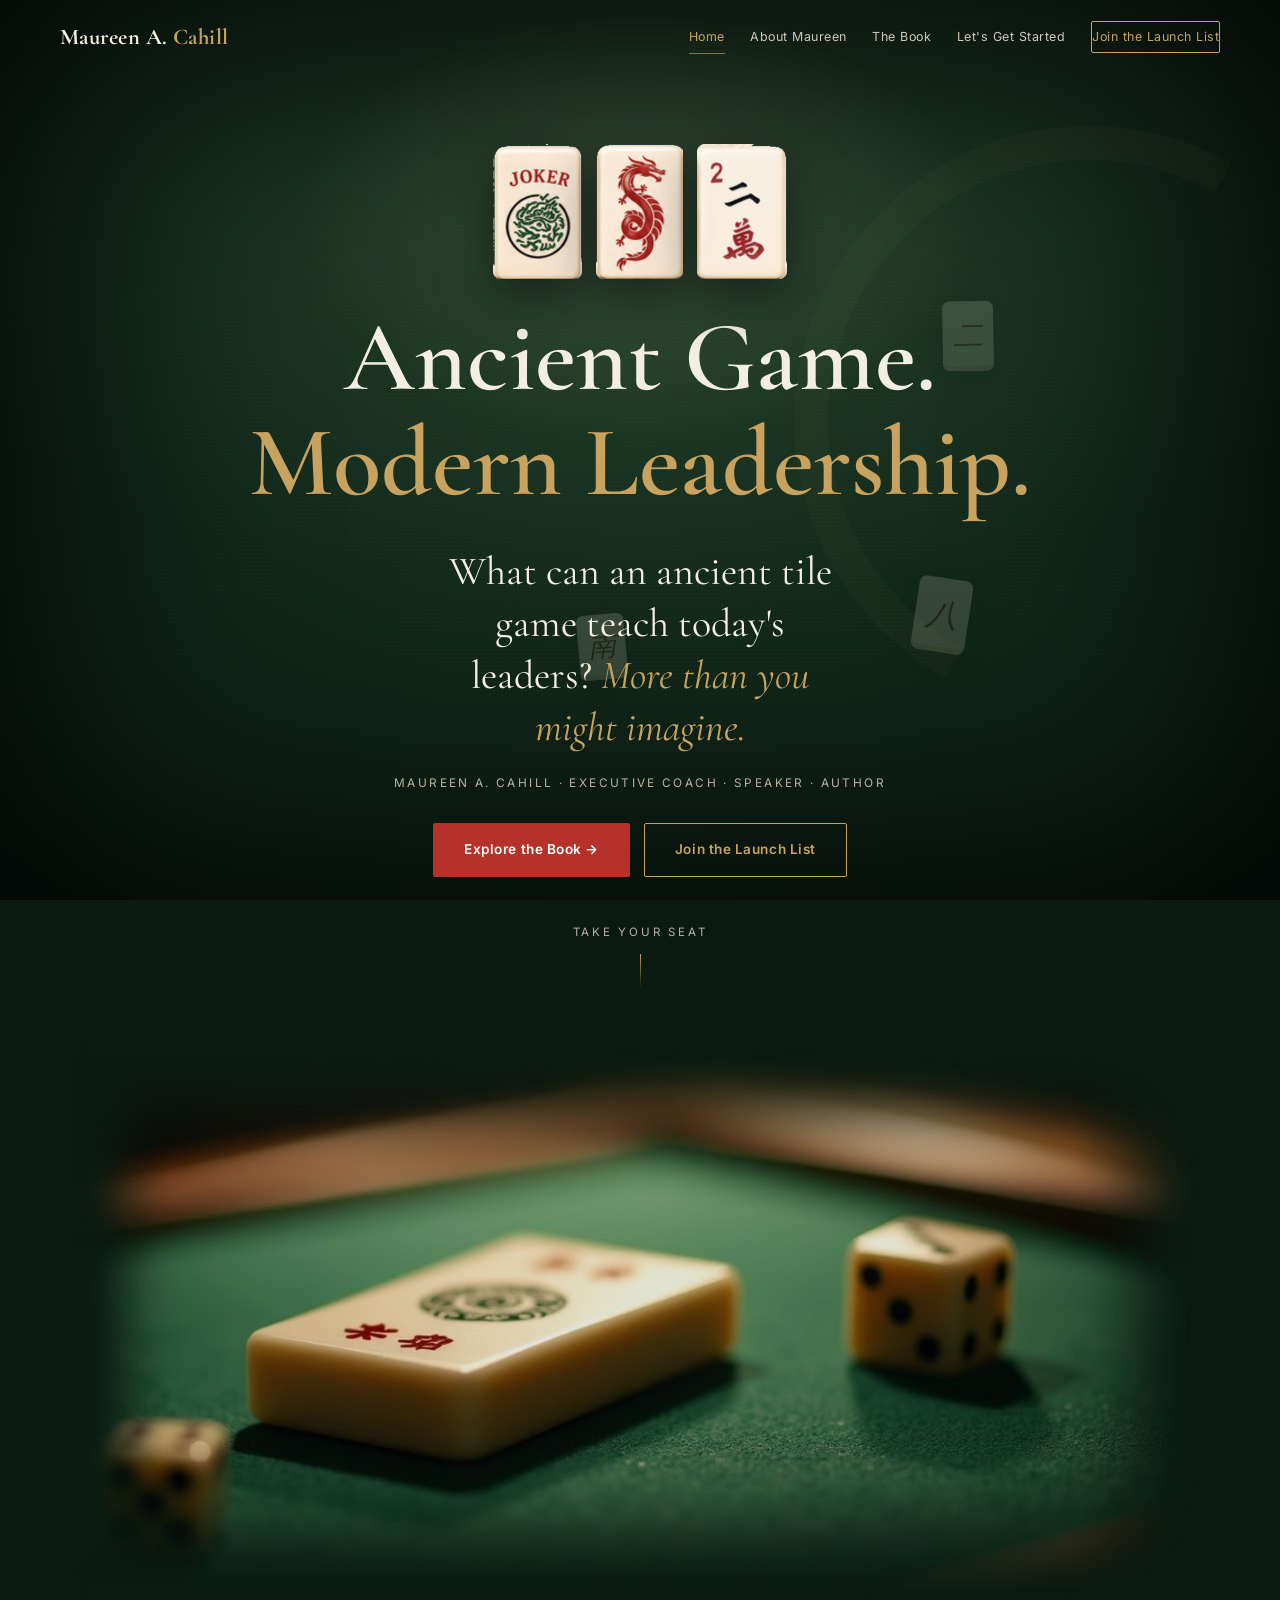
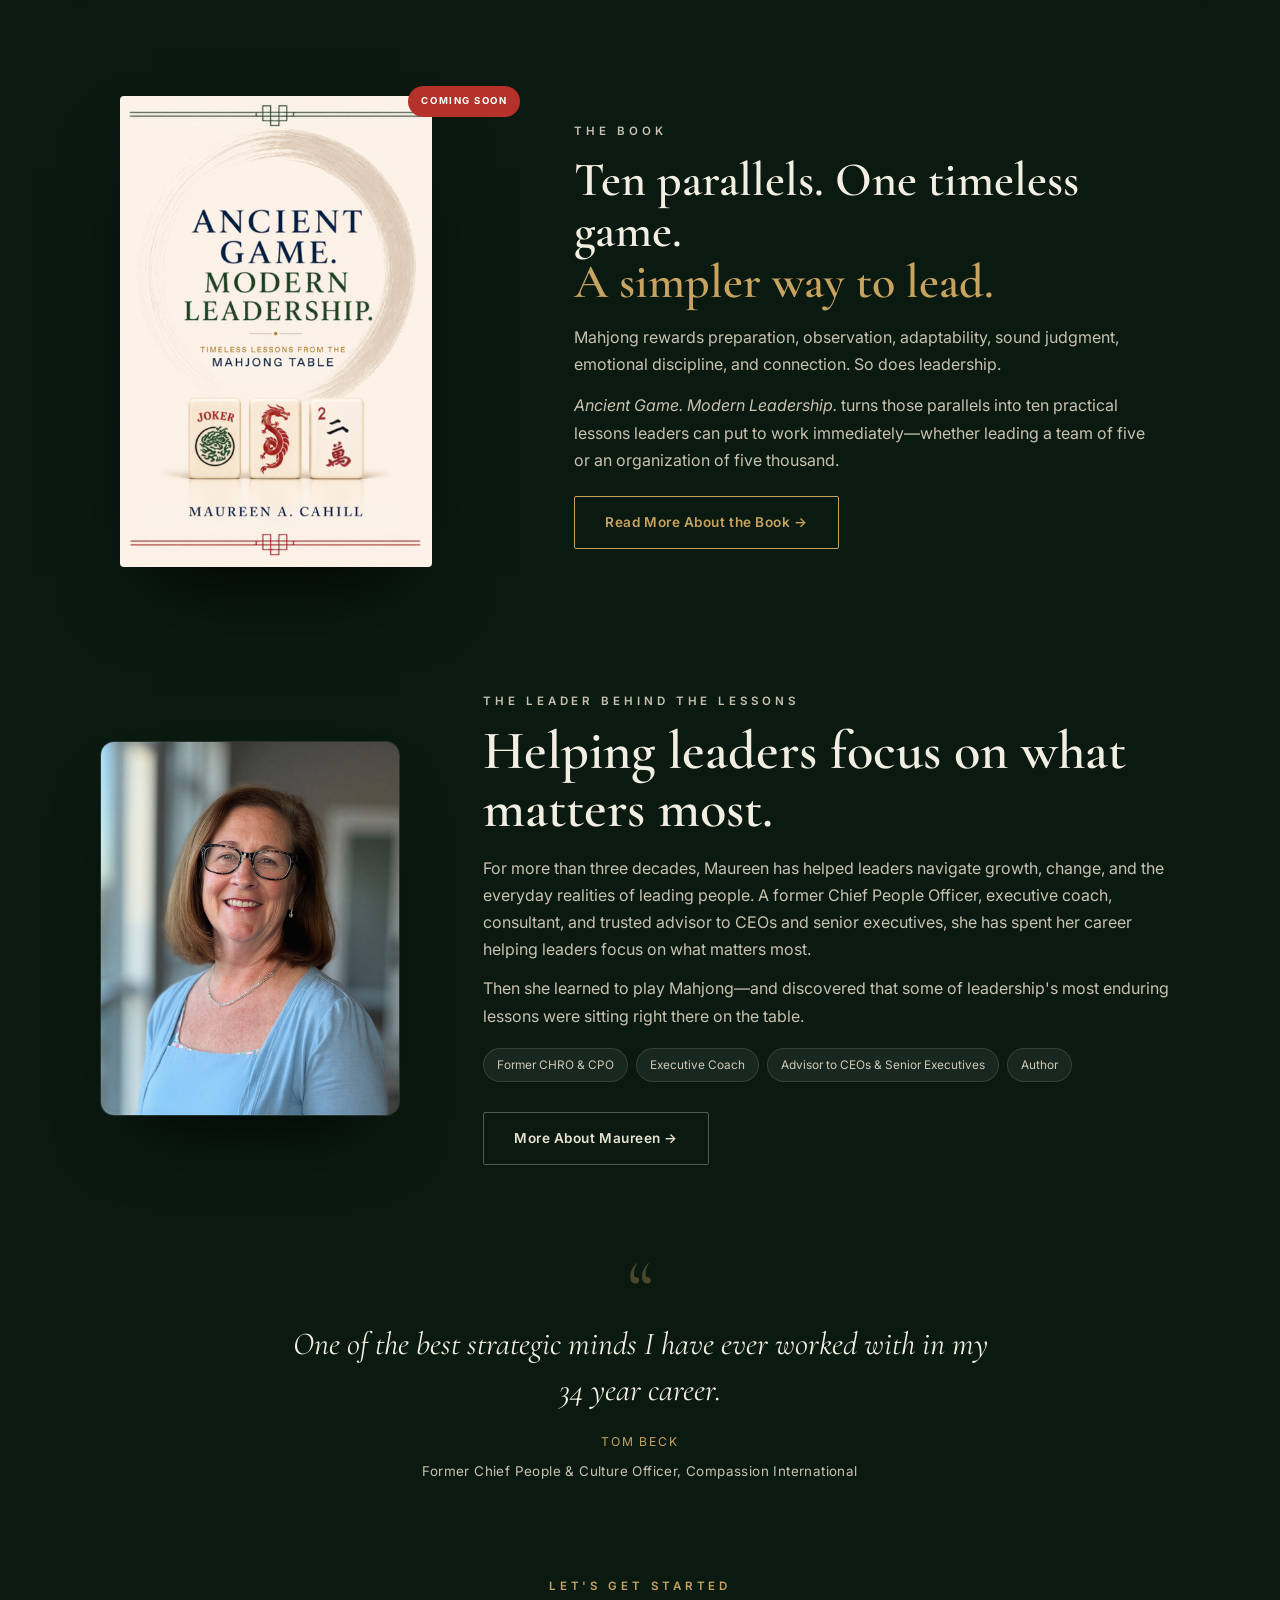
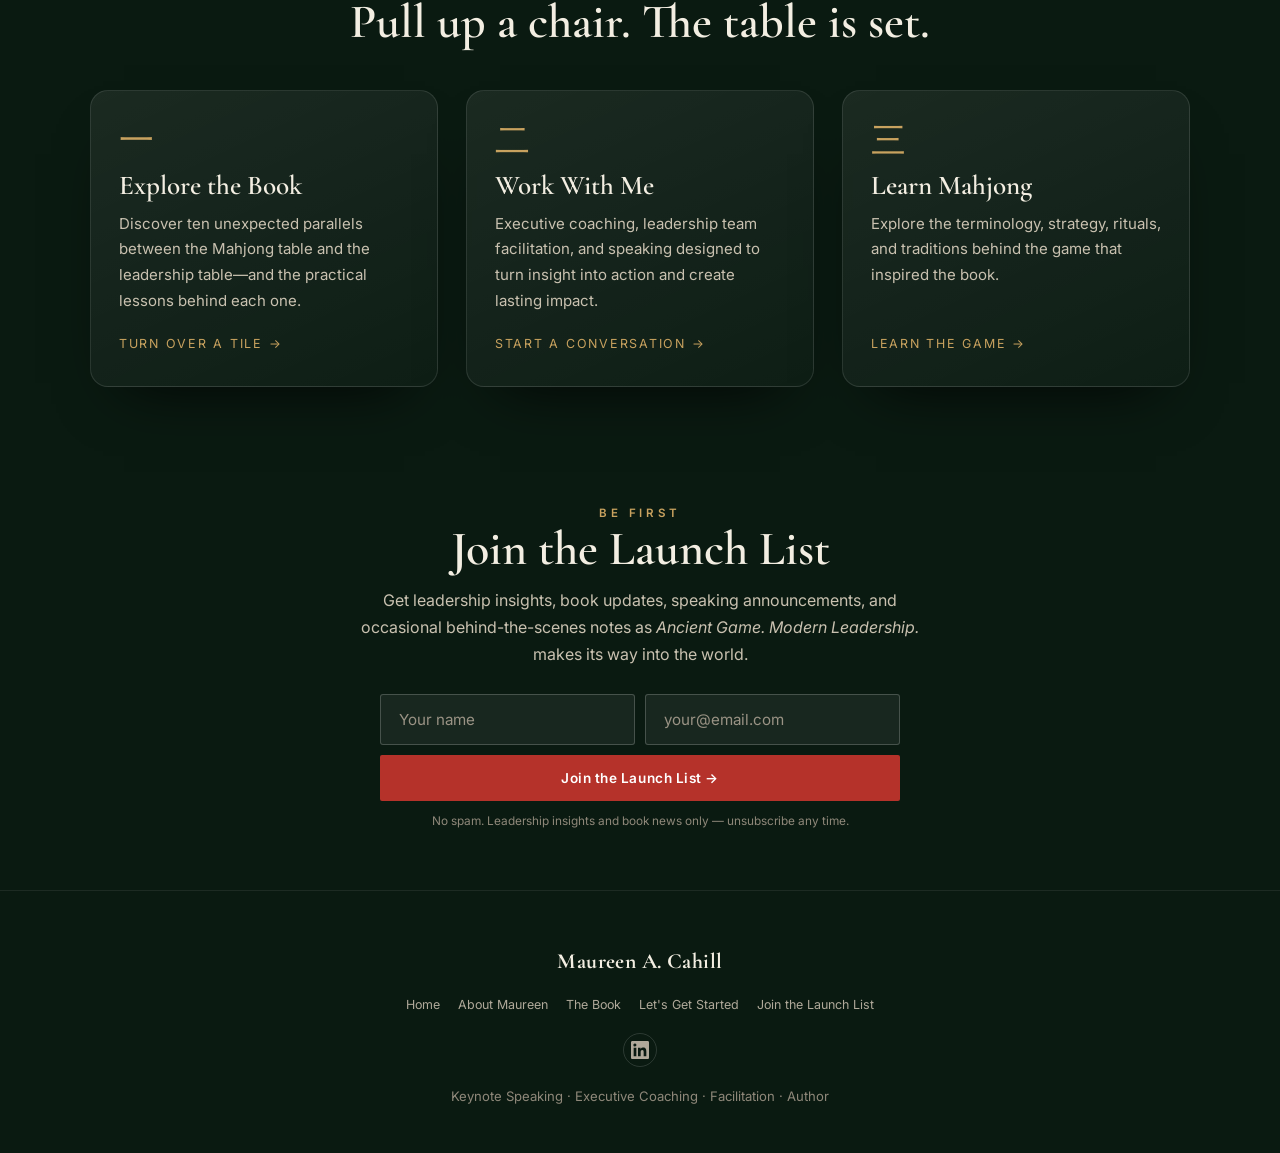
==== index.html @ f927c13c "Trim the tile BELOW each tile out of the hero images Maureen flagged the side slivers on 5 Oct and I" ====
<!doctype html>
<html lang="en">
<head>
<meta charset="utf-8">
<meta name="viewport" content="width=device-width, initial-scale=1">
<title>Maureen A. Cahill — Ancient Game. Modern Leadership.</title>
<meta name="description" content="What can an ancient tile game teach today's leaders? Author, executive coach and speaker Maureen A. Cahill draws ten leadership parallels from the Mahjong table.">
<meta name="robots" content="index, follow">
<meta name="author" content="Maureen A. Cahill">
<link rel="canonical" href="https://maureenacahill.com/">
<meta property="og:type" content="website">
<meta property="og:site_name" content="Maureen A. Cahill">
<meta property="og:title" content="Maureen A. Cahill — Ancient Game. Modern Leadership.">
<meta property="og:description" content="What can an ancient tile game teach today's leaders? More than you might imagine.">
<meta property="og:url" content="https://maureenacahill.com/">
<meta property="og:image" content="https://maureenacahill.com/assets/book-cover.png">
<meta name="twitter:card" content="summary_large_image">
<meta name="twitter:title" content="Maureen A. Cahill — Ancient Game. Modern Leadership.">
<meta name="twitter:description" content="Ten leadership parallels drawn from one of the world's oldest games.">
<meta name="twitter:image" content="https://maureenacahill.com/assets/book-cover.png">
<script type="application/ld+json">{"@context": "https://schema.org", "@graph": [{"@type": "WebSite", "@id": "https://maureenacahill.com/#website", "name": "Maureen A. Cahill", "url": "https://maureenacahill.com/", "description": "Ten leadership parallels drawn from the ancient game of Mahjong.", "publisher": {"@id": "https://maureenacahill.com/#practice"}}, {"@type": "ProfessionalService", "@id": "https://maureenacahill.com/#practice", "name": "Maureen A. Cahill — Executive Coaching & Keynote Speaking", "url": "https://maureenacahill.com/", "image": "https://maureenacahill.com/assets/maureen-2.jpg", "description": "Executive coaching, leadership team facilitation and keynote speaking for new managers and senior executives.", "address": {"@type": "PostalAddress", "addressLocality": "Bentonville", "addressRegion": "AR", "postalCode": "72712", "addressCountry": "US"}, "geo": {"@type": "GeoCoordinates", "latitude": 36.3729, "longitude": -94.2088}, "areaServed": {"@type": "Country", "name": "United States"}, "founder": {"@id": "https://maureenacahill.com/#maureen"}, "sameAs": ["https://www.linkedin.com/in/maureencahill"], "knowsAbout": ["Leadership", "Executive coaching", "Leadership development", "Team facilitation", "Keynote speaking", "Mahjong"], "hasOfferCatalog": {"@type": "OfferCatalog", "name": "Services", "itemListElement": [{"@type": "Offer", "itemOffered": {"@type": "Service", "name": "Keynote Speaking", "provider": {"@id": "https://maureenacahill.com/#practice"}}}, {"@type": "Offer", "itemOffered": {"@type": "Service", "name": "Executive Coaching", "provider": {"@id": "https://maureenacahill.com/#practice"}}}, {"@type": "Offer", "itemOffered": {"@type": "Service", "name": "Leadership Team Facilitation", "provider": {"@id": "https://maureenacahill.com/#practice"}}}]}}, {"@type": "Person", "@id": "https://maureenacahill.com/#maureen", "name": "Maureen A. Cahill", "jobTitle": "Executive Coach, Speaker & Author", "url": "https://maureenacahill.com/about.html", "sameAs": ["https://www.linkedin.com/in/maureencahill"], "worksFor": {"@id": "https://maureenacahill.com/#practice"}}]}</script>
<link rel="preconnect" href="https://fonts.googleapis.com">
<link rel="preconnect" href="https://fonts.gstatic.com" crossorigin>
<link href="https://fonts.googleapis.com/css2?family=Cormorant+Garamond:ital,wght@0,400;0,500;0,600;0,700;1,400;1,600&family=Inter:wght@300;400;500;600&display=swap" rel="stylesheet">
<link rel="icon" href="assets/favicon.svg" type="image/svg+xml">
<link rel="icon" href="assets/favicon.ico" sizes="32x32">
<link rel="apple-touch-icon" href="assets/apple-touch-icon.png">
<meta name="theme-color" content="#0a1a11">
<link rel="stylesheet" href="assets/site.css">
</head>
<body>

<div class="table-env"></div>
<div class="light-pool"></div>
<div class="enso-bg" data-par="0.18"></div>
<div class="floaters" id="floaters"></div>

<nav id="nav">
  <a class="brand" href="index.html">Maureen A. <span>Cahill</span></a>
  <button class="menu-btn" id="menuBtn" aria-expanded="false" aria-controls="navlinks" onclick="toggleMenu()">☰</button>
  <div class="navlinks" id="navlinks">
    <a href="index.html" class="current">Home</a>
    <a href="about.html">About Maureen</a>
    <a href="book.html">The Book</a>
    <a href="start.html">Let's Get Started</a>
    <a href="launch.html" class="nav-cta">Join the Launch List</a>
  </div>
</nav>

<!-- ============ HERO ============ -->
<header class="act hero page-top">
  <div class="hero-tiles reveal" role="img"
       aria-label="The three Mahjong tiles from the cover of Ancient Game. Modern Leadership. — the Joker, the red dragon, and the two of characters">
    <img class="t-cover" src="assets/tile-joker.png" alt="" width="165" height="249" fetchpriority="high">
    <img class="t-cover" src="assets/tile-dragon.png" alt="" width="159" height="247" fetchpriority="high">
    <img class="t-cover" src="assets/tile-two-wan.png" alt="" width="167" height="250" fetchpriority="high">
  </div>
  <h1 class="reveal d1">Ancient Game.<br><span class="g">Modern Leadership.</span></h1>
  <p class="hook reveal d2">What can an ancient tile game teach today's leaders? <em>More than you might imagine.</em></p>
  <p class="who reveal d3">Maureen A. Cahill · Executive Coach · Speaker · Author</p>
  <div class="btn-row reveal d3">
    <a class="btn btn-red" data-buy hidden>Buy the Book →</a>
    <a href="book.html" class="btn btn-red">Explore the Book →</a>
    <a href="launch.html" class="btn btn-gold" data-prelaunch-cta>Join the Launch List</a>
  </div>
  <div class="scrollcue">Take your seat</div>
</header>

<!-- ============ PHOTO BAND ============ -->
<section class="act tight" style="padding-top:0">
  <figure class="photo-band reveal">
    <img src="assets/photos/ai-tile-dice-2.jpg" alt="A Mahjong tile and two dice on green felt" loading="lazy">
  </figure>
</section>

<!-- ============ THE BOOK (teaser) ============ -->
<section class="act">
  <div class="book">
    <div class="cov reveal"><span class="soon">Coming Soon</span><img src="assets/book-cover.png" alt="Cover of Ancient Game. Modern Leadership. by Maureen A. Cahill"></div>
    <div>
      <p class="eyebrow reveal">The Book</p>
      <h2 class="reveal d1">Ten parallels. One timeless game.<br><span style="color:var(--gold)">A simpler way to lead.</span></h2>
      <p class="reveal d1">Mahjong rewards preparation, observation, adaptability, sound judgment, emotional discipline, and connection. So does leadership.</p>
      <p class="reveal d2"><em>Ancient Game. Modern Leadership.</em> turns those parallels into ten practical lessons leaders can put to work immediately—whether leading a team of five or an organization of five thousand.</p>
      <div class="btn-row reveal d2" style="justify-content:flex-start;margin-top:22px">
        <a href="book.html" class="btn btn-gold">Read More About the Book →</a>
      </div>
    </div>
  </div>
</section>

<!-- ============ MEET MAUREEN (teaser) ============ -->
<section class="act">
  <div class="meet">
    <div class="pf reveal"><img src="assets/maureen-2.jpg" alt="Maureen A. Cahill"></div>
    <div>
      <p class="eyebrow reveal">The Leader Behind the Lessons</p>
      <h2 class="reveal d1">Helping leaders focus on what matters most.</h2>
      <p class="reveal d1">For more than three decades, Maureen has helped leaders navigate growth, change, and the everyday realities of leading people. A former Chief People Officer, executive coach, consultant, and trusted advisor to CEOs and senior executives, she has spent her career helping leaders focus on what matters most.</p>
      <p class="reveal d2">Then she learned to play Mahjong—and discovered that some of leadership's most enduring lessons were sitting right there on the table.</p>
      <div class="creds reveal d3">
        <span>Former CHRO &amp; CPO</span><span>Executive Coach</span>
        <span>Advisor to CEOs &amp; Senior Executives</span><span>Author</span>
      </div>
      <div class="btn-row reveal d3" style="justify-content:flex-start">
        <a href="about.html" class="btn btn-ghost">More About Maureen →</a>
      </div>
    </div>
  </div>
</section>

<!-- ============ TESTIMONIAL (3.4) ============ -->
<section class="act tight">
  <blockquote class="pullquote reveal">
    <p class="pq">One of the best strategic minds I have ever worked with in my 34 year career.</p>
    <cite>Tom Beck<span>Former Chief People &amp; Culture Officer, Compassion International</span></cite>
  </blockquote>
</section>

<!-- ============ WHERE TO BEGIN ============ -->
<section class="act">
  <p class="eyebrow reveal">Let's Get Started</p>
  <h2 class="reveal d1" style="font-size:clamp(2rem,5vw,3rem);color:var(--ivory);margin-bottom:34px">Pull up a chair. The table is set.</h2>
  <div class="paths">
    <a class="path link reveal d1" href="start.html#explore">
      <div class="mark">一</div>
      <h3>Explore the Book</h3>
      <p>Discover ten unexpected parallels between the Mahjong table and the leadership table—and the practical lessons behind each one.</p>
      <div class="go">Turn over a tile →</div>
    </a>
    <a class="path link reveal d2" href="start.html#work">
      <div class="mark">二</div>
      <h3>Work With Me</h3>
      <p>Executive coaching, leadership team facilitation, and speaking designed to turn insight into action and create lasting impact.</p>
      <div class="go">Start a conversation →</div>
    </a>
    <a class="path link reveal d3" href="start.html#mahjong">
      <div class="mark">三</div>
      <h3>Learn Mahjong</h3>
      <p>Explore the terminology, strategy, rituals, and traditions behind the game that inspired the book.</p>
      <div class="go">Learn the game →</div>
    </a>
  </div>
</section>

<!-- ============ LAUNCH LIST ============ -->
<section class="act">
  <p class="eyebrow reveal">Be First</p>
  <h2 class="reveal d1" style="font-size:clamp(2rem,5vw,3rem);color:var(--ivory)">Join the Launch List</h2>
  <p class="lead reveal d2" style="margin-top:12px">Get leadership insights, book updates, speaking announcements, and occasional behind-the-scenes notes as <em>Ancient Game. Modern Leadership.</em> makes its way into the world.</p>
  <div class="capture reveal d2">
    <form data-capture data-source="Launch List (Home)">
      <div class="fields">
        <input type="text" name="Name" placeholder="Your name" aria-label="Your name">
        <input type="email" name="Email" placeholder="your@email.com" required aria-label="Your email">
      </div>
      <div class="fields" style="margin-top:10px">
        <button type="submit" class="btn btn-red" style="flex:1">Join the Launch List →</button>
      </div>
      <p class="note">No spam. Leadership insights and book news only — unsubscribe any time.</p>
    </form>
    <div class="form-ok">✓ You're on the list. Leadership insights and book news will come
      from Maureen A. Cahill — add her to your contacts so nothing lands in spam.</div>
  </div>
</section>

<footer>
  <a class="brand serif" href="index.html">Maureen A. Cahill</a>
  <div class="footlinks">
    <a href="index.html">Home</a><a href="about.html">About Maureen</a><a href="book.html">The Book</a>
    <a href="start.html">Let's Get Started</a><a href="launch.html">Join the Launch List</a>
  </div>
  <div class="footsocial">
    <a href="https://www.linkedin.com/in/maureencahill" target="_blank" rel="noopener" aria-label="Maureen A. Cahill on LinkedIn" title="LinkedIn">
      <svg viewBox="0 0 24 24" width="18" height="18" aria-hidden="true" focusable="false"><path fill="currentColor" d="M20.45 20.45h-3.56v-5.57c0-1.33-.03-3.04-1.85-3.04-1.85 0-2.14 1.45-2.14 2.94v5.67H9.34V9h3.42v1.56h.05a3.75 3.75 0 0 1 3.37-1.85c3.6 0 4.27 2.37 4.27 5.46zM5.34 7.43a2.07 2.07 0 1 1 0-4.13 2.07 2.07 0 0 1 0 4.13M7.12 20.45H3.55V9h3.57zM22.22 0H1.77C.79 0 0 .77 0 1.72v20.56C0 23.23.79 24 1.77 24h20.45c.98 0 1.78-.77 1.78-1.72V1.72C24 .77 23.2 0 22.22 0"/></svg>
    </a>
  </div>
  Keynote Speaking · Executive Coaching · Facilitation · Author
</footer>

<script src="assets/site.js"></script>
</body>
</html>
---- assets/site.css ----
/* ============================================================
   Maureen A. Cahill — shared site styles
   Edit once, applies to all pages.
   ============================================================ */
:root{
  --ivory:#F3EEE2; --navy:#20456b; --green:#3a6b4a; --red:#b5322a; --gold:#c8a25f;
  --tile:#f6f1e6; --felt1:#16301f; --felt0:#0a1a11; --ink:#e9e2d2; --muted:#c9c1b0;
  --nav-h:72px;
}
*{box-sizing:border-box;margin:0;padding:0}
html{scroll-behavior:smooth}
body{background:var(--felt0);color:var(--ink);font-family:'Inter',system-ui,sans-serif;line-height:1.7;
  overflow-x:hidden;-webkit-font-smoothing:antialiased}
.serif{font-family:'Cormorant Garamond',Georgia,serif}
h1,h2,h3{font-family:'Cormorant Garamond',Georgia,serif;font-weight:600;line-height:1.06}
a{color:inherit;text-decoration:none}
img{max-width:100%}
[hidden]{display:none!important}

/* ---------- the living table environment (fixed backdrop) ---------- */
.table-env{position:fixed;inset:0;z-index:-2;
  background:
    radial-gradient(120% 90% at 50% 18%, rgba(120,170,120,.14), transparent 55%),
    radial-gradient(140% 120% at 50% 40%, var(--felt1), var(--felt0) 70%);}
.table-env::after{content:"";position:absolute;inset:0;
  box-shadow:inset 0 0 240px 60px rgba(0,0,0,.75);
  background-image:radial-gradient(rgba(255,255,255,.014) 1px, transparent 1px);
  background-size:4px 4px;}
.light-pool{position:fixed;left:50%;top:-10%;width:80vw;height:70vh;transform:translateX(-50%);z-index:-1;pointer-events:none;
  background:radial-gradient(closest-side, rgba(255,238,200,.10), transparent 70%);filter:blur(10px)}
.enso-bg{position:fixed;right:-8vw;top:14vh;width:46vw;height:46vw;border-radius:50%;z-index:-1;pointer-events:none;opacity:.5;
  border:min(3vw,34px) solid rgba(200,162,95,.06);border-right-color:transparent;border-bottom-color:transparent;transform:rotate(-16deg)}
.floaters{position:fixed;inset:0;z-index:-1;pointer-events:none;overflow:hidden}
.floaters i{position:absolute;width:64px;height:88px;border-radius:9px;background:linear-gradient(#f7f2e7,#e6dcc6);
  box-shadow:0 10px 26px rgba(0,0,0,.5), inset 0 -6px 0 #cdbfa2;opacity:.16;font-family:'Cormorant Garamond',serif;
  color:#7a2a24;display:flex;align-items:center;justify-content:center;font-size:38px}

/* ---------- nav ---------- */
nav{position:fixed;top:0;left:0;right:0;z-index:60;display:flex;align-items:center;justify-content:space-between;
  padding:18px clamp(20px,5vw,60px);transition:.4s;background:transparent}
nav.solid{background:rgba(10,26,17,.82);backdrop-filter:blur(12px);padding-top:12px;padding-bottom:12px;
  border-bottom:1px solid rgba(255,255,255,.07)}
.brand{font-family:'Cormorant Garamond',serif;font-size:1.4rem;font-weight:700;color:var(--ivory);letter-spacing:.02em;white-space:nowrap}
.brand span{color:var(--gold)}
.navlinks{display:flex;gap:clamp(14px,2vw,26px);align-items:center}
.navlinks a{font-size:.78rem;letter-spacing:.04em;color:#cfc8b8;transition:.2s;white-space:nowrap;position:relative;padding:4px 0}
.navlinks a:hover{color:var(--gold)}
.navlinks a.current{color:var(--gold)}
.navlinks a.current::after{content:"";position:absolute;left:0;right:0;bottom:-2px;height:1px;background:var(--gold);opacity:.6}
.nav-cta{border:1px solid var(--gold);color:var(--gold)!important;padding:9px 16px;border-radius:2px}
.nav-cta:hover{background:var(--gold);color:#12261a!important}
.nav-cta.current::after{display:none}

/* mobile menu */
.menu-btn{display:none;background:none;border:1px solid rgba(255,255,255,.25);border-radius:3px;
  color:var(--ivory);padding:8px 12px;font-size:.9rem;cursor:pointer;line-height:1}
@media(max-width:920px){
  .menu-btn{display:block}
  nav .brand,.menu-btn{position:relative;z-index:2}   /* stay above the open menu panel */
  .navlinks{position:fixed;inset:0 0 auto 0;top:0;padding:calc(var(--nav-h) + 18px) 26px 26px;
    flex-direction:column;align-items:flex-start;gap:2px;
    background:rgba(8,22,14,.98);backdrop-filter:blur(14px);
    transform:translateY(-102%);transition:transform .38s cubic-bezier(.2,.8,.2,1);
    border-bottom:1px solid rgba(255,255,255,.1);box-shadow:0 30px 60px -30px #000}
  .navlinks.open{transform:none}
  .navlinks a{font-size:1.05rem;width:100%;padding:14px 0;border-bottom:1px solid rgba(255,255,255,.07);letter-spacing:.02em}
  .nav-cta{margin-top:16px;border-radius:3px;text-align:center;padding:14px 16px!important}
  .navlinks a.current::after{display:none}
}

/* ---------- layout blocks ---------- */
.act{position:relative;display:flex;flex-direction:column;justify-content:center;align-items:center;
  text-align:center;padding:clamp(46px,6.5vh,92px) clamp(22px,6vw,80px);z-index:1}
.act.tight{padding-top:clamp(28px,4vh,50px);padding-bottom:clamp(28px,4vh,50px)}
.page-top{padding-top:calc(var(--nav-h) + clamp(40px,8vh,90px))}
.eyebrow{font-size:.72rem;letter-spacing:.34em;text-transform:uppercase;color:var(--gold);font-weight:600}
.lead{max-width:56ch;margin:0 auto;color:var(--muted)}
.prose{max-width:62ch;margin:0 auto;text-align:left;color:var(--muted)}
.prose p{margin-bottom:1.15em}
.prose p.q{font-family:'Cormorant Garamond',serif;font-style:italic;font-size:clamp(1.35rem,3vw,1.9rem);
  color:var(--gold);line-height:1.35;margin:1.1em 0 1.2em;text-align:center}
.prose p.beat{font-family:'Cormorant Garamond',serif;font-size:clamp(1.25rem,2.6vw,1.6rem);color:var(--ivory);
  text-align:center;margin:1.1em 0}
.prose .stack{list-style:none;margin:0 0 1.3em;text-align:center;font-family:'Cormorant Garamond',serif;
  font-size:clamp(1.2rem,2.6vw,1.55rem);color:var(--ivory);line-height:2}
.prose .stack li{opacity:.92}
.rule{width:60px;height:1px;background:var(--gold);opacity:.5;margin:34px auto}
/* author portrait set into the story */
.prose.has-portrait{max-width:74ch}
.portrait{float:right;width:clamp(190px,26%,270px);margin:6px 0 22px 34px;border-radius:14px;overflow:hidden;
  box-shadow:0 40px 80px -40px #000;border:1px solid rgba(255,255,255,.12);shape-outside:inset(0 round 14px)}
.portrait img{display:block;width:100%;aspect-ratio:4/5;object-fit:cover;object-position:center 26%}
@media(max-width:700px){
  .portrait{float:none;width:min(230px,70%);margin:0 auto 30px}
  .prose.has-portrait{max-width:60ch}
}

/* reveals */
.reveal{opacity:0;transform:translateY(38px);transition:opacity 1s cubic-bezier(.2,.8,.2,1),transform 1s cubic-bezier(.2,.8,.2,1)}
.reveal.in{opacity:1;transform:none}
.reveal.d1{transition-delay:.12s}.reveal.d2{transition-delay:.24s}.reveal.d3{transition-delay:.36s}.reveal.d4{transition-delay:.48s}
@media(prefers-reduced-motion:reduce){
  .reveal,.lesson{opacity:1!important;transform:none!important;transition:none!important}
  html{scroll-behavior:auto}
}

/* ---------- hero ---------- */
.hero h1{font-size:clamp(2.6rem,8vw,6.2rem);color:var(--ivory)}
.hero h1 .g{color:var(--gold)}
.hero .who{margin-top:20px;letter-spacing:.2em;text-transform:uppercase;font-size:.74rem;color:#b9b1a0}
.hero-tiles{display:flex;gap:14px;margin-bottom:26px}
.hero-tiles .t{width:clamp(54px,9vw,84px);aspect-ratio:5/7;border-radius:10px;background:linear-gradient(#f8f3e8,#e7ddc7);
  box-shadow:0 16px 34px rgba(0,0,0,.55), inset 0 -8px 0 #ccbe9f;display:flex;align-items:center;justify-content:center;
  font-family:'Cormorant Garamond',serif;font-size:clamp(2rem,5vw,3.4rem);font-weight:700}
/* Hero tiles lifted from the book cover art, so the page and the jacket read
   as one thing. drop-shadow rather than box-shadow: it follows the tile's
   rounded silhouette instead of the transparent PNG's square bounding box.
   Sized by height, not width: the three cut-outs differ by a few pixels of
   aspect, so matching heights is what actually makes them sit level. */
.hero-tiles{align-items:flex-end}
.hero-tiles .t-cover{height:clamp(86px,14.4vw,135px);width:auto;display:block;
  filter:drop-shadow(0 16px 26px rgba(0,0,0,.55))}
.hook{font-family:'Cormorant Garamond',serif;font-size:clamp(1.5rem,3.6vw,2.5rem);color:var(--ivory);
  max-width:22ch;margin:30px auto 0;line-height:1.3}
.hook em{color:var(--gold);font-style:italic}
.scrollcue{margin-top:46px;color:#b9b1a0;font-size:.72rem;letter-spacing:.24em;text-transform:uppercase}
.scrollcue::after{content:"";display:block;width:1px;height:34px;margin:12px auto 0;background:linear-gradient(var(--gold),transparent);animation:cue 1.8s ease-in-out infinite}
@keyframes cue{0%,100%{opacity:.3;transform:scaleY(.6)}50%{opacity:1;transform:scaleY(1)}}

/* ---------- cards ---------- */
.lesson-row{display:flex;gap:clamp(14px,2.4vw,30px);flex-wrap:wrap;justify-content:center;max-width:1100px}
.lesson{width:clamp(200px,26vw,290px);border-radius:16px;padding:26px 22px;text-align:left;position:relative;
  background:linear-gradient(155deg, rgba(255,255,255,.06), rgba(255,255,255,.02));border:1px solid rgba(255,255,255,.10);
  box-shadow:0 24px 50px -26px rgba(0,0,0,.8);backdrop-filter:blur(2px);
  opacity:0;transform:translateY(50px) rotateX(18deg);transform-origin:top;transition:.9s cubic-bezier(.2,.8,.2,1)}
.lesson.in{opacity:1;transform:none}
.lesson .g{font-family:'Cormorant Garamond',serif;font-size:2.4rem;font-weight:700;line-height:1}
.lesson .num{font-size:.7rem;letter-spacing:.2em;color:var(--gold);text-transform:uppercase;margin:10px 0 4px}
.lesson h4{font-size:1.5rem;color:var(--ivory);margin-bottom:8px}
.lesson p{font-size:.9rem;color:var(--muted)}

/* pathway cards (Let's Get Started) */
.paths{display:grid;grid-template-columns:repeat(auto-fit,minmax(min(280px,100%),1fr));gap:clamp(18px,2.6vw,28px);
  max-width:1100px;width:100%;margin-top:8px;text-align:left}
.path{border-radius:18px;padding:32px 28px;position:relative;overflow:hidden;
  background:linear-gradient(155deg, rgba(255,255,255,.07), rgba(255,255,255,.02));
  border:1px solid rgba(255,255,255,.11);box-shadow:0 30px 60px -34px rgba(0,0,0,.9);
  display:flex;flex-direction:column}
.path .mark{font-family:'Cormorant Garamond',serif;font-size:2.2rem;line-height:1;color:var(--gold)}
.path h3{font-size:1.7rem;color:var(--ivory);margin:14px 0 10px}
.path p{color:var(--muted);font-size:.94rem;flex:1}
.path .go{margin-top:20px;font-size:.78rem;letter-spacing:.14em;text-transform:uppercase;color:var(--gold)}
.path.link:hover{border-color:rgba(200,162,95,.45);transform:translateY(-3px);transition:.25s}

/* ---------- book ---------- */
.book{display:grid;grid-template-columns:.8fr 1.2fr;gap:clamp(30px,6vw,64px);align-items:center;max-width:1040px;text-align:left}
@media(max-width:820px){.book{grid-template-columns:1fr;text-align:center}}
.book .cov{position:relative;justify-self:center}
.book .cov img{width:min(320px,80%);border-radius:4px;box-shadow:0 40px 80px -34px #000}
.book .cov .soon{position:absolute;top:-10px;right:-10px;background:var(--red);color:#fff;font-size:.6rem;letter-spacing:.16em;
  text-transform:uppercase;font-weight:700;padding:7px 13px;border-radius:20px}
.book h2{font-size:clamp(2rem,5vw,3rem);color:var(--ivory);margin-bottom:16px}
.book p{color:var(--muted);margin-bottom:14px}
.framework{max-width:900px;width:100%;border-radius:12px;box-shadow:0 30px 70px -34px #000}
.chapter-list{list-style:none;max-width:640px;width:100%;text-align:left;margin:0 auto}
.chapter-list li{display:flex;gap:16px;align-items:flex-start;padding:15px 0;border-bottom:1px solid rgba(255,255,255,.08);color:var(--muted)}
.chapter-list li:last-child{border-bottom:none}
.chapter-list .bullet{color:var(--gold);font-family:'Cormorant Garamond',serif;font-size:1.3rem;line-height:1.2}

/* ---------- about ---------- */
.meet{display:grid;grid-template-columns:.62fr 1.38fr;gap:clamp(30px,6vw,70px);align-items:center;max-width:1080px;width:100%;text-align:left}
@media(max-width:820px){.meet{grid-template-columns:1fr;text-align:center}.meet .pf{max-width:230px;margin:0 auto}}
.meet .pf{max-width:300px;border-radius:14px;overflow:hidden;box-shadow:0 40px 80px -40px #000;border:1px solid rgba(255,255,255,.12)}
.meet .pf img{display:block;width:100%;aspect-ratio:4/5;object-fit:cover;object-position:center 26%}
.meet h2{font-size:clamp(2.2rem,5vw,3.4rem);color:var(--ivory);margin:10px 0 16px}
.meet p{color:var(--muted);margin-bottom:12px}
.creds{display:flex;flex-wrap:wrap;gap:8px;margin-top:18px;justify-content:inherit}
.creds span{font-size:.74rem;background:rgba(255,255,255,.06);border:1px solid rgba(255,255,255,.12);padding:6px 13px;border-radius:20px;color:#cfc8b8}

/* ---------- buttons ---------- */
.btn{display:inline-block;padding:14px 30px;border-radius:2px;font-weight:600;font-size:.85rem;letter-spacing:.04em;
  cursor:pointer;border:1px solid transparent;transition:.2s;font-family:inherit;
  background:transparent;color:var(--ink);-webkit-appearance:none;appearance:none}
.btn-red{background:var(--red);color:#fff}.btn-red:hover{filter:brightness(1.1);transform:translateY(-2px)}
.btn-gold{border-color:var(--gold);color:var(--gold)}.btn-gold:hover{background:var(--gold);color:#12261a}
.btn-ghost{border-color:rgba(255,255,255,.28);color:var(--ink)}.btn-ghost:hover{border-color:var(--gold);color:var(--gold)}
.btn-row{display:flex;gap:14px;justify-content:center;flex-wrap:wrap;margin-top:30px}
/* one slot in the markup, one button per retailer at runtime */
.buy-row{display:contents}
/* Maureen's note to independent bookshops (1 Oct) — quiet, factual, not a CTA */
.bookstore-note{width:100%;max-width:46rem;margin:18px auto 0;text-align:center;font-size:.8rem;line-height:1.6;color:var(--muted);border-top:1px solid rgba(150,121,79,.22);padding-top:14px}
.bookstore-note strong{color:var(--gold);font-weight:600;display:block;margin-bottom:3px;letter-spacing:.06em;text-transform:uppercase;font-size:.7rem}

/* ---------- forms ---------- */
.capture{width:100%;max-width:520px;margin:26px auto 0}
.capture .fields{display:flex;gap:10px;flex-wrap:wrap}
.capture input{flex:1;min-width:200px;padding:15px 18px;border-radius:3px;border:1px solid rgba(255,255,255,.2);
  background:rgba(255,255,255,.06);color:#fff;font-family:inherit;font-size:.95rem}
.capture input::placeholder{color:#9a9385}
.capture input:focus{outline:none;border-color:var(--gold)}
.capture .note{font-size:.74rem;color:#8f887a;margin-top:10px}
.form-ok{display:none;margin-top:14px;color:#bfe3c6;font-family:'Cormorant Garamond',serif;font-style:italic;font-size:1.15rem}
.form-ok.show{display:block}
.capture.sent .fields,.capture.sent .note{display:none}

.capture label.check{display:flex;gap:10px;align-items:flex-start;text-align:left;margin-top:14px;font-size:.8rem;color:#b0a99a;cursor:pointer}
.capture label.check input{flex:none;width:16px;height:16px;min-width:0;margin-top:3px;accent-color:var(--gold);padding:0}
.capture .form-err{margin-top:10px;font-size:.8rem;color:#e6a29b}
.capture.wide{max-width:620px}

/* "So does leadership." — standalone with emphasis (book page) */
.so-does{font-family:'Cormorant Garamond',serif;font-style:italic;font-weight:600;color:var(--gold);
  font-size:clamp(1.7rem,4vw,2.5rem);line-height:1.2;margin:18px 0 22px!important;position:relative;padding-left:22px}
.so-does::before{content:"";position:absolute;left:0;top:.2em;bottom:.2em;width:3px;background:var(--gold);border-radius:2px}
@media(max-width:820px){.so-does{padding-left:0}.so-does::before{display:none}}

/* ---------- reader resource library ---------- */
.lib{max-width:1040px;width:100%;text-align:left}
.lib h2{font-size:clamp(1.8rem,4.4vw,2.6rem);color:var(--ivory);margin:6px 0 8px}
.lib .sub{color:var(--muted);max-width:60ch;margin-bottom:26px}
.lib-grid{display:grid;grid-template-columns:repeat(auto-fill,minmax(min(260px,100%),1fr));gap:14px;width:100%}
.lib-item{display:flex;flex-direction:column;gap:6px;padding:20px 22px;border-radius:12px;
  background:rgba(255,255,255,.05);border:1px solid rgba(255,255,255,.1)}
.lib-item.ready{border-color:rgba(200,162,95,.35)}
.lib-item .n{font-size:.66rem;letter-spacing:.2em;text-transform:uppercase;color:var(--gold)}
.lib-item .t{font-family:'Cormorant Garamond',serif;font-size:1.3rem;color:var(--ivory);line-height:1.15}
.lib-item .d{font-size:.84rem;color:var(--muted);flex:1}
.lib-item .dl{align-self:flex-start;margin-top:10px;font-size:.66rem;letter-spacing:.14em;text-transform:uppercase;
  padding:8px 14px;border-radius:20px;border:1px solid var(--gold);color:var(--gold);transition:.2s;cursor:pointer}
.lib-item .dl:hover{background:var(--gold);color:#12261a}
.lib-item .dl.soon{border-color:rgba(255,255,255,.22);color:#9a9385;cursor:default;pointer-events:none}
.begin{max-width:760px;padding:28px 30px;border-radius:14px;border:1px solid rgba(200,162,95,.35);
  background:linear-gradient(155deg,rgba(200,162,95,.09),rgba(255,255,255,.02));text-align:left}
.begin h3{font-size:1.6rem;color:var(--gold);margin-bottom:10px}
.begin p{color:var(--muted);margin-bottom:10px}
.welcome{max-width:760px;margin:0 auto 26px;padding:14px 22px;border-radius:10px;background:rgba(58,107,74,.28);
  border:1px solid rgba(191,227,198,.3);color:#dff0e2;font-family:'Cormorant Garamond',serif;font-size:1.15rem;font-style:italic}
.welcome[hidden]{display:none}
.lib-all{display:flex;gap:14px;align-items:center;flex-wrap:wrap;margin:18px 0 6px}

/* ---------- the tile game ---------- */
.stage{width:min(1080px,100%);background:linear-gradient(160deg,#1c3b28,#0f2417);border-radius:18px;
  padding:36px 26px 30px;box-shadow:0 40px 80px -40px #000, inset 0 2px 40px rgba(0,0,0,.4);position:relative;overflow:hidden}
.game-head{text-align:center;color:#f3efe4}
.game-head h3{font-size:1.8rem;color:#fff}
.game-head p{color:#cdbf9e;margin-top:4px}
.tap-cue{color:#ffe;animation:blink 1.6s infinite}@keyframes blink{0%,100%{opacity:.6}50%{opacity:1}}
.hand-counter{display:inline-block;margin-top:12px;font-size:.78rem;letter-spacing:.12em;text-transform:uppercase;color:#e9dcbb;
  border:1px solid rgba(233,220,187,.35);padding:6px 16px;border-radius:20px}
.pgrid{display:grid;grid-template-columns:repeat(4,1fr);gap:14px;margin-top:24px}
@media(max-width:820px){.pgrid{grid-template-columns:repeat(2,1fr)}}
@media(max-width:460px){.pgrid{grid-template-columns:1fr}}
.phase .h4b{color:#e9dcbb;font-family:'Cormorant Garamond',serif;font-size:1.05rem;text-align:center;display:block;margin-bottom:10px}
.phase .ph-sub{display:block;font-size:.58rem;letter-spacing:.16em;text-transform:uppercase;color:#9db08f}
.tiles{display:flex;flex-direction:column;gap:10px}
.tile{position:relative;height:96px;perspective:800px;cursor:pointer;border:none;padding:0;background:none;width:100%;font-family:inherit}
.tile:focus-visible{outline:2px solid var(--gold);outline-offset:3px;border-radius:8px}
.tile-inner{position:relative;width:100%;height:100%;transition:transform .6s cubic-bezier(.2,.8,.2,1);transform-style:preserve-3d}
.tile.flipped .tile-inner{transform:rotateY(180deg)}
.tile-face,.tile-back{position:absolute;inset:0;backface-visibility:hidden;-webkit-backface-visibility:hidden;
  border-radius:8px;display:flex;flex-direction:column;overflow:hidden;
  align-items:center;justify-content:center;text-align:center;padding:8px}
.tile-face{background:linear-gradient(#fbf8f0,#efe7d4);box-shadow:0 4px 0 #cbbfa4,0 8px 14px rgba(0,0,0,.4)}
.tile-face .num{font-family:'Cormorant Garamond',serif;font-size:1.4rem;color:var(--red);font-weight:700}
.tile-face .t-title{font-size:.7rem;font-weight:600;color:var(--navy);margin-top:3px;line-height:1.3}
.tile-face .hint{font-size:.58rem;color:#fff;background:var(--red);padding:2px 8px;border-radius:10px;margin-top:5px;letter-spacing:.06em}
/* designer art drops in here: <button class="tile" data-art="assets/parallels/01.png"> */
.tile-face .art{position:absolute;inset:0;border-radius:8px;background-size:cover;background-position:center;display:none}
.tile-face.has-art .art{display:block}
.tile-face.has-art .num,.tile-face.has-art .t-title{position:relative;z-index:1}
.pgrid.active .tile:not(.flipped):not(.locked) .tile-inner{animation:tp 1.8s ease-in-out infinite}
@keyframes tp{0%,100%{box-shadow:0 0 0 0 rgba(233,220,187,0)}50%{box-shadow:0 0 0 4px rgba(233,220,187,.5)}}
.tile-back{transform:rotateY(180deg);background:linear-gradient(#1f3d29,#16301f);
  box-shadow:0 4px 0 #0d1f14,0 8px 14px rgba(0,0,0,.4)}
.tile-back .t-title{color:#f3efe4;font-size:.7rem;font-weight:700}
.tile-back .tip{color:#d8e2cf;font-size:.6rem;line-height:1.4;margin-top:3px}
.tile.locked .tile-face{filter:saturate(.5) brightness(.9)}
.tile.locked .lock{position:absolute;top:6px;right:8px;font-size:.75rem;opacity:.5}
.gmsg{color:#f3efe4;font-family:'Cormorant Garamond',serif;font-style:italic;font-size:1.3rem;margin:22px 0 14px;min-height:1.3em;text-align:center}
.end-actions{display:flex;gap:12px;justify-content:center;flex-wrap:wrap}
.start-btn{background:var(--red);color:#fff;border:none;padding:15px 34px;border-radius:3px;font-weight:600;font-size:1rem;
  cursor:pointer;margin-top:20px;box-shadow:0 12px 26px -10px rgba(181,50,42,.7);font-family:inherit}
.start-btn:hover{filter:brightness(1.1)}
#gintro{position:absolute;inset:0;z-index:5;background:linear-gradient(160deg,#1a3623,#0f2417);display:flex;flex-direction:column;
  align-items:center;justify-content:center;text-align:center;color:#f3efe4;transition:opacity .8s;padding:20px}
#gintro.hide{opacity:0;pointer-events:none}
#gintro .it{font-family:'Cormorant Garamond',serif;font-size:clamp(1.4rem,4vw,2rem)}
#gintro .is{color:#cdbf9e;font-style:italic;margin-top:8px}

/* a tile whose framework has been designed */
.tile.has-framework .tile-face{box-shadow:0 4px 0 #cbbfa4,0 8px 14px rgba(0,0,0,.4),0 0 0 1px rgba(200,162,95,.55)}
.fw-flag{position:absolute;top:5px;right:7px;font-size:.6rem;color:var(--gold);opacity:.85}
.fw-link{display:inline-block;margin-top:7px;font-size:.58rem;letter-spacing:.04em;color:#12261a;background:var(--gold);
  padding:4px 9px;border-radius:12px;font-weight:600;cursor:pointer}
.fw-link:hover{filter:brightness(1.08)}

/* framework viewer */
#fwbox{position:fixed;inset:0;z-index:200;display:none;align-items:center;justify-content:center;
  padding:26px 18px;background:rgba(6,16,10,.92);backdrop-filter:blur(6px);overflow:auto}
#fwbox.open{display:flex}
#fwbox figure{max-width:min(560px,100%);text-align:center;margin:auto}
#fwbox img{width:100%;border-radius:10px;box-shadow:0 40px 90px -30px #000;background:#fff}
#fwbox figcaption{margin-top:14px;color:var(--muted);font-size:.85rem}
#fwbox figcaption a{color:var(--gold);margin-left:12px;border-bottom:1px solid rgba(200,162,95,.4)}
.fw-close{position:fixed;top:18px;right:20px;z-index:2;background:none;border:1px solid rgba(255,255,255,.3);
  color:var(--ivory);width:40px;height:40px;border-radius:50%;font-size:1rem;cursor:pointer;font-family:inherit}
.fw-close:hover{border-color:var(--gold);color:var(--gold)}

/* ---------- resources (Learn Mahjong) ---------- */
.resources{display:grid;grid-template-columns:repeat(2,1fr);gap:14px;max-width:780px;width:100%;margin-top:8px}
@media(max-width:620px){.resources{grid-template-columns:1fr}}
.res{display:flex;flex-direction:column;gap:6px;text-align:left;padding:20px 22px;border-radius:12px;
  background:rgba(255,255,255,.05);border:1px solid rgba(255,255,255,.1)}
.res .rt{color:var(--ivory);font-family:'Cormorant Garamond',serif;font-size:1.25rem}
.res .rd{font-size:.84rem;color:var(--muted)}
.res .tag{align-self:flex-start;margin-top:8px;font-size:.62rem;letter-spacing:.14em;text-transform:uppercase;
  padding:4px 10px;border-radius:20px;border:1px solid rgba(200,162,95,.45);color:var(--gold)}
.res .tag.soon{border-color:rgba(255,255,255,.22);color:#9a9385}
a.res{transition:.22s}
a.res:hover{border-color:rgba(200,162,95,.45);transform:translateY(-3px);background:rgba(255,255,255,.07)}
a.res:hover .tag{background:var(--gold);color:#12261a}

/* ---------- photo bands ---------- */
.photo-band{position:relative;width:100%;max-width:1180px;margin:0 auto;z-index:1;
  opacity:0;transform:translateY(28px);transition:opacity 1.2s cubic-bezier(.2,.8,.2,1),transform 1.2s cubic-bezier(.2,.8,.2,1)}
.photo-band.in{opacity:1;transform:none}
.photo-band img{display:block;width:100%;border-radius:4px}
.photo-band figcaption{margin-top:14px;text-align:center;color:#8f887a;font-size:.74rem;
  letter-spacing:.18em;text-transform:uppercase}
@media(prefers-reduced-motion:reduce){.photo-band{opacity:1!important;transform:none!important}}

/* ---------- footer ---------- */
footer{text-align:center;padding:52px 20px 46px;color:#8f887a;font-size:.82rem;border-top:1px solid rgba(255,255,255,.08);
  position:relative;z-index:1}
footer .brand{display:block;margin-bottom:10px;font-size:1.35rem;color:var(--ivory)}
.footlinks{display:flex;gap:18px;justify-content:center;flex-wrap:wrap;margin:14px 0 18px}
.footlinks a{font-size:.78rem;color:#b0a99a}
.footlinks a:hover{color:var(--gold)}
.closing{font-family:'Cormorant Garamond',serif;font-size:clamp(1.4rem,3.4vw,2.1rem);color:var(--ivory);line-height:1.45;max-width:24ch;margin:0 auto}
.closing .g{color:var(--gold);font-style:italic}

/* ---------- footer social (3.1) ---------- */
.footsocial{display:flex;justify-content:center;gap:14px;margin:0 0 18px}
.footsocial a{display:inline-flex;align-items:center;justify-content:center;width:34px;height:34px;border-radius:50%;
  color:#b0a99a;border:1px solid rgba(255,255,255,.14);transition:.25s}
.footsocial a:hover{color:var(--gold);border-color:var(--gold);transform:translateY(-2px)}

/* ---------- FAQ accordion (2.4) ----------
   Answers live in the HTML on load and are hidden with CSS only —
   crawlers and AI answer engines read them without running our JS. */
.faq{width:100%;max-width:820px;margin-top:26px;text-align:left}
.faq details{border-bottom:1px solid rgba(255,255,255,.1)}
.faq details[open]{background:rgba(255,255,255,.02)}
.faq summary{list-style:none;cursor:pointer;padding:20px 44px 20px 4px;position:relative;
  font-family:'Cormorant Garamond',Georgia,serif;font-size:clamp(1.12rem,2.3vw,1.4rem);
  font-weight:600;line-height:1.3;color:var(--ivory);transition:color .25s;min-height:44px}
.faq summary::-webkit-details-marker{display:none}
.faq summary:hover,.faq details[open] summary{color:var(--gold)}
.faq summary::after{content:"+";position:absolute;right:10px;top:50%;transform:translateY(-50%);
  font-family:'Inter',sans-serif;font-size:1.5rem;font-weight:300;color:var(--gold);transition:transform .25s}
.faq details[open] summary::after{content:"\2212"}
.faq summary h3{font:inherit;color:inherit;margin:0;display:inline}
.faq .a{padding:0 44px 22px 4px;color:var(--muted);font-size:clamp(.95rem,1.9vw,1rem)}
.faq .a p+p{margin-top:12px}
.faq .a a{color:var(--gold);border-bottom:1px solid rgba(200,162,95,.4)}
.faq .a ol{margin:12px 0 0 20px}
.faq .a ol li{margin-bottom:6px}

/* ---------- top-of-page CTA band (2.1) ---------- */
.cta-band{display:flex;flex-wrap:wrap;gap:14px;justify-content:center;align-items:center;margin-top:26px}
.cta-band .btn{margin:0}
.cta-note{width:100%;text-align:center;color:var(--muted);font-size:.82rem;margin-top:4px}
/* Booksellers and librarians look for the ISBN; readers shouldn't have to. */
.cta-note .isbn{display:inline-block;margin-top:5px;font-size:.72rem;letter-spacing:.08em;opacity:.72}
.jump{display:inline-block;margin-top:16px;font-size:.78rem;letter-spacing:.14em;text-transform:uppercase;
  color:var(--muted);border-bottom:1px solid rgba(200,162,95,.35);padding-bottom:2px}
.jump:hover{color:var(--gold);border-color:var(--gold)}

/* ---------- testimonials (punch list 2.2 / 2.5 / 3.4) ---------- */
.pullquote{max-width:760px;margin:0 auto;text-align:center;padding:0 clamp(8px,3vw,28px)}
.pullquote::before{content:"\201C";display:block;font-family:'Cormorant Garamond',Georgia,serif;
  font-size:clamp(3.2rem,8vw,5rem);color:rgba(200,162,95,.34);line-height:.75;margin-bottom:2px}
.pullquote .pq{font-family:'Cormorant Garamond',Georgia,serif;font-style:italic;
  font-size:clamp(1.3rem,3.1vw,2rem);line-height:1.42;color:var(--ivory);margin:0}
.pullquote cite{display:block;margin-top:20px;font-style:normal;
  font-size:.76rem;letter-spacing:.15em;text-transform:uppercase;color:var(--gold)}
.pullquote cite span{display:block;margin-top:7px;letter-spacing:.03em;text-transform:none;
  font-size:.84rem;color:var(--muted)}

.endorsements{display:grid;grid-template-columns:repeat(auto-fit,minmax(min(290px,100%),1fr));
  gap:clamp(20px,3.5vw,40px);width:100%;max-width:1000px;margin-top:26px;text-align:left}
.endorse{display:flex;flex-direction:column;padding:28px 26px;border-radius:14px;
  border:1px solid rgba(200,162,95,.22);background:rgba(255,255,255,.03);margin:0}
.endorse p{font-family:'Cormorant Garamond',Georgia,serif;font-style:italic;
  font-size:clamp(1.08rem,2.1vw,1.3rem);line-height:1.5;color:var(--ivory);margin:0}
.endorse .by{margin-top:auto;padding-top:18px;font-size:.75rem;letter-spacing:.14em;
  text-transform:uppercase;color:var(--gold);font-style:normal}
.endorse .by span{display:block;margin-top:7px;letter-spacing:.03em;text-transform:none;
  font-size:.83rem;color:var(--muted);font-style:normal}

/* ---------- speaker kit downloads (punch list 3.2) ---------- */
.speaker-kit{width:100%;max-width:820px;margin:clamp(34px,5vh,56px) auto 0;
  padding:30px clamp(22px,4vw,34px);border-radius:16px;
  border:1px solid rgba(200,162,95,.28);background:rgba(255,255,255,.03)}
.speaker-kit h3{font-size:clamp(1.4rem,3vw,1.9rem);color:var(--gold);margin:10px 0 8px}
.speaker-kit>p{color:var(--muted);margin-bottom:22px;font-size:.96rem}
.kit-grid{display:grid;grid-template-columns:repeat(auto-fit,minmax(min(220px,100%),1fr));gap:14px}
.kit-item{display:flex;flex-direction:column;gap:6px;padding:16px 18px;border-radius:11px;
  border:1px solid rgba(255,255,255,.12);background:rgba(0,0,0,.18);transition:.25s;color:inherit}
.kit-item:hover{border-color:var(--gold);transform:translateY(-2px);background:rgba(0,0,0,.28)}
.kit-item .kt{font-family:'Cormorant Garamond',Georgia,serif;font-size:1.12rem;color:var(--ivory)}
.kit-item .kd{font-size:.8rem;color:var(--muted);line-height:1.45}
.kit-item .kgo{margin-top:6px;font-size:.72rem;letter-spacing:.13em;text-transform:uppercase;color:var(--gold)}
.kit-note{margin-top:18px;font-size:.8rem;color:var(--muted)}

/* Free-chapter gate. Sits inline under the CTA band rather than in a modal:
   a dialog on a phone hides the thing the reader just asked for, and the
   whole point is that asking costs them as little as possible. */
.chapter-gate{max-width:520px;margin:18px auto 0;padding:20px 22px;border-radius:14px;
  border:1px solid rgba(200,162,95,.34);background:rgba(255,255,255,.045);text-align:left}
.chapter-gate .gate-lead{font-family:'Cormorant Garamond',serif;font-size:1.45rem;
  color:var(--ivory);margin-bottom:14px;text-align:center}
.chapter-gate .note{font-size:.78rem;color:var(--muted);margin-top:10px;text-align:center}
.chapter-gate .form-err{color:#e9917f;font-size:.82rem;margin-top:10px;text-align:center}
.chapter-gate .form-ok{text-align:center;color:var(--ivory)}
@media(max-width:560px){ .chapter-gate{padding:16px 14px} }
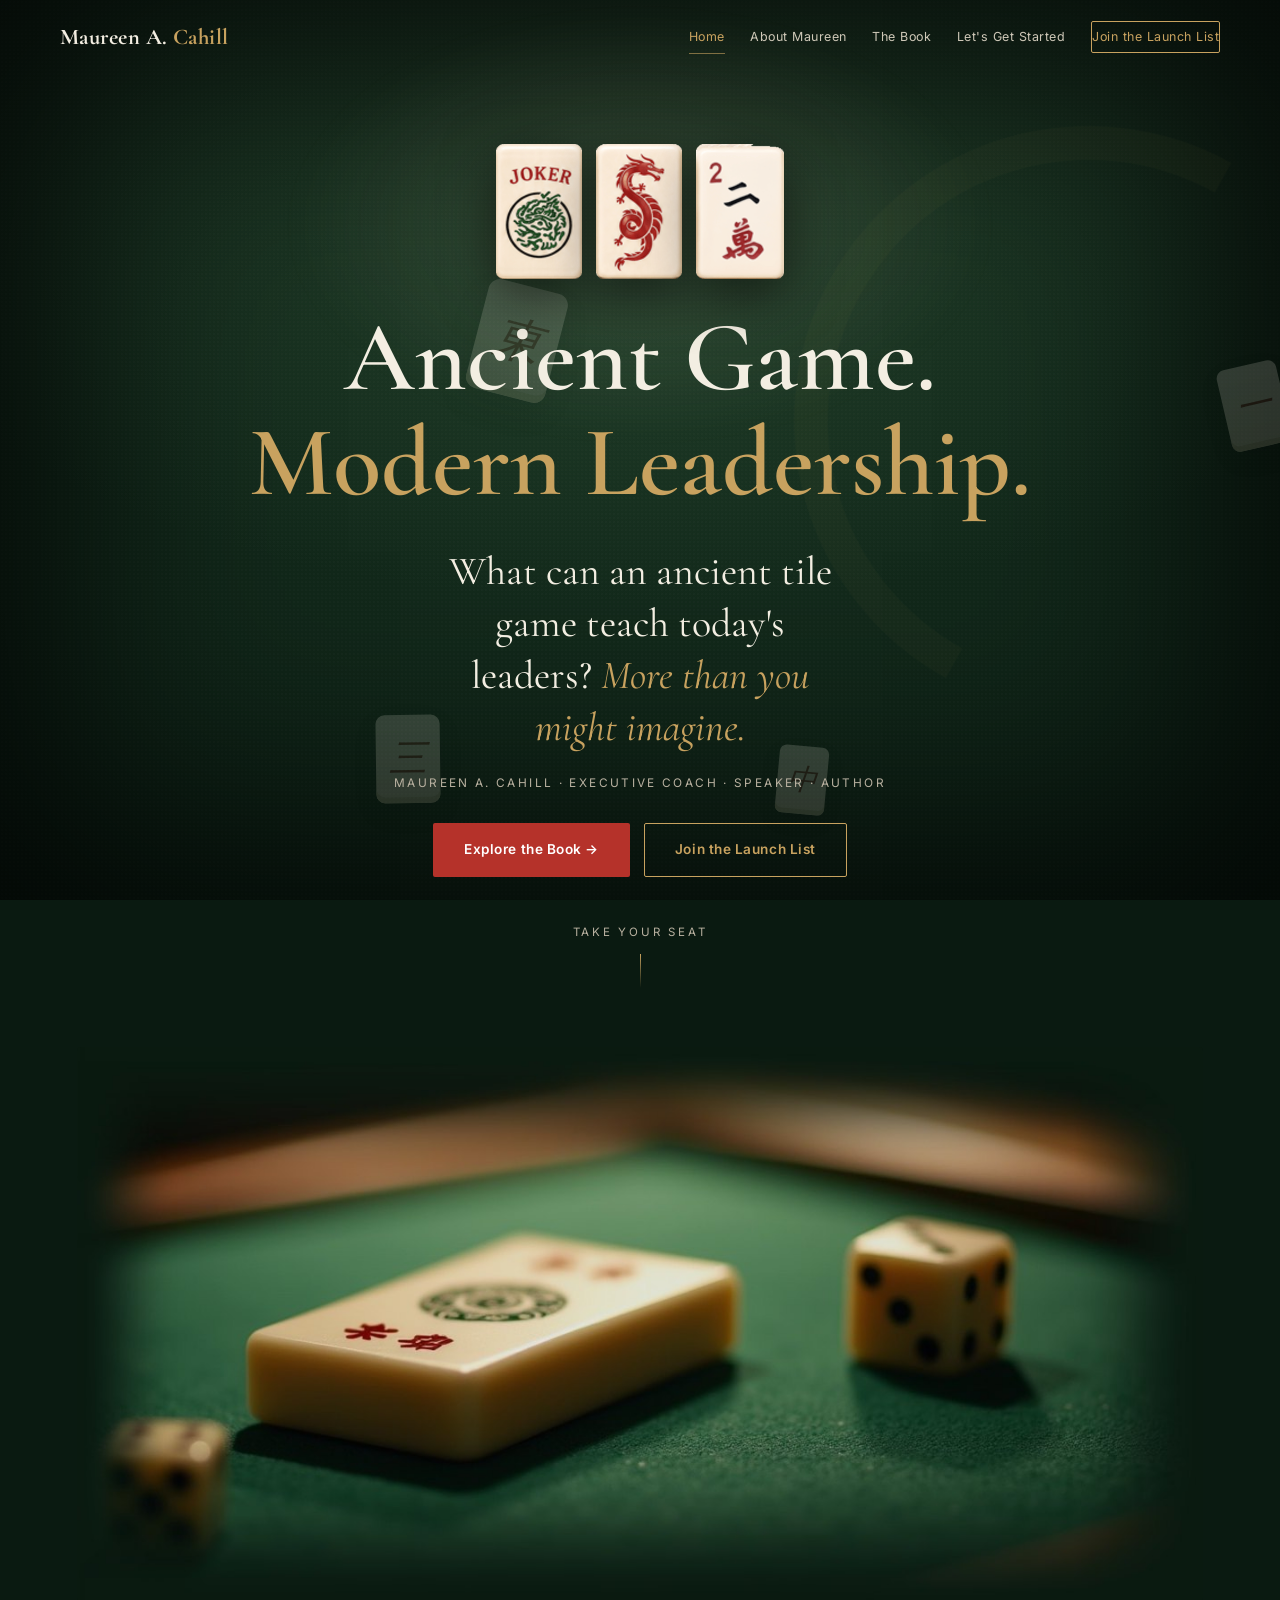
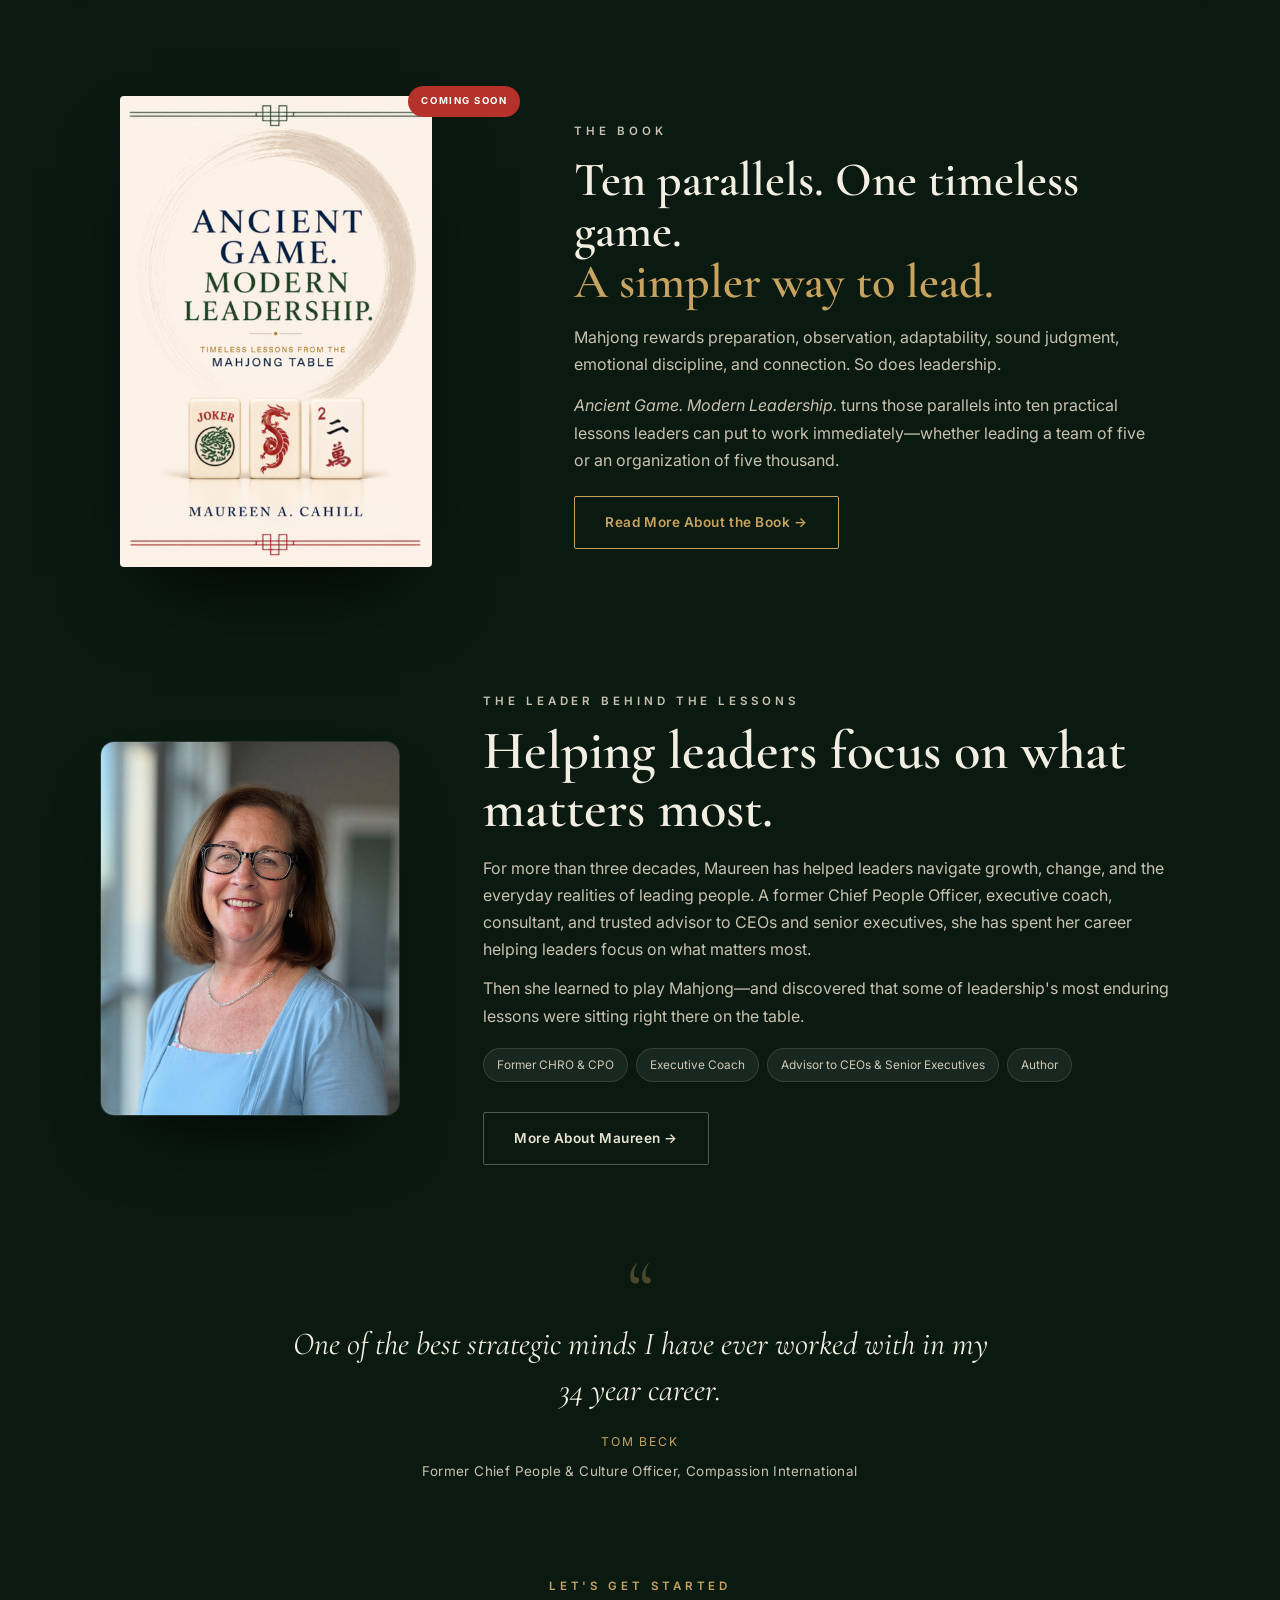
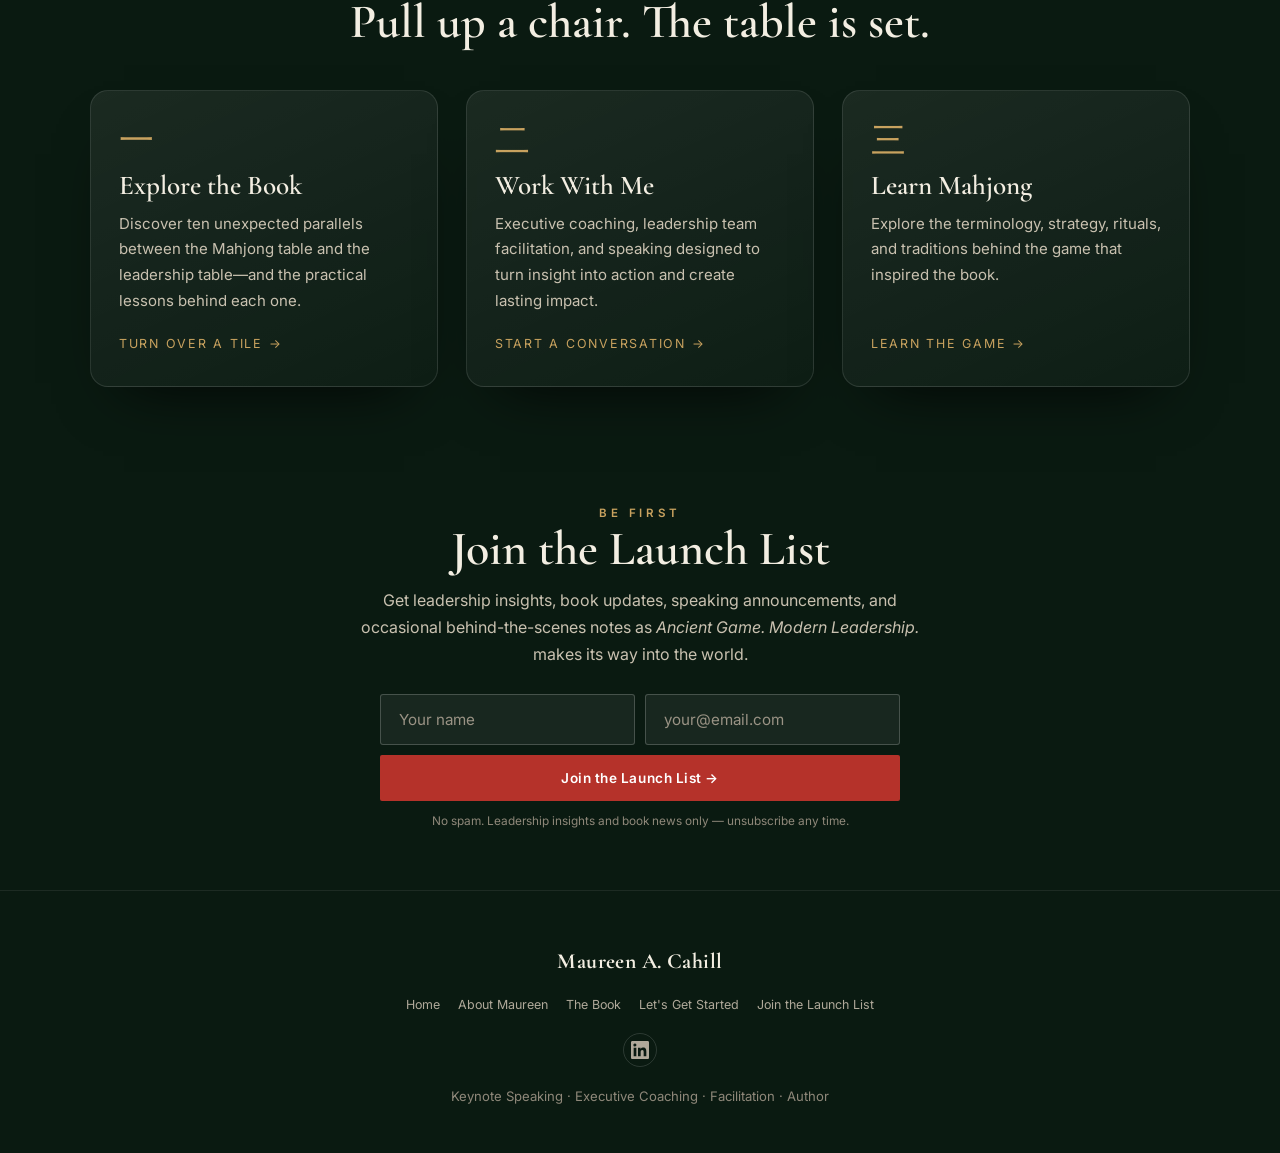
==== commit 5bda41b1: "Trim every edge of the tiles, properly this time Third pass, and the first one with a correct test. " ====
--- a/index.html
+++ b/index.html
@@ -51,9 +51,9 @@
 <header class="act hero page-top">
   <div class="hero-tiles reveal" role="img"
        aria-label="The three Mahjong tiles from the cover of Ancient Game. Modern Leadership. — the Joker, the red dragon, and the two of characters">
-    <img class="t-cover" src="assets/tile-joker.png" alt="" width="165" height="249" fetchpriority="high">
-    <img class="t-cover" src="assets/tile-dragon.png" alt="" width="159" height="247" fetchpriority="high">
-    <img class="t-cover" src="assets/tile-two-wan.png" alt="" width="167" height="250" fetchpriority="high">
+    <img class="t-cover" src="assets/tile-joker.png" alt="" width="155" height="243" fetchpriority="high">
+    <img class="t-cover" src="assets/tile-dragon.png" alt="" width="155" height="244" fetchpriority="high">
+    <img class="t-cover" src="assets/tile-two-wan.png" alt="" width="162" height="250" fetchpriority="high">
   </div>
   <h1 class="reveal d1">Ancient Game.<br><span class="g">Modern Leadership.</span></h1>
   <p class="hook reveal d2">What can an ancient tile game teach today's leaders? <em>More than you might imagine.</em></p>
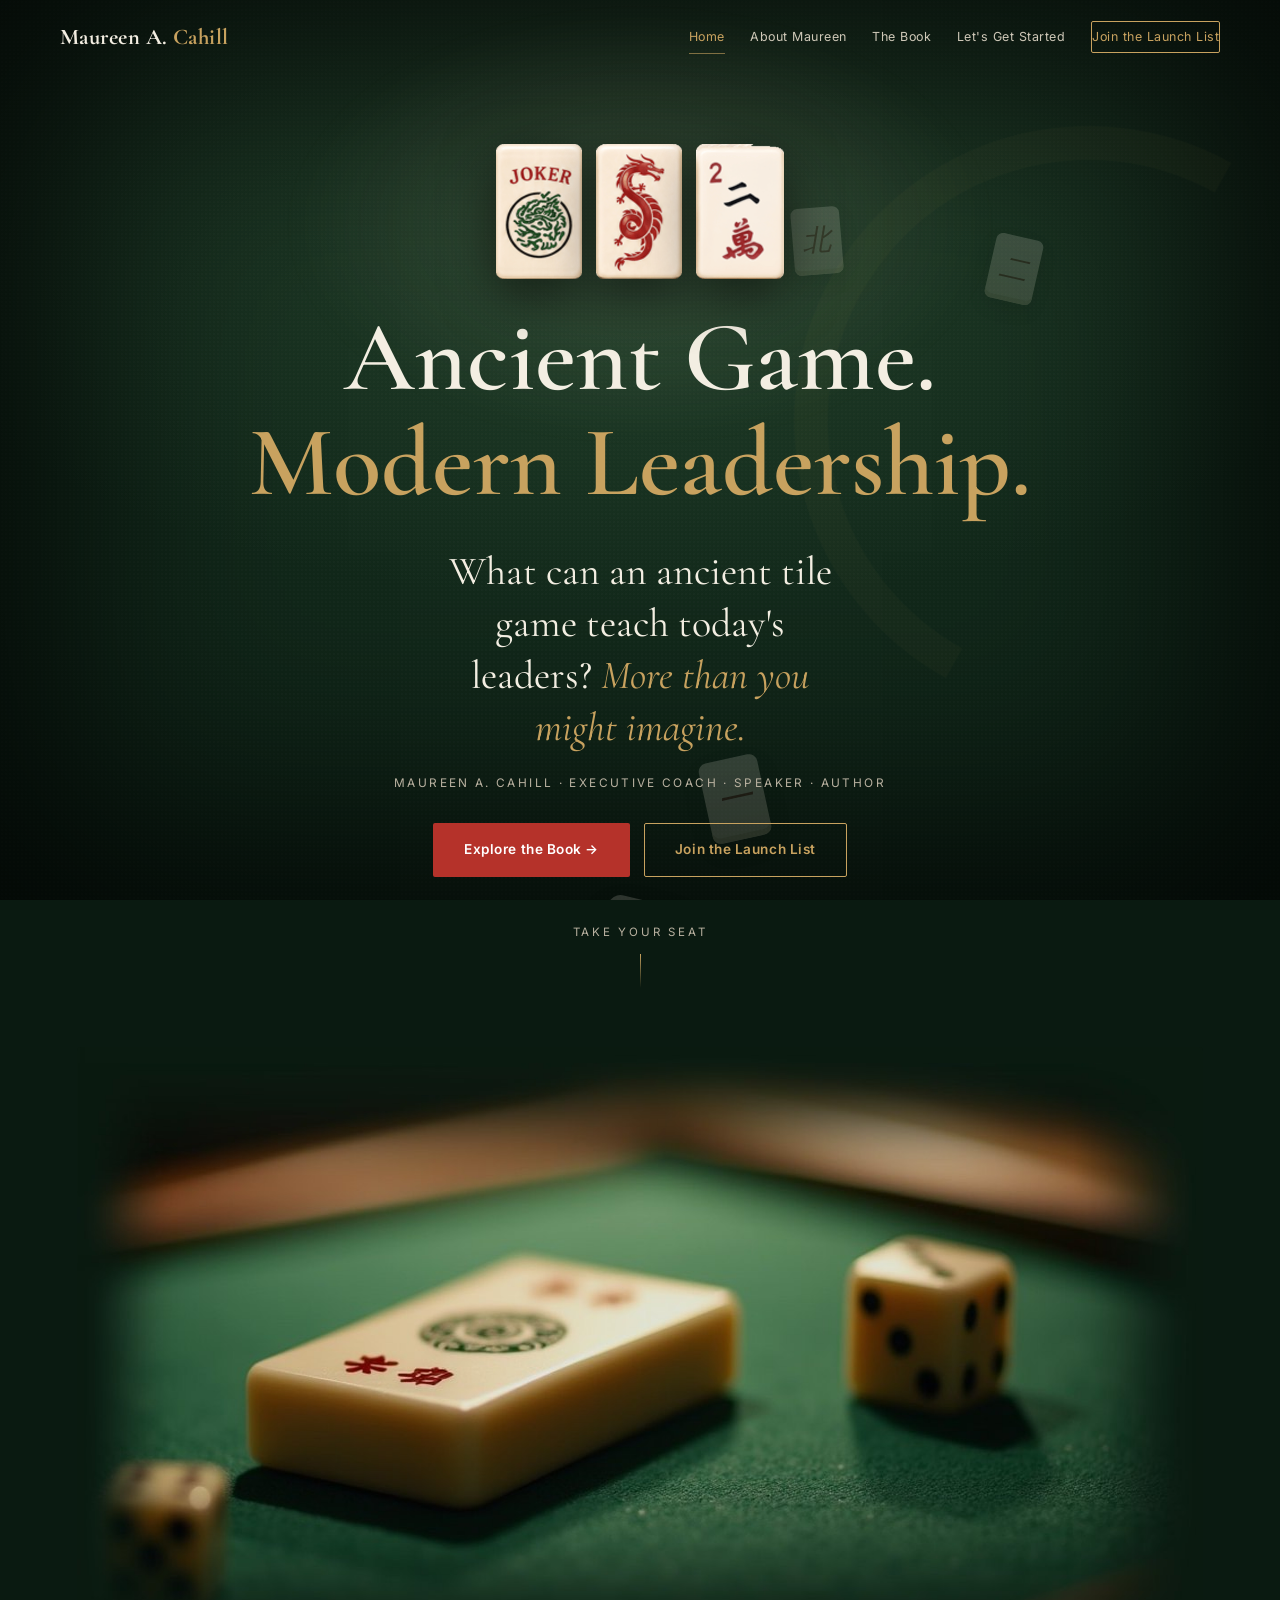
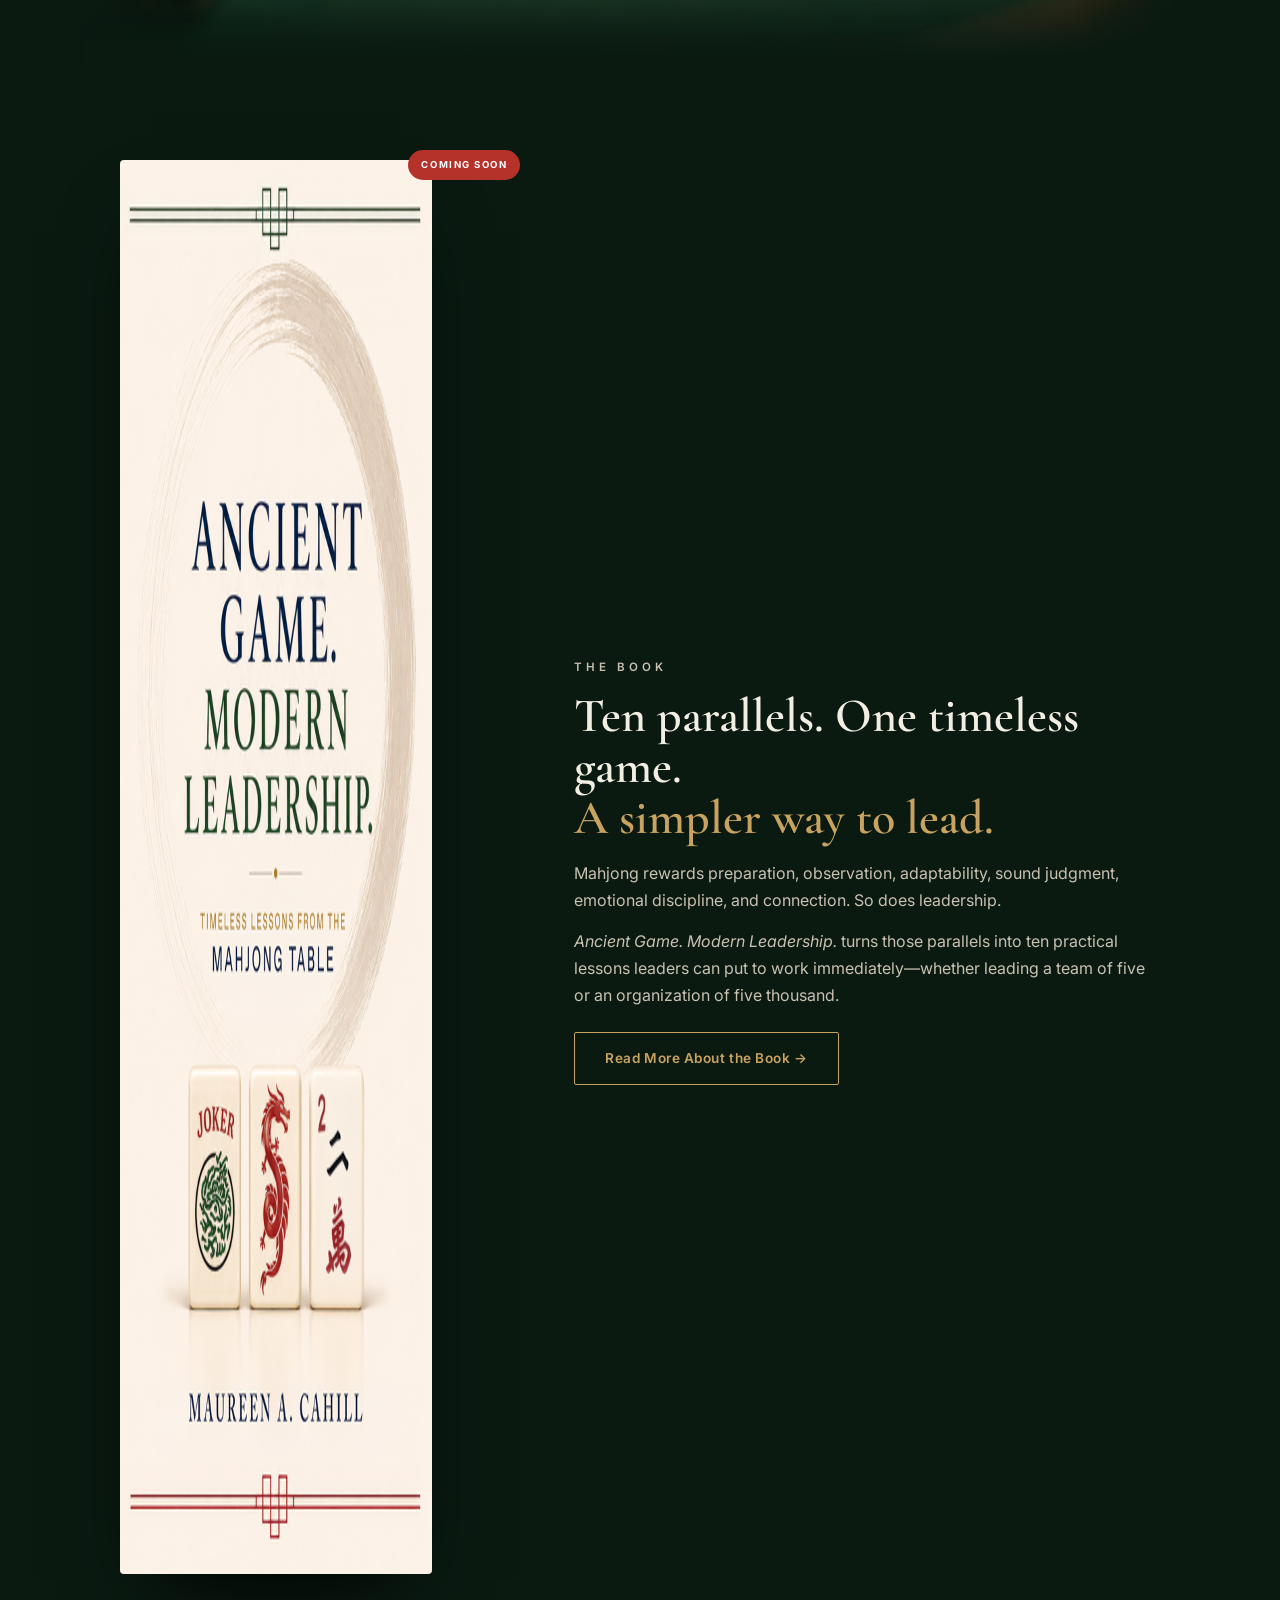
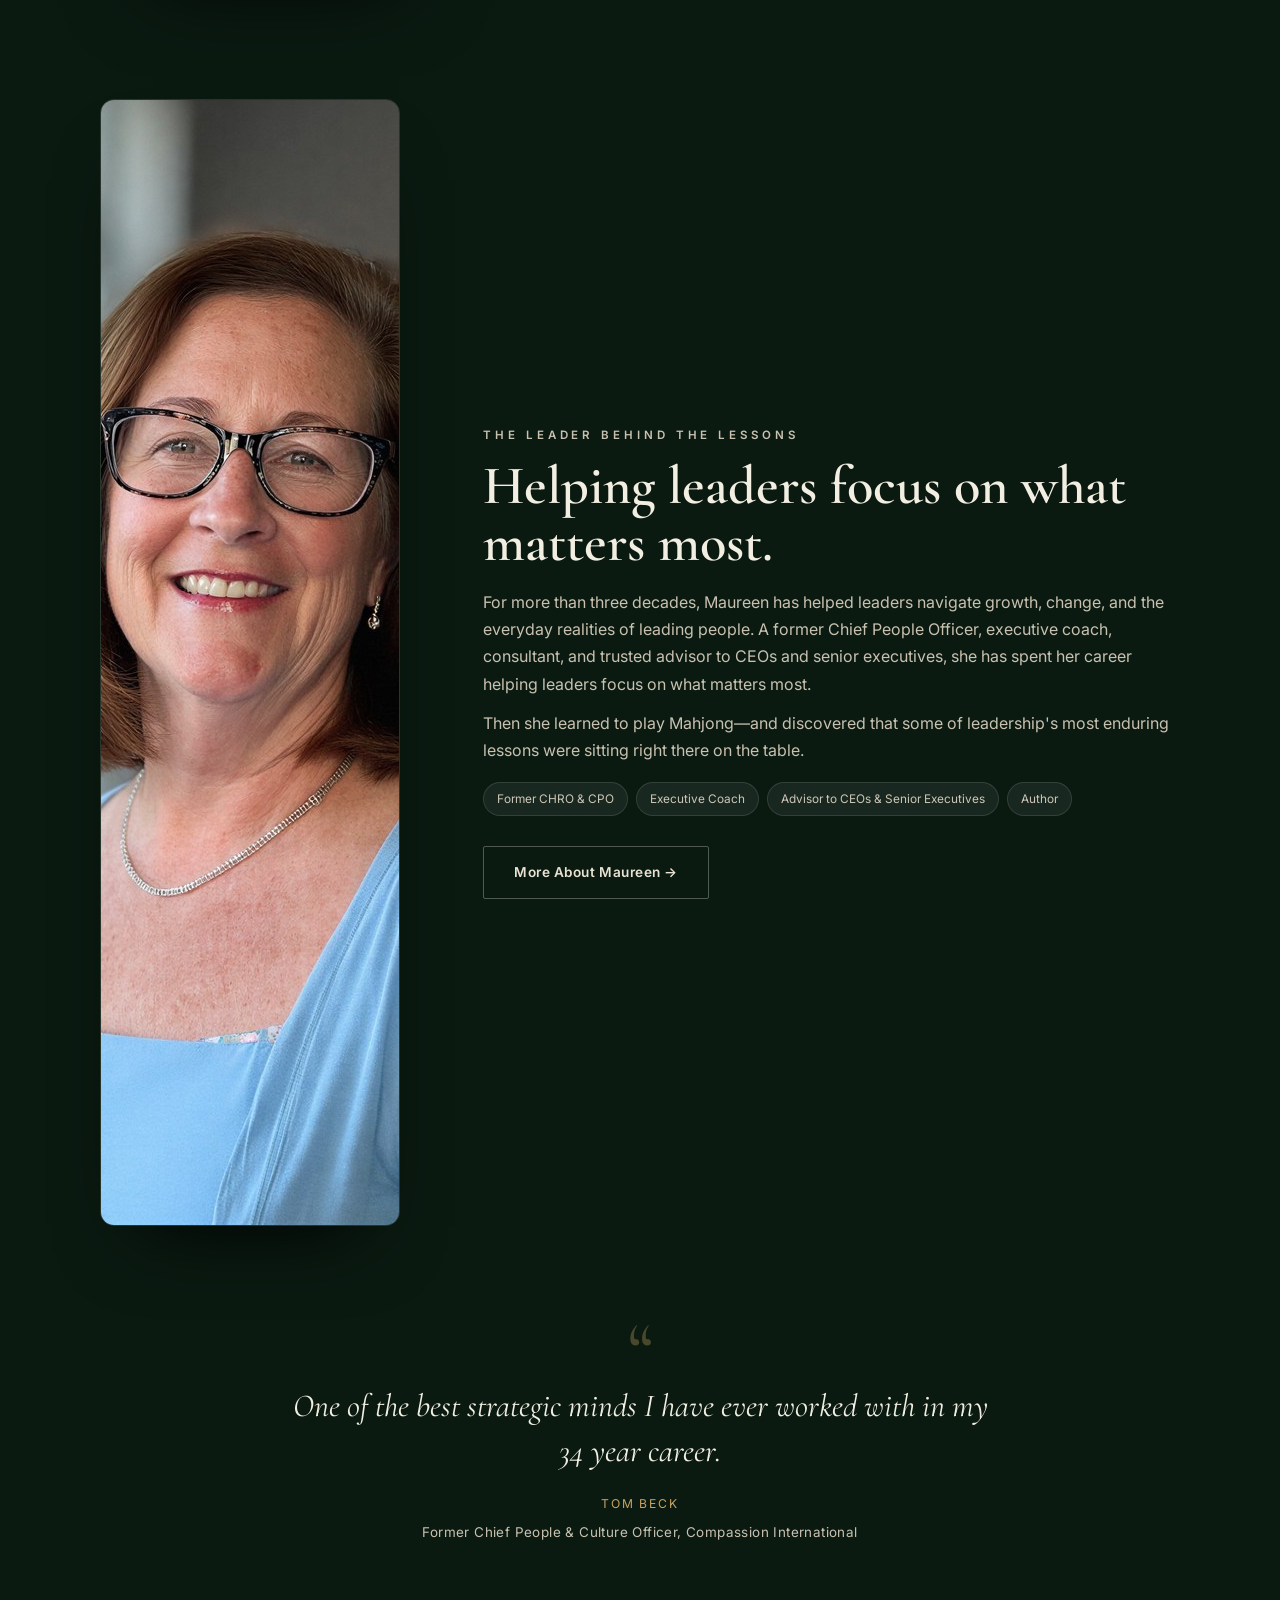
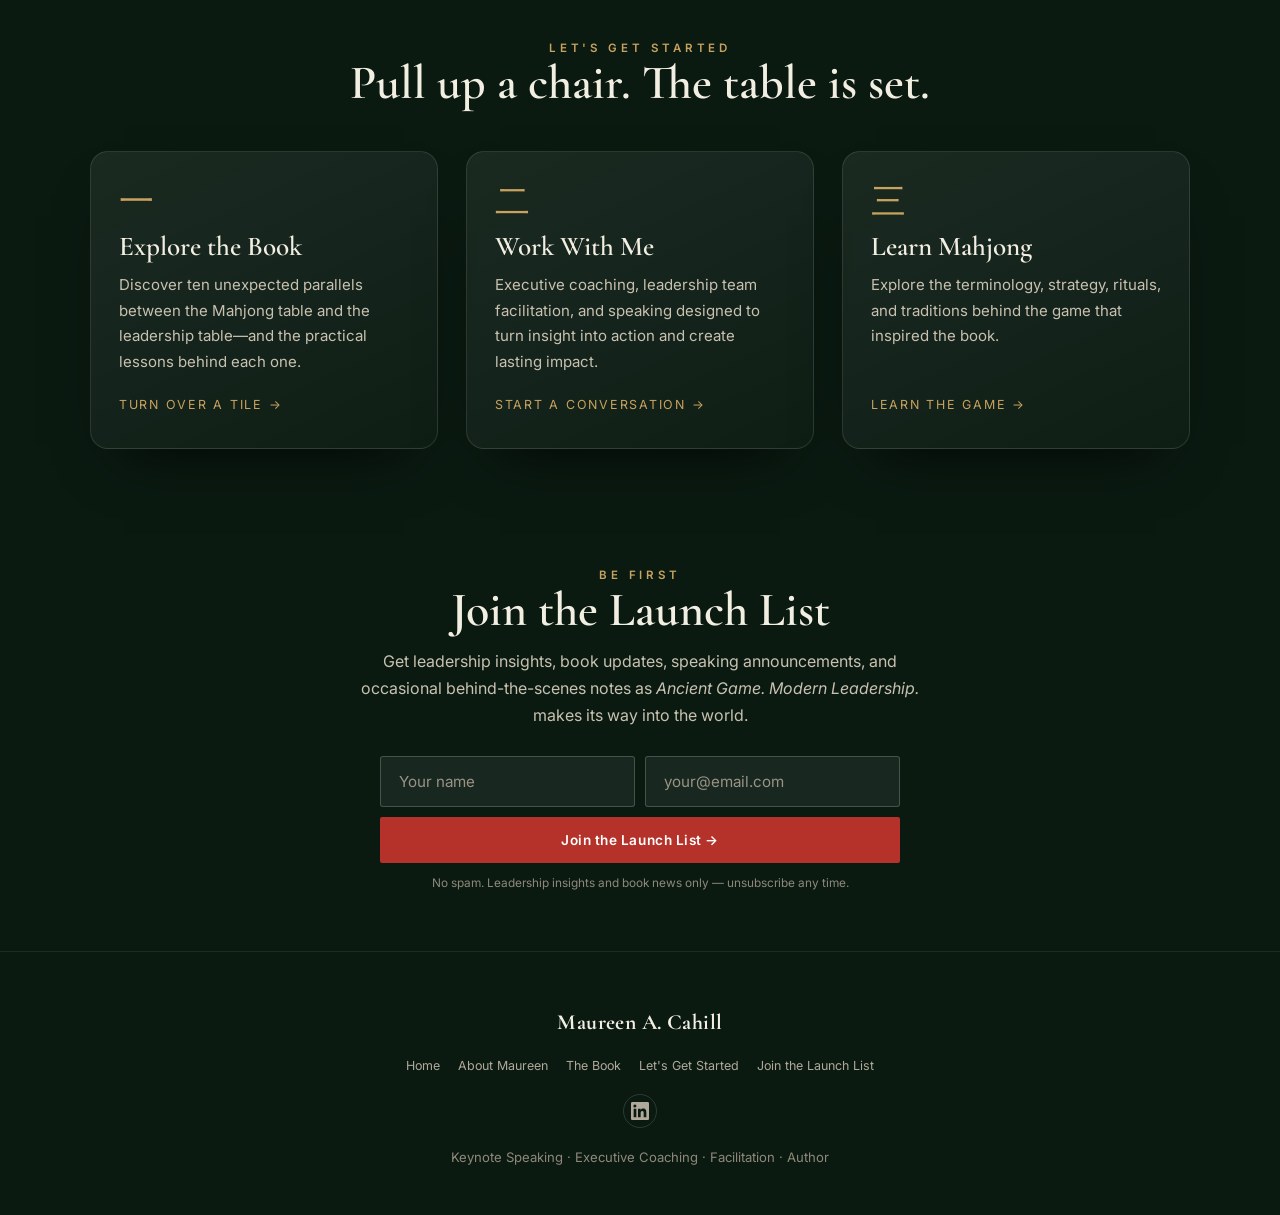
==== commit f91a05a2: "Fix the tap-card chapter form, keep enquiry details, honest signup copy Found in a full test pass of" ====
--- a/index.html
+++ b/index.html
@@ -69,14 +69,14 @@
 <!-- ============ PHOTO BAND ============ -->
 <section class="act tight" style="padding-top:0">
   <figure class="photo-band reveal">
-    <img src="assets/photos/ai-tile-dice-2.jpg" alt="A Mahjong tile and two dice on green felt" loading="lazy">
+    <img src="assets/photos/ai-tile-dice-2.jpg" width="1256" height="619" alt="A Mahjong tile and two dice on green felt" loading="lazy">
   </figure>
 </section>
 
 <!-- ============ THE BOOK (teaser) ============ -->
 <section class="act">
   <div class="book">
-    <div class="cov reveal"><span class="soon">Coming Soon</span><img src="assets/book-cover.png" alt="Cover of Ancient Game. Modern Leadership. by Maureen A. Cahill"></div>
+    <div class="cov reveal"><span class="soon">Coming Soon</span><img src="assets/book-cover.png" width="939" height="1414" alt="Cover of Ancient Game. Modern Leadership. by Maureen A. Cahill"></div>
     <div>
       <p class="eyebrow reveal">The Book</p>
       <h2 class="reveal d1">Ten parallels. One timeless game.<br><span style="color:var(--gold)">A simpler way to lead.</span></h2>
@@ -92,7 +92,7 @@
 <!-- ============ MEET MAUREEN (teaser) ============ -->
 <section class="act">
   <div class="meet">
-    <div class="pf reveal"><img src="assets/maureen-2.jpg" alt="Maureen A. Cahill"></div>
+    <div class="pf reveal"><img src="assets/maureen-2.jpg" width="900" height="1125" alt="Maureen A. Cahill"></div>
     <div>
       <p class="eyebrow reveal">The Leader Behind the Lessons</p>
       <h2 class="reveal d1">Helping leaders focus on what matters most.</h2>
@@ -159,8 +159,8 @@
       </div>
       <p class="note">No spam. Leadership insights and book news only — unsubscribe any time.</p>
     </form>
-    <div class="form-ok">✓ You're on the list. Leadership insights and book news will come
-      from Maureen A. Cahill — add her to your contacts so nothing lands in spam.</div>
+    <div class="form-ok">✓ Thank you — you're signed up. If an email from Maureen A. Cahill
+      asks you to confirm, click the link so you stay on the list. Check spam if you don't see it.</div>
   </div>
 </section>
 
--- a/assets/site.css
+++ b/assets/site.css
@@ -423,4 +423,7 @@
 .chapter-gate .note{font-size:.78rem;color:var(--muted);margin-top:10px;text-align:center}
 .chapter-gate .form-err{color:#e9917f;font-size:.82rem;margin-top:10px;text-align:center}
 .chapter-gate .form-ok{text-align:center;color:var(--ivory)}
+.capture.sent .form-ok .note{display:block}   /* the hide-on-success rule is for the form's own note */
+.form-ok .btn,.form-ok .note{font-family:'Inter',system-ui,sans-serif;font-style:normal}
+.form-ok a:not(.btn){color:var(--gold);text-decoration:underline;text-underline-offset:3px}
 @media(max-width:560px){ .chapter-gate{padding:16px 14px} }
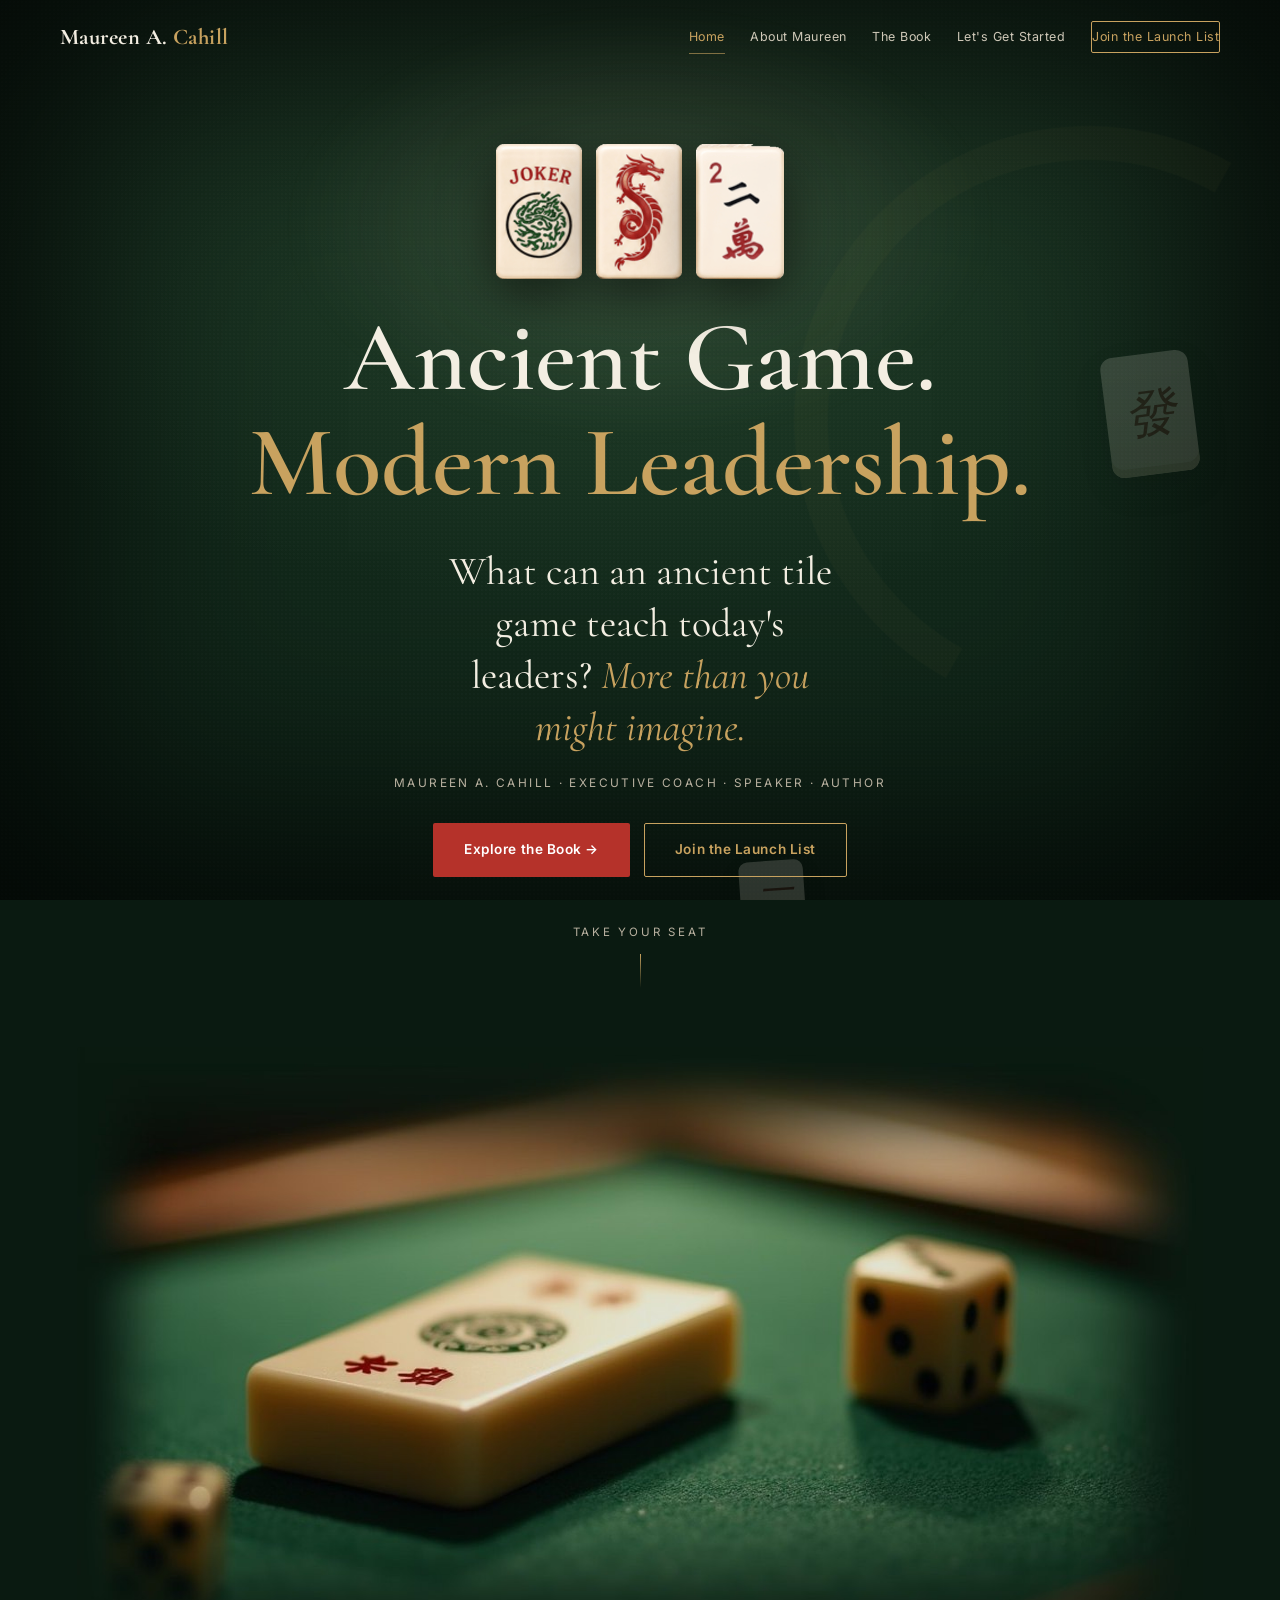
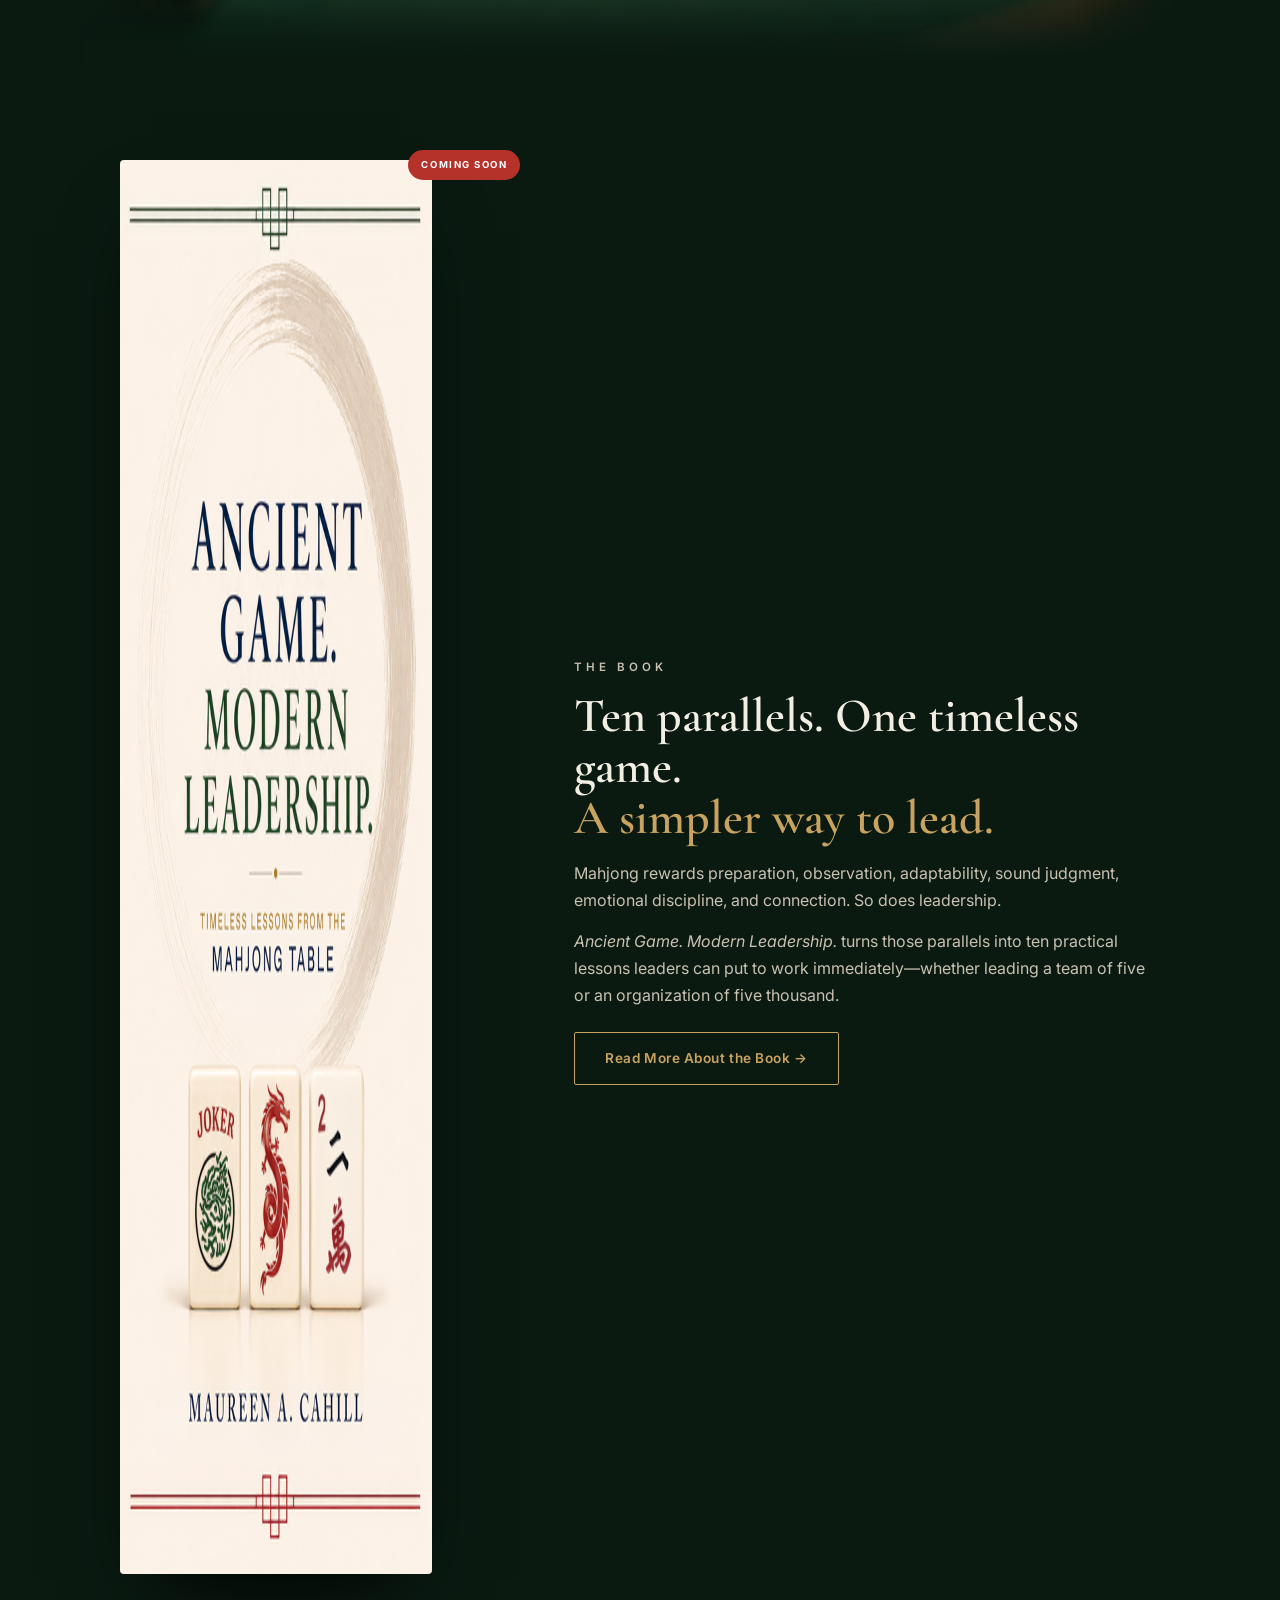
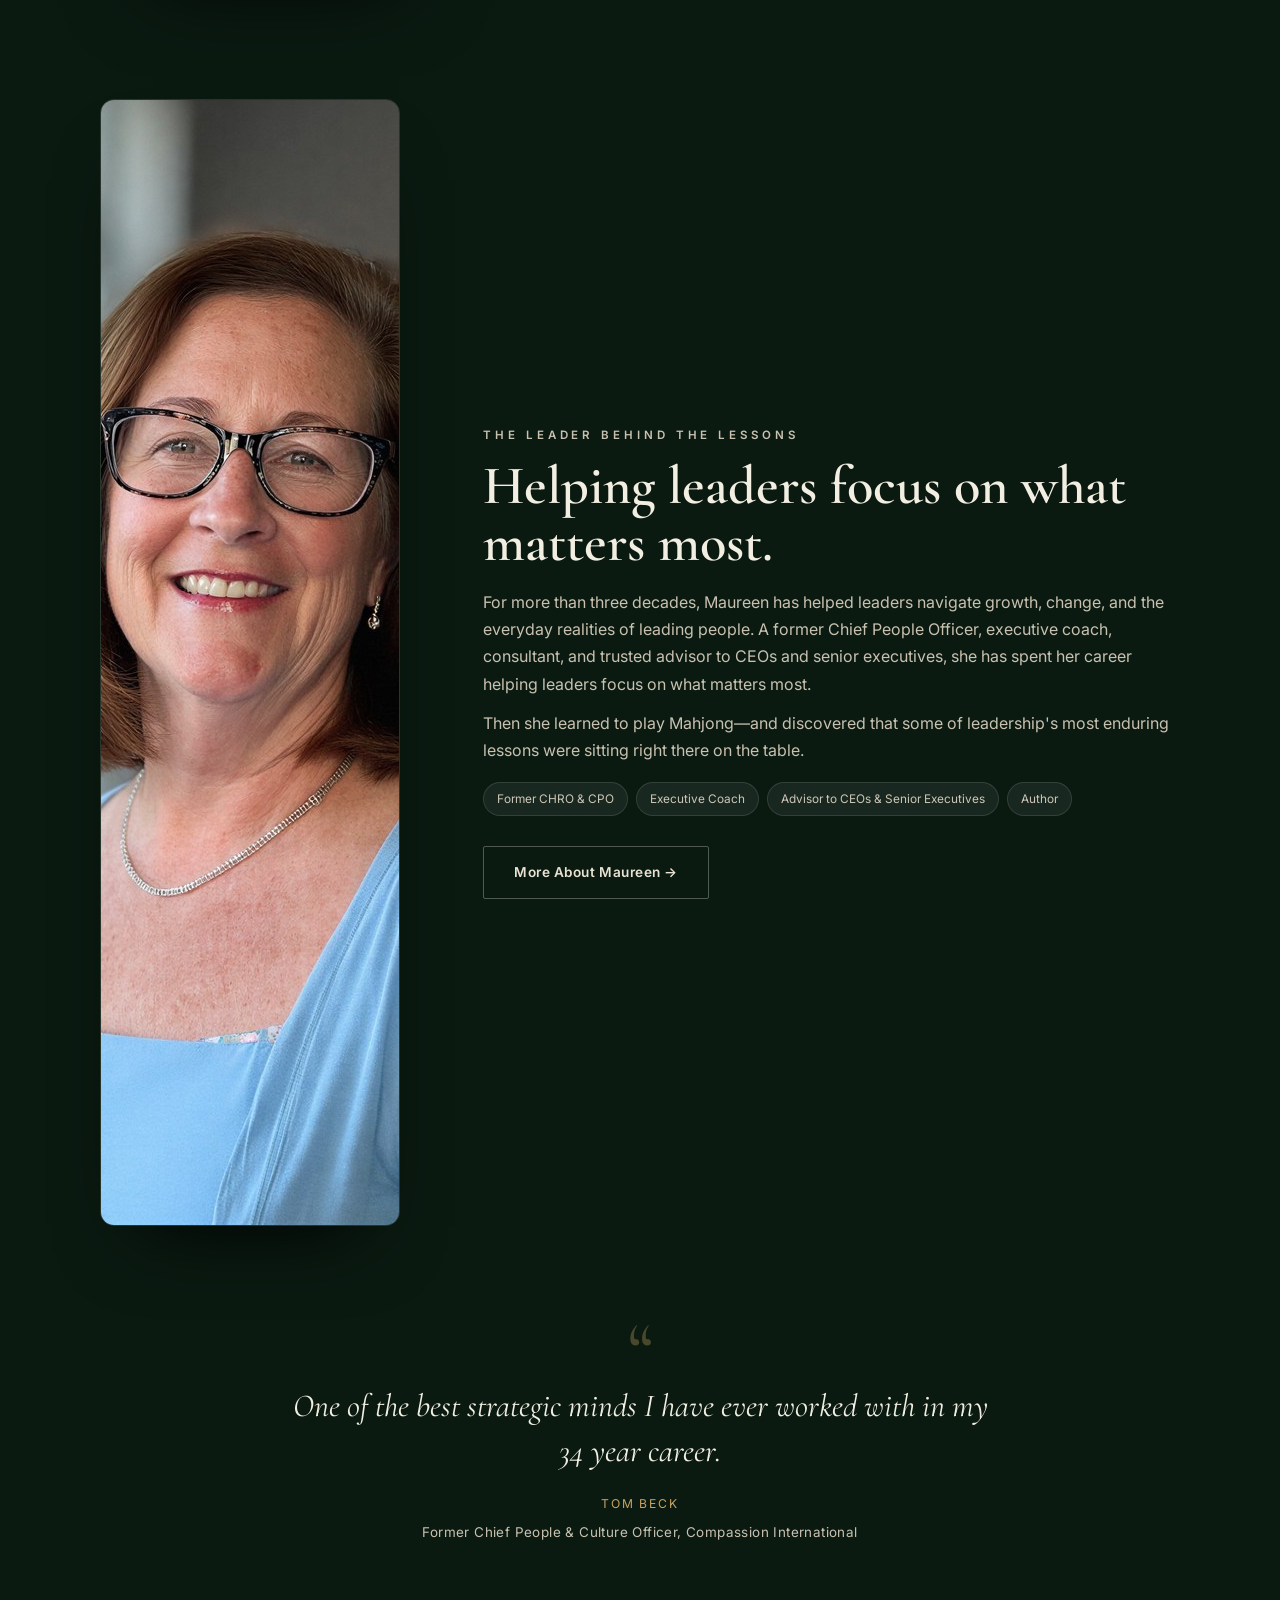
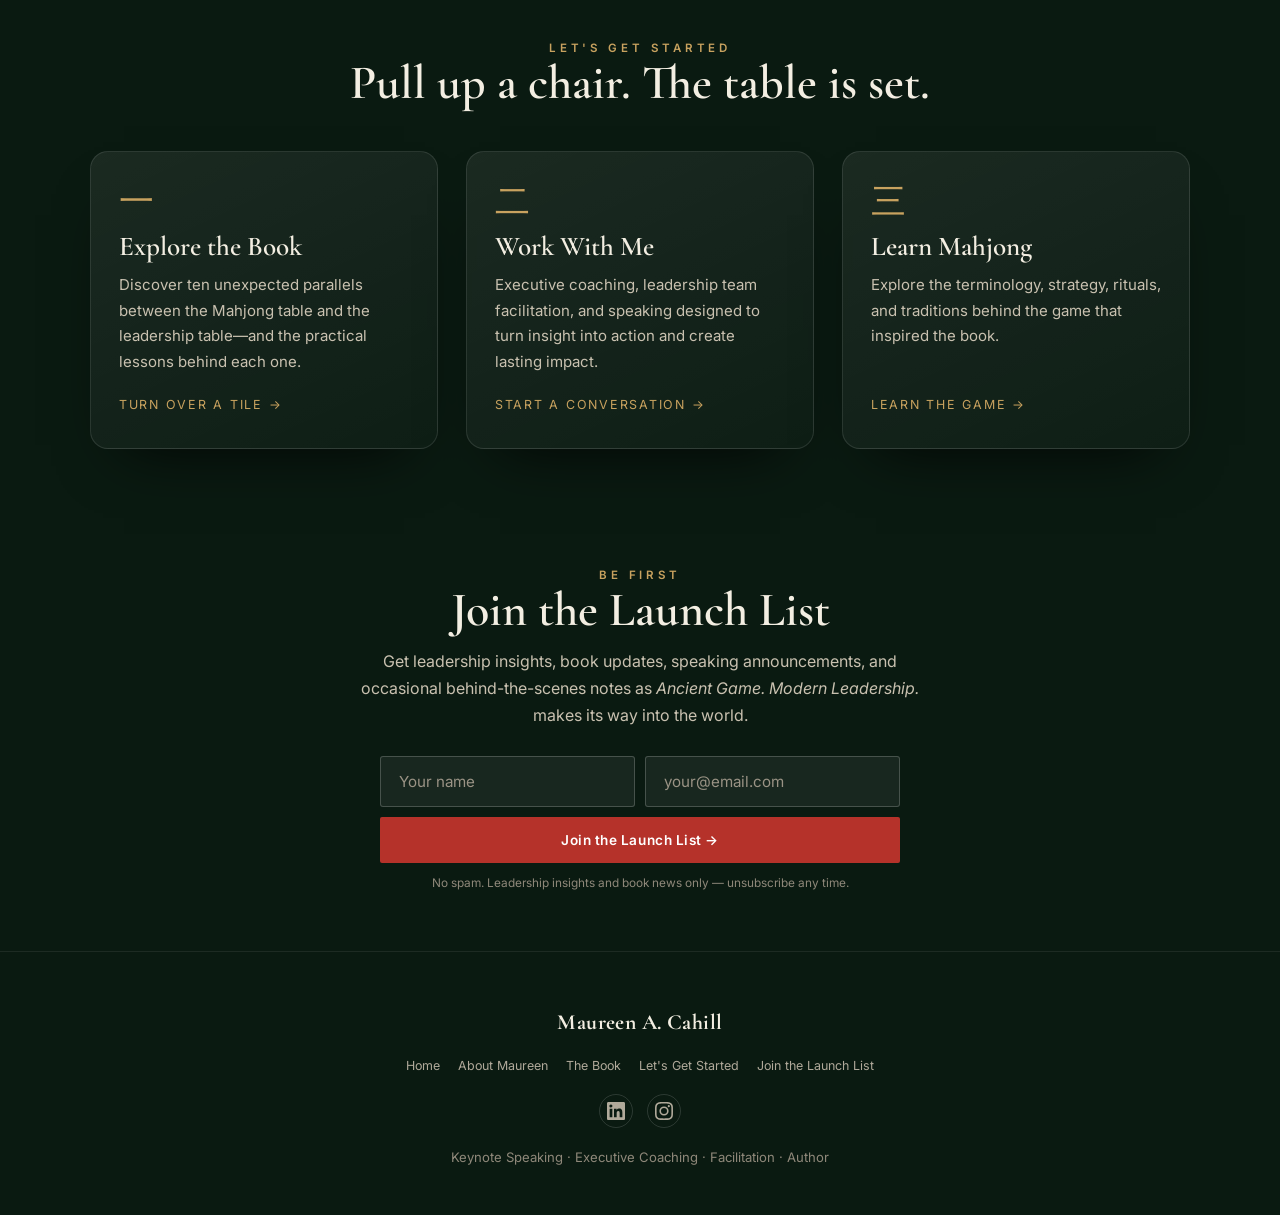
==== commit 8636f32a: "Her new Instagram in every footer, the tap card and her search profile Co-Authored-By: Claude Opus 5" ====
--- a/index.html
+++ b/index.html
@@ -18,7 +18,7 @@
 <meta name="twitter:title" content="Maureen A. Cahill — Ancient Game. Modern Leadership.">
 <meta name="twitter:description" content="Ten leadership parallels drawn from one of the world's oldest games.">
 <meta name="twitter:image" content="https://maureenacahill.com/assets/book-cover.png">
-<script type="application/ld+json">{"@context": "https://schema.org", "@graph": [{"@type": "WebSite", "@id": "https://maureenacahill.com/#website", "name": "Maureen A. Cahill", "url": "https://maureenacahill.com/", "description": "Ten leadership parallels drawn from the ancient game of Mahjong.", "publisher": {"@id": "https://maureenacahill.com/#practice"}}, {"@type": "ProfessionalService", "@id": "https://maureenacahill.com/#practice", "name": "Maureen A. Cahill — Executive Coaching & Keynote Speaking", "url": "https://maureenacahill.com/", "image": "https://maureenacahill.com/assets/maureen-2.jpg", "description": "Executive coaching, leadership team facilitation and keynote speaking for new managers and senior executives.", "address": {"@type": "PostalAddress", "addressLocality": "Bentonville", "addressRegion": "AR", "postalCode": "72712", "addressCountry": "US"}, "geo": {"@type": "GeoCoordinates", "latitude": 36.3729, "longitude": -94.2088}, "areaServed": {"@type": "Country", "name": "United States"}, "founder": {"@id": "https://maureenacahill.com/#maureen"}, "sameAs": ["https://www.linkedin.com/in/maureencahill"], "knowsAbout": ["Leadership", "Executive coaching", "Leadership development", "Team facilitation", "Keynote speaking", "Mahjong"], "hasOfferCatalog": {"@type": "OfferCatalog", "name": "Services", "itemListElement": [{"@type": "Offer", "itemOffered": {"@type": "Service", "name": "Keynote Speaking", "provider": {"@id": "https://maureenacahill.com/#practice"}}}, {"@type": "Offer", "itemOffered": {"@type": "Service", "name": "Executive Coaching", "provider": {"@id": "https://maureenacahill.com/#practice"}}}, {"@type": "Offer", "itemOffered": {"@type": "Service", "name": "Leadership Team Facilitation", "provider": {"@id": "https://maureenacahill.com/#practice"}}}]}}, {"@type": "Person", "@id": "https://maureenacahill.com/#maureen", "name": "Maureen A. Cahill", "jobTitle": "Executive Coach, Speaker & Author", "url": "https://maureenacahill.com/about.html", "sameAs": ["https://www.linkedin.com/in/maureencahill"], "worksFor": {"@id": "https://maureenacahill.com/#practice"}}]}</script>
+<script type="application/ld+json">{"@context": "https://schema.org", "@graph": [{"@type": "WebSite", "@id": "https://maureenacahill.com/#website", "name": "Maureen A. Cahill", "url": "https://maureenacahill.com/", "description": "Ten leadership parallels drawn from the ancient game of Mahjong.", "publisher": {"@id": "https://maureenacahill.com/#practice"}}, {"@type": "ProfessionalService", "@id": "https://maureenacahill.com/#practice", "name": "Maureen A. Cahill — Executive Coaching & Keynote Speaking", "url": "https://maureenacahill.com/", "image": "https://maureenacahill.com/assets/maureen-2.jpg", "description": "Executive coaching, leadership team facilitation and keynote speaking for new managers and senior executives.", "address": {"@type": "PostalAddress", "addressLocality": "Bentonville", "addressRegion": "AR", "postalCode": "72712", "addressCountry": "US"}, "geo": {"@type": "GeoCoordinates", "latitude": 36.3729, "longitude": -94.2088}, "areaServed": {"@type": "Country", "name": "United States"}, "founder": {"@id": "https://maureenacahill.com/#maureen"}, "sameAs": ["https://www.linkedin.com/in/maureencahill", "https://www.instagram.com/maureen_a_cahill/"], "knowsAbout": ["Leadership", "Executive coaching", "Leadership development", "Team facilitation", "Keynote speaking", "Mahjong"], "hasOfferCatalog": {"@type": "OfferCatalog", "name": "Services", "itemListElement": [{"@type": "Offer", "itemOffered": {"@type": "Service", "name": "Keynote Speaking", "provider": {"@id": "https://maureenacahill.com/#practice"}}}, {"@type": "Offer", "itemOffered": {"@type": "Service", "name": "Executive Coaching", "provider": {"@id": "https://maureenacahill.com/#practice"}}}, {"@type": "Offer", "itemOffered": {"@type": "Service", "name": "Leadership Team Facilitation", "provider": {"@id": "https://maureenacahill.com/#practice"}}}]}}, {"@type": "Person", "@id": "https://maureenacahill.com/#maureen", "name": "Maureen A. Cahill", "jobTitle": "Executive Coach, Speaker & Author", "url": "https://maureenacahill.com/about.html", "sameAs": ["https://www.linkedin.com/in/maureencahill", "https://www.instagram.com/maureen_a_cahill/"], "worksFor": {"@id": "https://maureenacahill.com/#practice"}}]}</script>
 <link rel="preconnect" href="https://fonts.googleapis.com">
 <link rel="preconnect" href="https://fonts.gstatic.com" crossorigin>
 <link href="https://fonts.googleapis.com/css2?family=Cormorant+Garamond:ital,wght@0,400;0,500;0,600;0,700;1,400;1,600&family=Inter:wght@300;400;500;600&display=swap" rel="stylesheet">
@@ -174,6 +174,9 @@
     <a href="https://www.linkedin.com/in/maureencahill" target="_blank" rel="noopener" aria-label="Maureen A. Cahill on LinkedIn" title="LinkedIn">
       <svg viewBox="0 0 24 24" width="18" height="18" aria-hidden="true" focusable="false"><path fill="currentColor" d="M20.45 20.45h-3.56v-5.57c0-1.33-.03-3.04-1.85-3.04-1.85 0-2.14 1.45-2.14 2.94v5.67H9.34V9h3.42v1.56h.05a3.75 3.75 0 0 1 3.37-1.85c3.6 0 4.27 2.37 4.27 5.46zM5.34 7.43a2.07 2.07 0 1 1 0-4.13 2.07 2.07 0 0 1 0 4.13M7.12 20.45H3.55V9h3.57zM22.22 0H1.77C.79 0 0 .77 0 1.72v20.56C0 23.23.79 24 1.77 24h20.45c.98 0 1.78-.77 1.78-1.72V1.72C24 .77 23.2 0 22.22 0"/></svg>
     </a>
+    <a href="https://www.instagram.com/maureen_a_cahill/" target="_blank" rel="noopener" aria-label="Maureen A. Cahill on Instagram" title="Instagram">
+      <svg viewBox="0 0 24 24" width="18" height="18" aria-hidden="true" focusable="false"><path fill="currentColor" d="M12 2.16c3.2 0 3.58.01 4.85.07 1.17.05 1.8.25 2.23.41.56.22.96.48 1.38.9.42.42.68.82.9 1.38.16.42.36 1.06.41 2.23.06 1.27.07 1.65.07 4.85s-.01 3.58-.07 4.85c-.05 1.17-.25 1.8-.41 2.23-.22.56-.48.96-.9 1.38-.42.42-.82.68-1.38.9-.42.16-1.06.36-2.23.41-1.27.06-1.65.07-4.85.07s-3.58-.01-4.85-.07c-1.17-.05-1.8-.25-2.23-.41a3.7 3.7 0 0 1-1.38-.9 3.7 3.7 0 0 1-.9-1.38c-.16-.42-.36-1.06-.41-2.23C2.17 15.58 2.16 15.2 2.16 12s.01-3.58.07-4.85c.05-1.17.25-1.8.41-2.23.22-.56.48-.96.9-1.38.42-.42.82-.68 1.38-.9.42-.16 1.06-.36 2.23-.41C8.42 2.17 8.8 2.16 12 2.16M12 0C8.74 0 8.33.01 7.05.07 5.78.13 4.9.33 4.14.63a5.9 5.9 0 0 0-2.13 1.38A5.9 5.9 0 0 0 .63 4.14C.33 4.9.13 5.78.07 7.05.01 8.33 0 8.74 0 12s.01 3.67.07 4.95c.06 1.27.26 2.15.56 2.91.3.79.72 1.46 1.38 2.13a5.9 5.9 0 0 0 2.13 1.38c.76.3 1.64.5 2.91.56C8.33 23.99 8.74 24 12 24s3.67-.01 4.95-.07c1.27-.06 2.15-.26 2.91-.56a5.9 5.9 0 0 0 2.13-1.38 5.9 5.9 0 0 0 1.38-2.13c.3-.76.5-1.64.56-2.91.06-1.28.07-1.69.07-4.95s-.01-3.67-.07-4.95c-.06-1.27-.26-2.15-.56-2.91a5.9 5.9 0 0 0-1.38-2.13A5.9 5.9 0 0 0 19.86.63C19.1.33 18.22.13 16.95.07 15.67.01 15.26 0 12 0m0 5.84a6.16 6.16 0 1 0 0 12.32 6.16 6.16 0 0 0 0-12.32M12 16a4 4 0 1 1 0-8 4 4 0 0 1 0 8m6.4-11.85a1.44 1.44 0 1 0 0 2.88 1.44 1.44 0 0 0 0-2.88"/></svg>
+    </a>
   </div>
   Keynote Speaking · Executive Coaching · Facilitation · Author
 </footer>
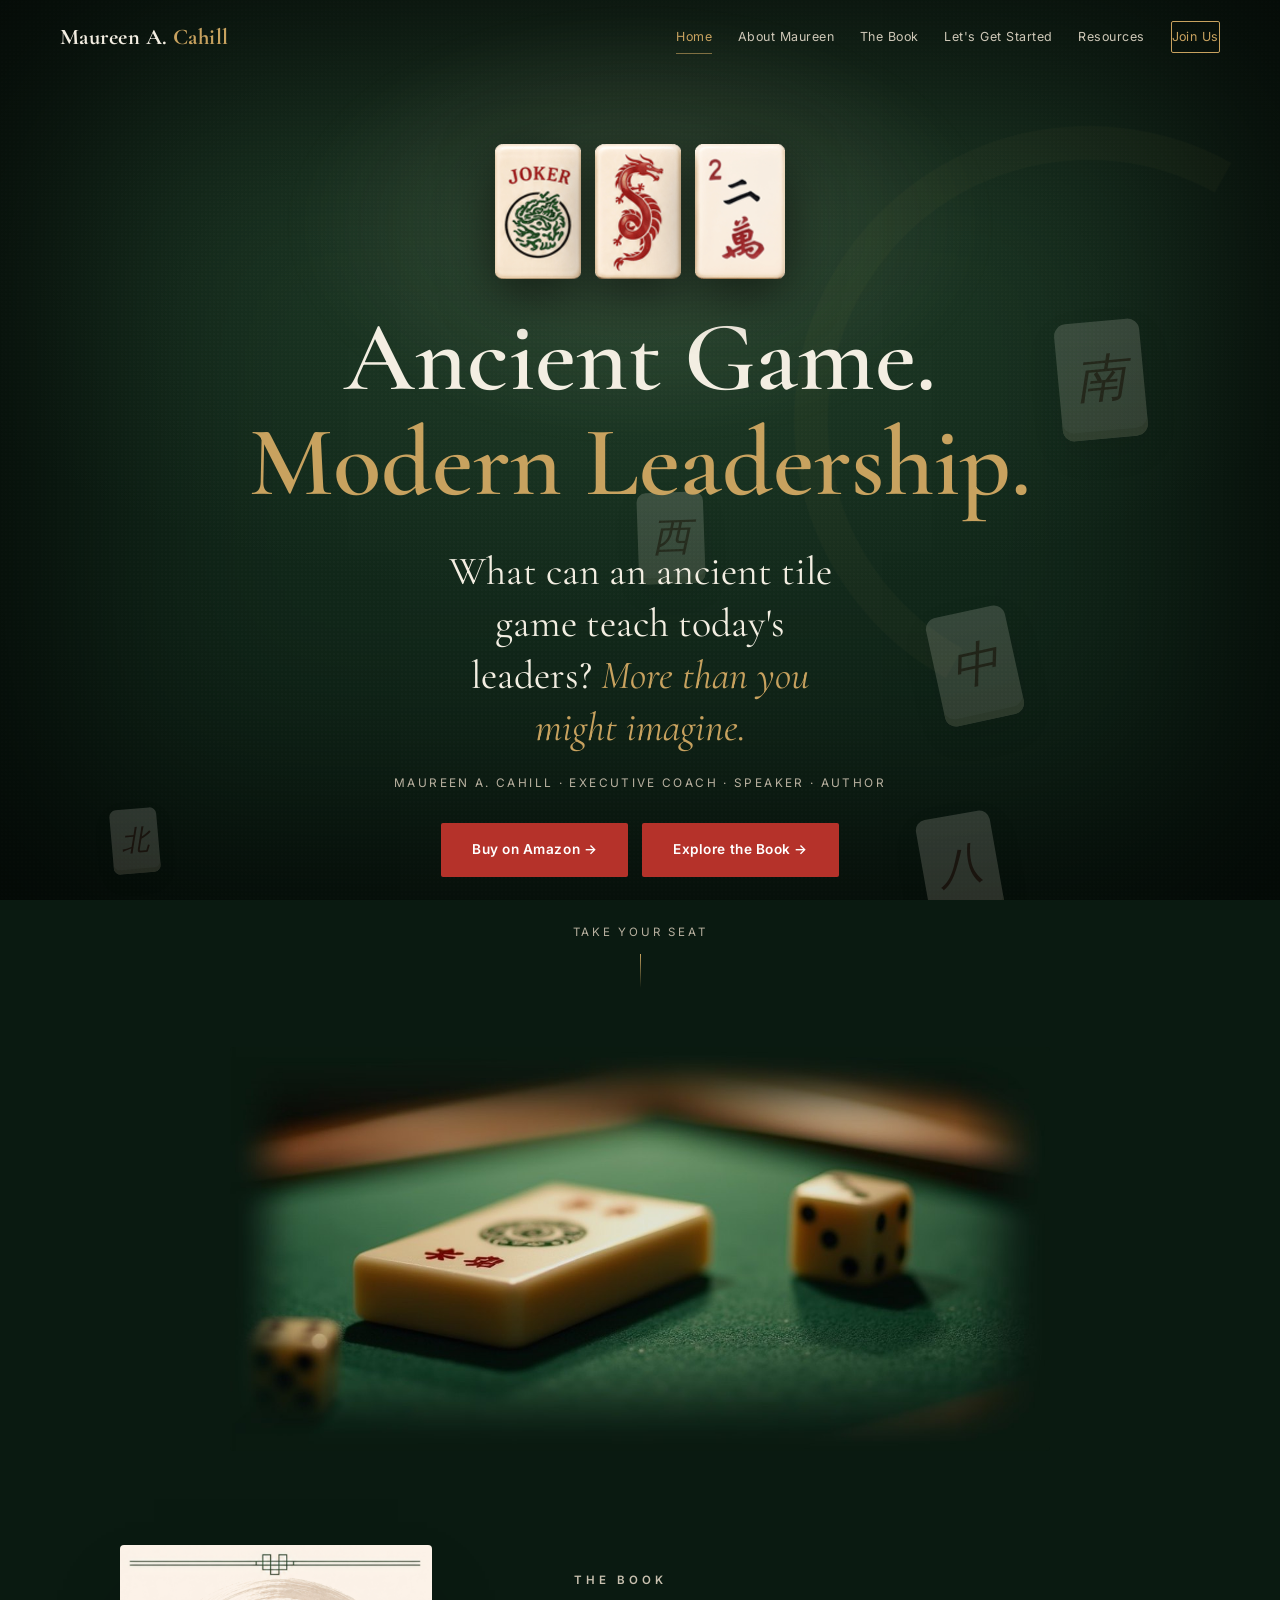
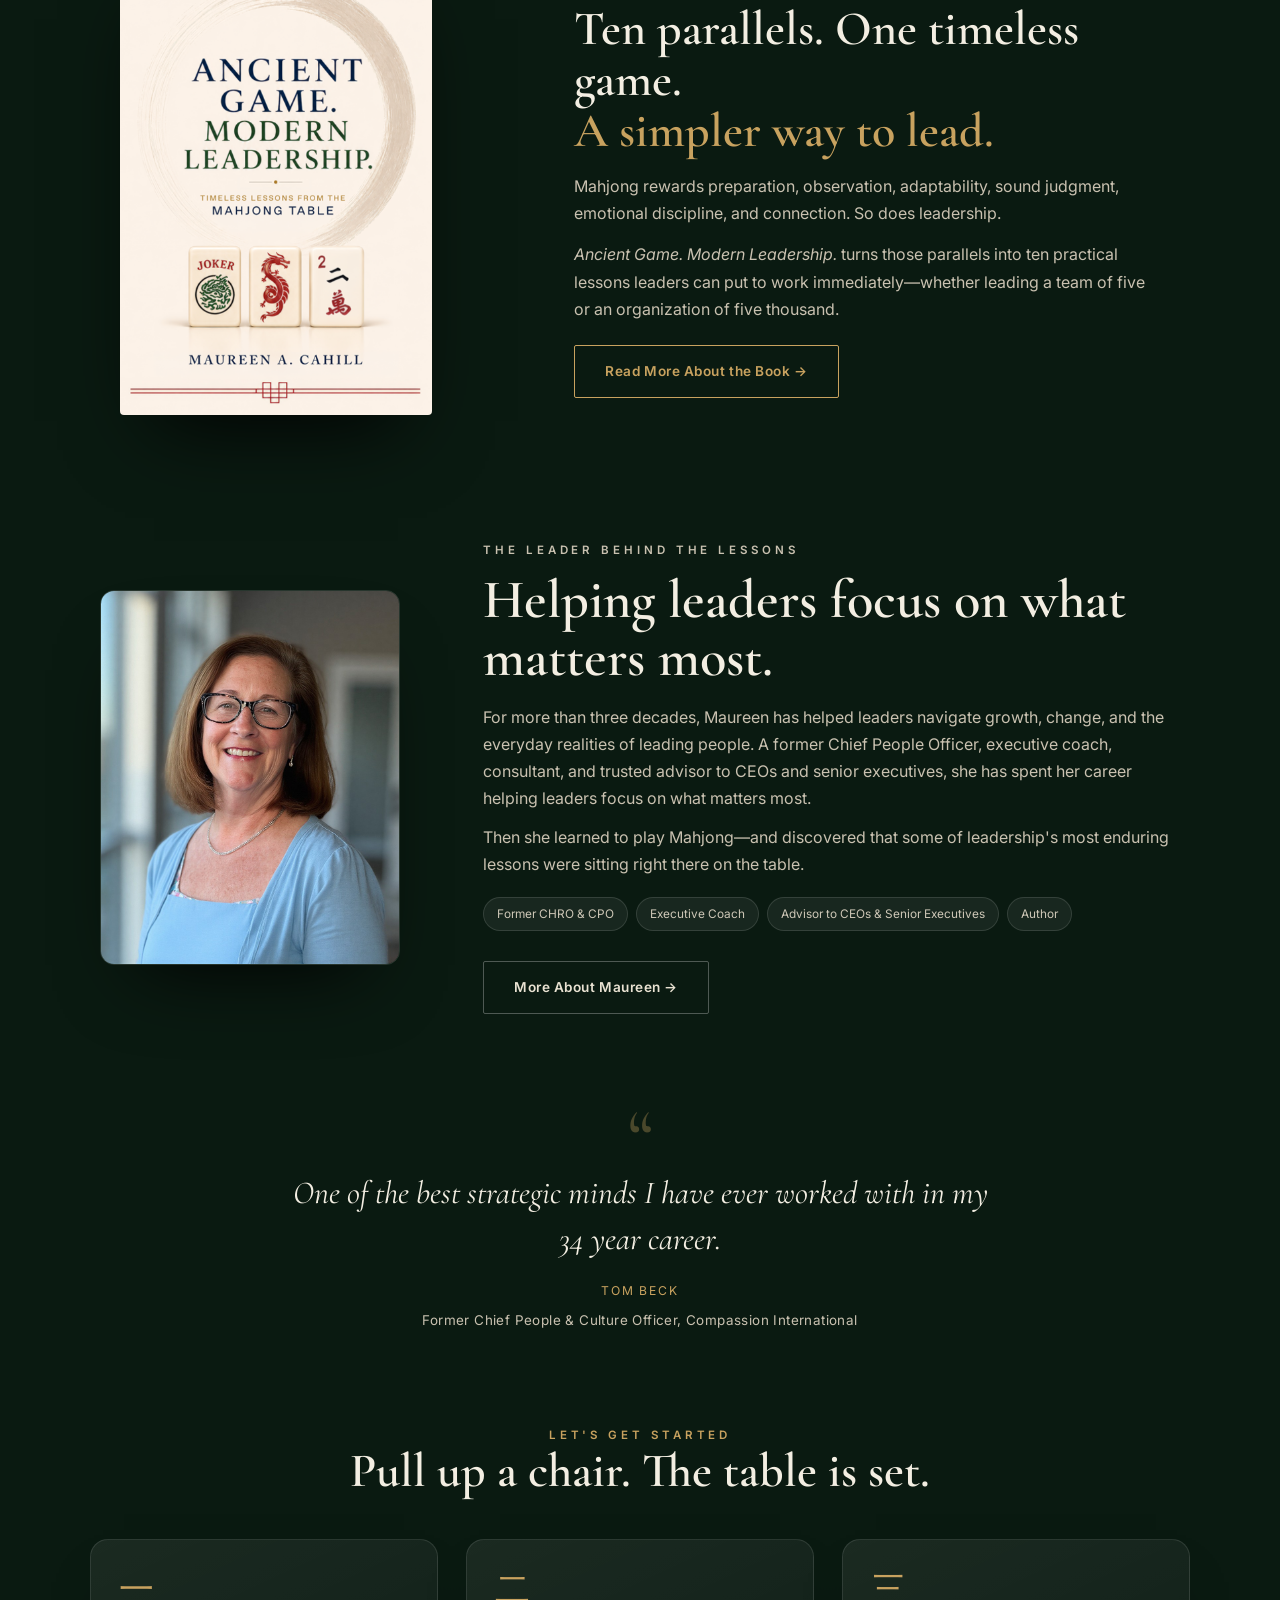
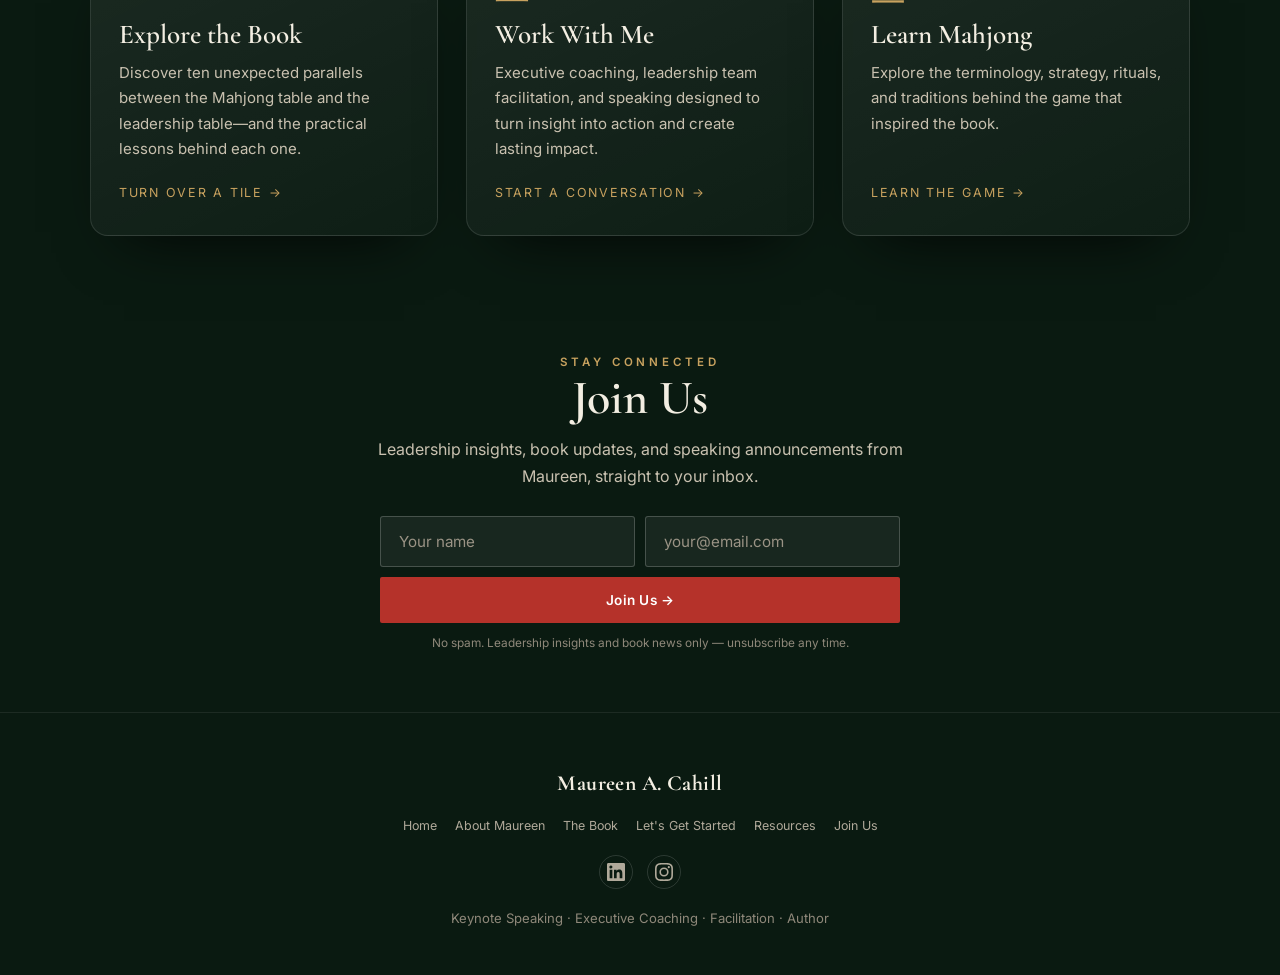
==== commit 2704db12: "Nancy's 22 Oct list: unsquash the cover, clean tile two, smaller dice band, Resources nav tab, launc" ====
--- a/index.html
+++ b/index.html
@@ -43,6 +43,7 @@
     <a href="about.html">About Maureen</a>
     <a href="book.html">The Book</a>
     <a href="start.html">Let's Get Started</a>
+    <a href="resources.html">Resources</a>
     <a href="launch.html" class="nav-cta">Join the Launch List</a>
   </div>
 </nav>
@@ -53,7 +54,7 @@
        aria-label="The three Mahjong tiles from the cover of Ancient Game. Modern Leadership. — the Joker, the red dragon, and the two of characters">
     <img class="t-cover" src="assets/tile-joker.png" alt="" width="155" height="243" fetchpriority="high">
     <img class="t-cover" src="assets/tile-dragon.png" alt="" width="155" height="244" fetchpriority="high">
-    <img class="t-cover" src="assets/tile-two-wan.png" alt="" width="162" height="250" fetchpriority="high">
+    <img class="t-cover" src="assets/tile-two-wan.png" alt="" width="162" height="243" fetchpriority="high">
   </div>
   <h1 class="reveal d1">Ancient Game.<br><span class="g">Modern Leadership.</span></h1>
   <p class="hook reveal d2">What can an ancient tile game teach today's leaders? <em>More than you might imagine.</em></p>
@@ -68,7 +69,7 @@
 
 <!-- ============ PHOTO BAND ============ -->
 <section class="act tight" style="padding-top:0">
-  <figure class="photo-band reveal">
+  <figure class="photo-band reveal" style="max-width:820px">
     <img src="assets/photos/ai-tile-dice-2.jpg" width="1256" height="619" alt="A Mahjong tile and two dice on green felt" loading="lazy">
   </figure>
 </section>
@@ -76,7 +77,7 @@
 <!-- ============ THE BOOK (teaser) ============ -->
 <section class="act">
   <div class="book">
-    <div class="cov reveal"><span class="soon">Coming Soon</span><img src="assets/book-cover.png" width="939" height="1414" alt="Cover of Ancient Game. Modern Leadership. by Maureen A. Cahill"></div>
+    <div class="cov reveal"><span class="soon" data-prelaunch>Coming Soon</span><img src="assets/book-cover.png" width="939" height="1414" alt="Cover of Ancient Game. Modern Leadership. by Maureen A. Cahill"></div>
     <div>
       <p class="eyebrow reveal">The Book</p>
       <h2 class="reveal d1">Ten parallels. One timeless game.<br><span style="color:var(--gold)">A simpler way to lead.</span></h2>
@@ -145,9 +146,10 @@
 
 <!-- ============ LAUNCH LIST ============ -->
 <section class="act">
-  <p class="eyebrow reveal">Be First</p>
-  <h2 class="reveal d1" style="font-size:clamp(2rem,5vw,3rem);color:var(--ivory)">Join the Launch List</h2>
-  <p class="lead reveal d2" style="margin-top:12px">Get leadership insights, book updates, speaking announcements, and occasional behind-the-scenes notes as <em>Ancient Game. Modern Leadership.</em> makes its way into the world.</p>
+  <p class="eyebrow reveal"><span data-prelaunch>Be First</span><span data-launched hidden>Stay Connected</span></p>
+  <h2 class="reveal d1" style="font-size:clamp(2rem,5vw,3rem);color:var(--ivory)"><span data-prelaunch>Join the Launch List</span><span data-launched hidden>Join Us</span></h2>
+  <p class="lead reveal d2" style="margin-top:12px" data-launched hidden>Leadership insights, book updates, and speaking announcements from Maureen, straight to your inbox.</p>
+  <p class="lead reveal d2" style="margin-top:12px" data-prelaunch>Get leadership insights, book updates, speaking announcements, and occasional behind-the-scenes notes as <em>Ancient Game. Modern Leadership.</em> makes its way into the world.</p>
   <div class="capture reveal d2">
     <form data-capture data-source="Launch List (Home)">
       <div class="fields">
@@ -155,7 +157,7 @@
         <input type="email" name="Email" placeholder="your@email.com" required aria-label="Your email">
       </div>
       <div class="fields" style="margin-top:10px">
-        <button type="submit" class="btn btn-red" style="flex:1">Join the Launch List →</button>
+        <button type="submit" class="btn btn-red" style="flex:1"><span data-prelaunch>Join the Launch List →</span><span data-launched hidden>Join Us →</span></button>
       </div>
       <p class="note">No spam. Leadership insights and book news only — unsubscribe any time.</p>
     </form>
@@ -168,7 +170,7 @@
   <a class="brand serif" href="index.html">Maureen A. Cahill</a>
   <div class="footlinks">
     <a href="index.html">Home</a><a href="about.html">About Maureen</a><a href="book.html">The Book</a>
-    <a href="start.html">Let's Get Started</a><a href="launch.html">Join the Launch List</a>
+    <a href="start.html">Let's Get Started</a><a href="resources.html">Resources</a><a href="launch.html">Join the Launch List</a>
   </div>
   <div class="footsocial">
     <a href="https://www.linkedin.com/in/maureencahill" target="_blank" rel="noopener" aria-label="Maureen A. Cahill on LinkedIn" title="LinkedIn">
--- a/assets/site.css
+++ b/assets/site.css
@@ -14,7 +14,7 @@
 .serif{font-family:'Cormorant Garamond',Georgia,serif}
 h1,h2,h3{font-family:'Cormorant Garamond',Georgia,serif;font-weight:600;line-height:1.06}
 a{color:inherit;text-decoration:none}
-img{max-width:100%}
+img{max-width:100%;height:auto}
 [hidden]{display:none!important}
 
 /* ---------- the living table environment (fixed backdrop) ---------- */
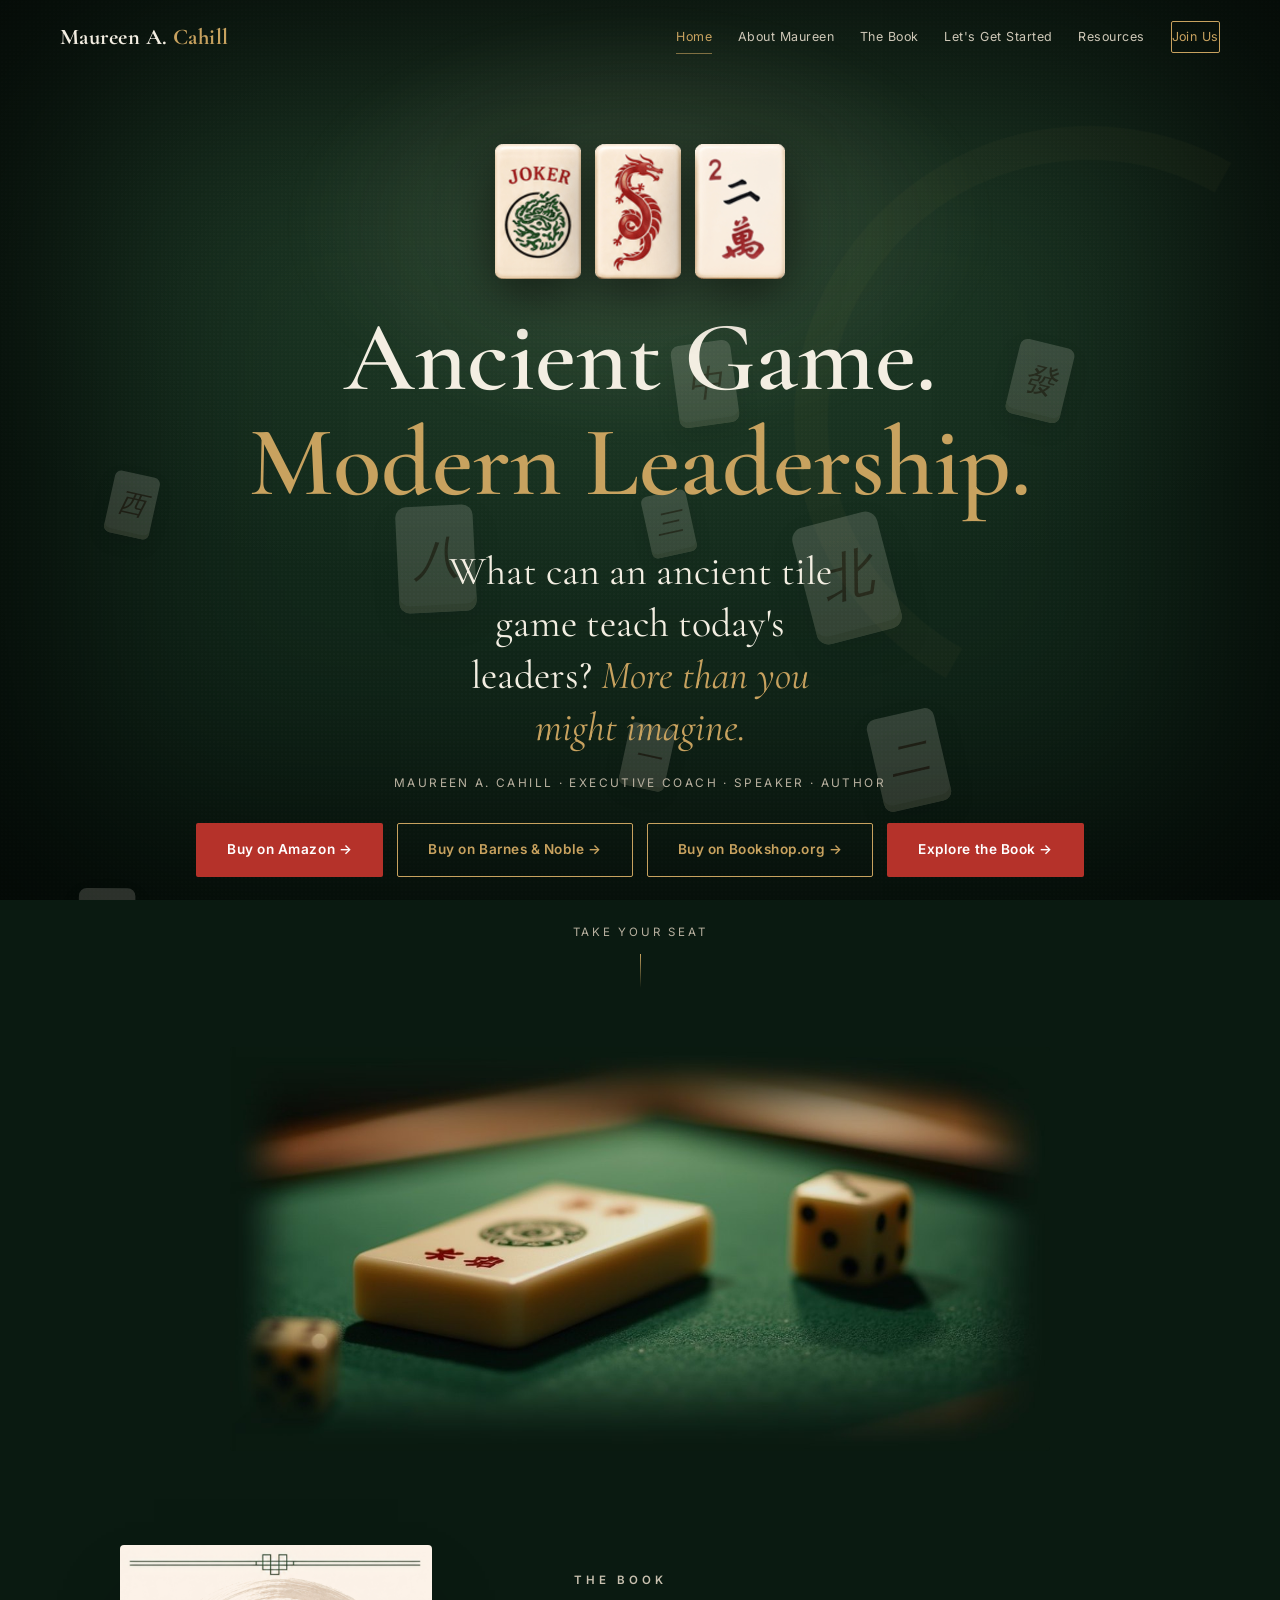
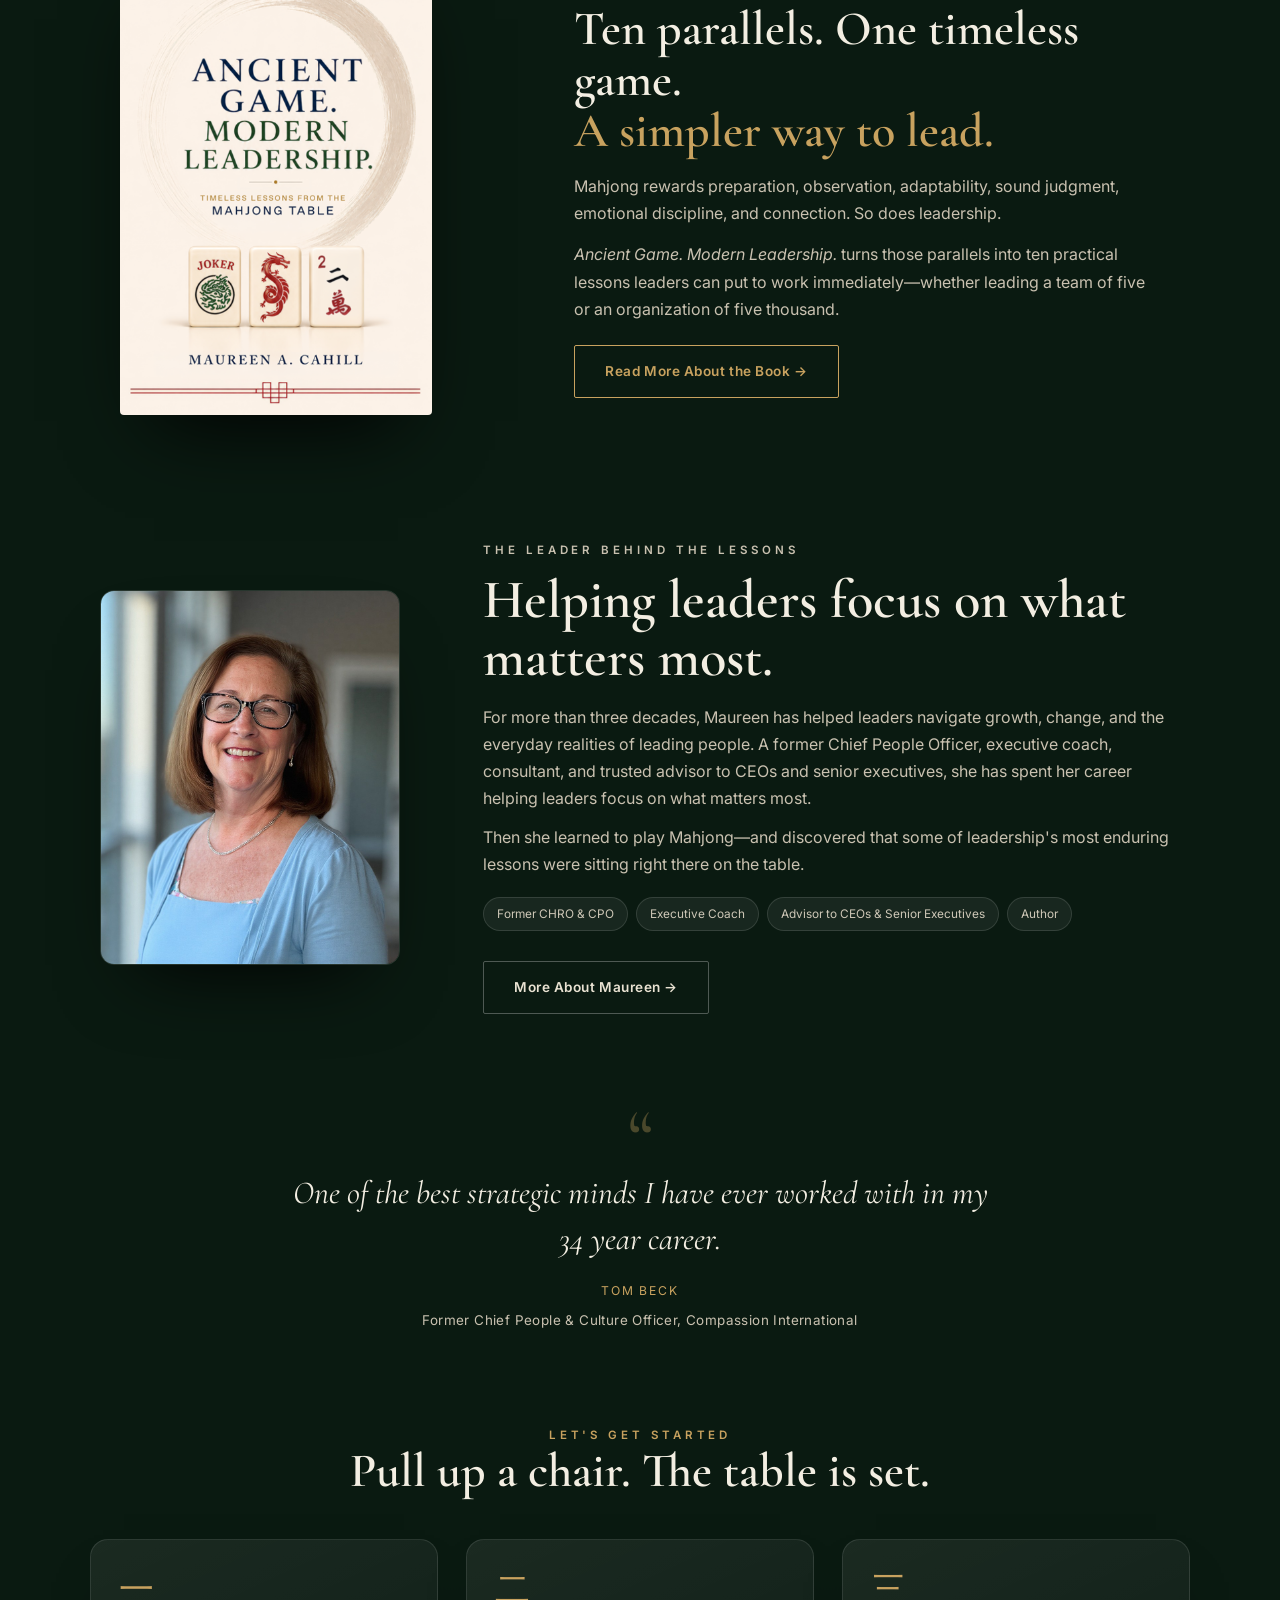
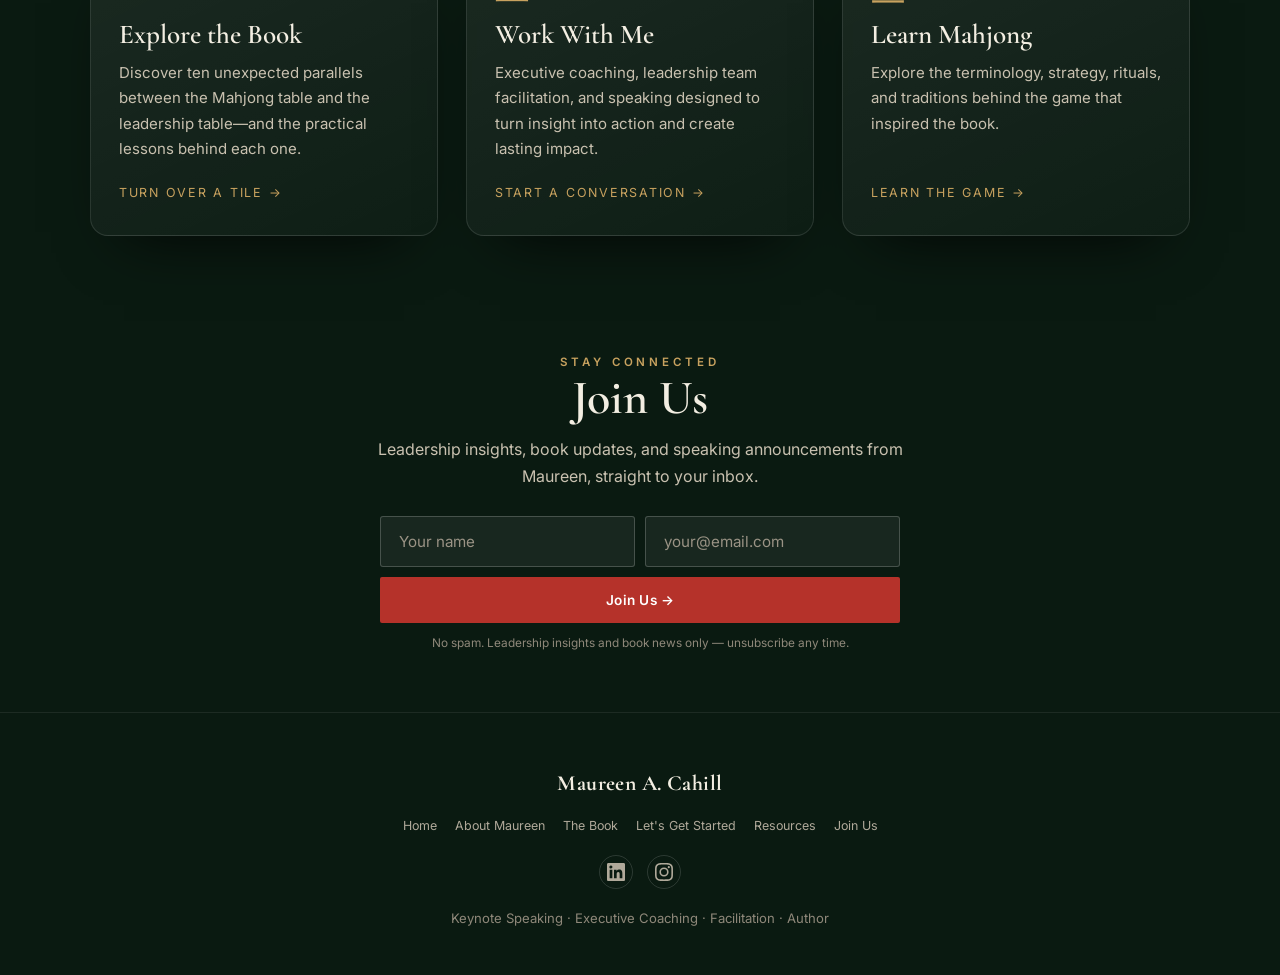
==== commit e0c24eef: "Post-launch cleanup: book is out — static Join Us everywhere, buy-it FAQ + store offers in schema, r" ====
--- a/index.html
+++ b/index.html
@@ -44,7 +44,7 @@
     <a href="book.html">The Book</a>
     <a href="start.html">Let's Get Started</a>
     <a href="resources.html">Resources</a>
-    <a href="launch.html" class="nav-cta">Join the Launch List</a>
+    <a href="launch.html" class="nav-cta">Join Us</a>
   </div>
 </nav>
 
@@ -62,7 +62,7 @@
   <div class="btn-row reveal d3">
     <a class="btn btn-red" data-buy hidden>Buy the Book →</a>
     <a href="book.html" class="btn btn-red">Explore the Book →</a>
-    <a href="launch.html" class="btn btn-gold" data-prelaunch-cta>Join the Launch List</a>
+    <a href="launch.html" class="btn btn-gold" data-prelaunch-cta hidden>Join Us</a>
   </div>
   <div class="scrollcue">Take your seat</div>
 </header>
@@ -77,7 +77,7 @@
 <!-- ============ THE BOOK (teaser) ============ -->
 <section class="act">
   <div class="book">
-    <div class="cov reveal"><span class="soon" data-prelaunch>Coming Soon</span><img src="assets/book-cover.png" width="939" height="1414" alt="Cover of Ancient Game. Modern Leadership. by Maureen A. Cahill"></div>
+    <div class="cov reveal"><span class="soon" data-prelaunch hidden>Coming Soon</span><img src="assets/book-cover.png" width="939" height="1414" alt="Cover of Ancient Game. Modern Leadership. by Maureen A. Cahill"></div>
     <div>
       <p class="eyebrow reveal">The Book</p>
       <h2 class="reveal d1">Ten parallels. One timeless game.<br><span style="color:var(--gold)">A simpler way to lead.</span></h2>
@@ -146,10 +146,10 @@
 
 <!-- ============ LAUNCH LIST ============ -->
 <section class="act">
-  <p class="eyebrow reveal"><span data-prelaunch>Be First</span><span data-launched hidden>Stay Connected</span></p>
-  <h2 class="reveal d1" style="font-size:clamp(2rem,5vw,3rem);color:var(--ivory)"><span data-prelaunch>Join the Launch List</span><span data-launched hidden>Join Us</span></h2>
-  <p class="lead reveal d2" style="margin-top:12px" data-launched hidden>Leadership insights, book updates, and speaking announcements from Maureen, straight to your inbox.</p>
-  <p class="lead reveal d2" style="margin-top:12px" data-prelaunch>Get leadership insights, book updates, speaking announcements, and occasional behind-the-scenes notes as <em>Ancient Game. Modern Leadership.</em> makes its way into the world.</p>
+  <p class="eyebrow reveal"><span data-prelaunch hidden>Be First</span><span data-launched>Stay Connected</span></p>
+  <h2 class="reveal d1" style="font-size:clamp(2rem,5vw,3rem);color:var(--ivory)"><span data-prelaunch hidden>Join the Launch List</span><span data-launched>Join Us</span></h2>
+  <p class="lead reveal d2" style="margin-top:12px" data-launched>Leadership insights, book updates, and speaking announcements from Maureen, straight to your inbox.</p>
+  <p class="lead reveal d2" style="margin-top:12px" data-prelaunch hidden>Get leadership insights, book updates, speaking announcements, and occasional behind-the-scenes notes as <em>Ancient Game. Modern Leadership.</em> makes its way into the world.</p>
   <div class="capture reveal d2">
     <form data-capture data-source="Launch List (Home)">
       <div class="fields">
@@ -157,7 +157,7 @@
         <input type="email" name="Email" placeholder="your@email.com" required aria-label="Your email">
       </div>
       <div class="fields" style="margin-top:10px">
-        <button type="submit" class="btn btn-red" style="flex:1"><span data-prelaunch>Join the Launch List →</span><span data-launched hidden>Join Us →</span></button>
+        <button type="submit" class="btn btn-red" style="flex:1"><span data-prelaunch hidden>Join the Launch List →</span><span data-launched>Join Us →</span></button>
       </div>
       <p class="note">No spam. Leadership insights and book news only — unsubscribe any time.</p>
     </form>
@@ -170,7 +170,7 @@
   <a class="brand serif" href="index.html">Maureen A. Cahill</a>
   <div class="footlinks">
     <a href="index.html">Home</a><a href="about.html">About Maureen</a><a href="book.html">The Book</a>
-    <a href="start.html">Let's Get Started</a><a href="resources.html">Resources</a><a href="launch.html">Join the Launch List</a>
+    <a href="start.html">Let's Get Started</a><a href="resources.html">Resources</a><a href="launch.html">Join Us</a>
   </div>
   <div class="footsocial">
     <a href="https://www.linkedin.com/in/maureencahill" target="_blank" rel="noopener" aria-label="Maureen A. Cahill on LinkedIn" title="LinkedIn">
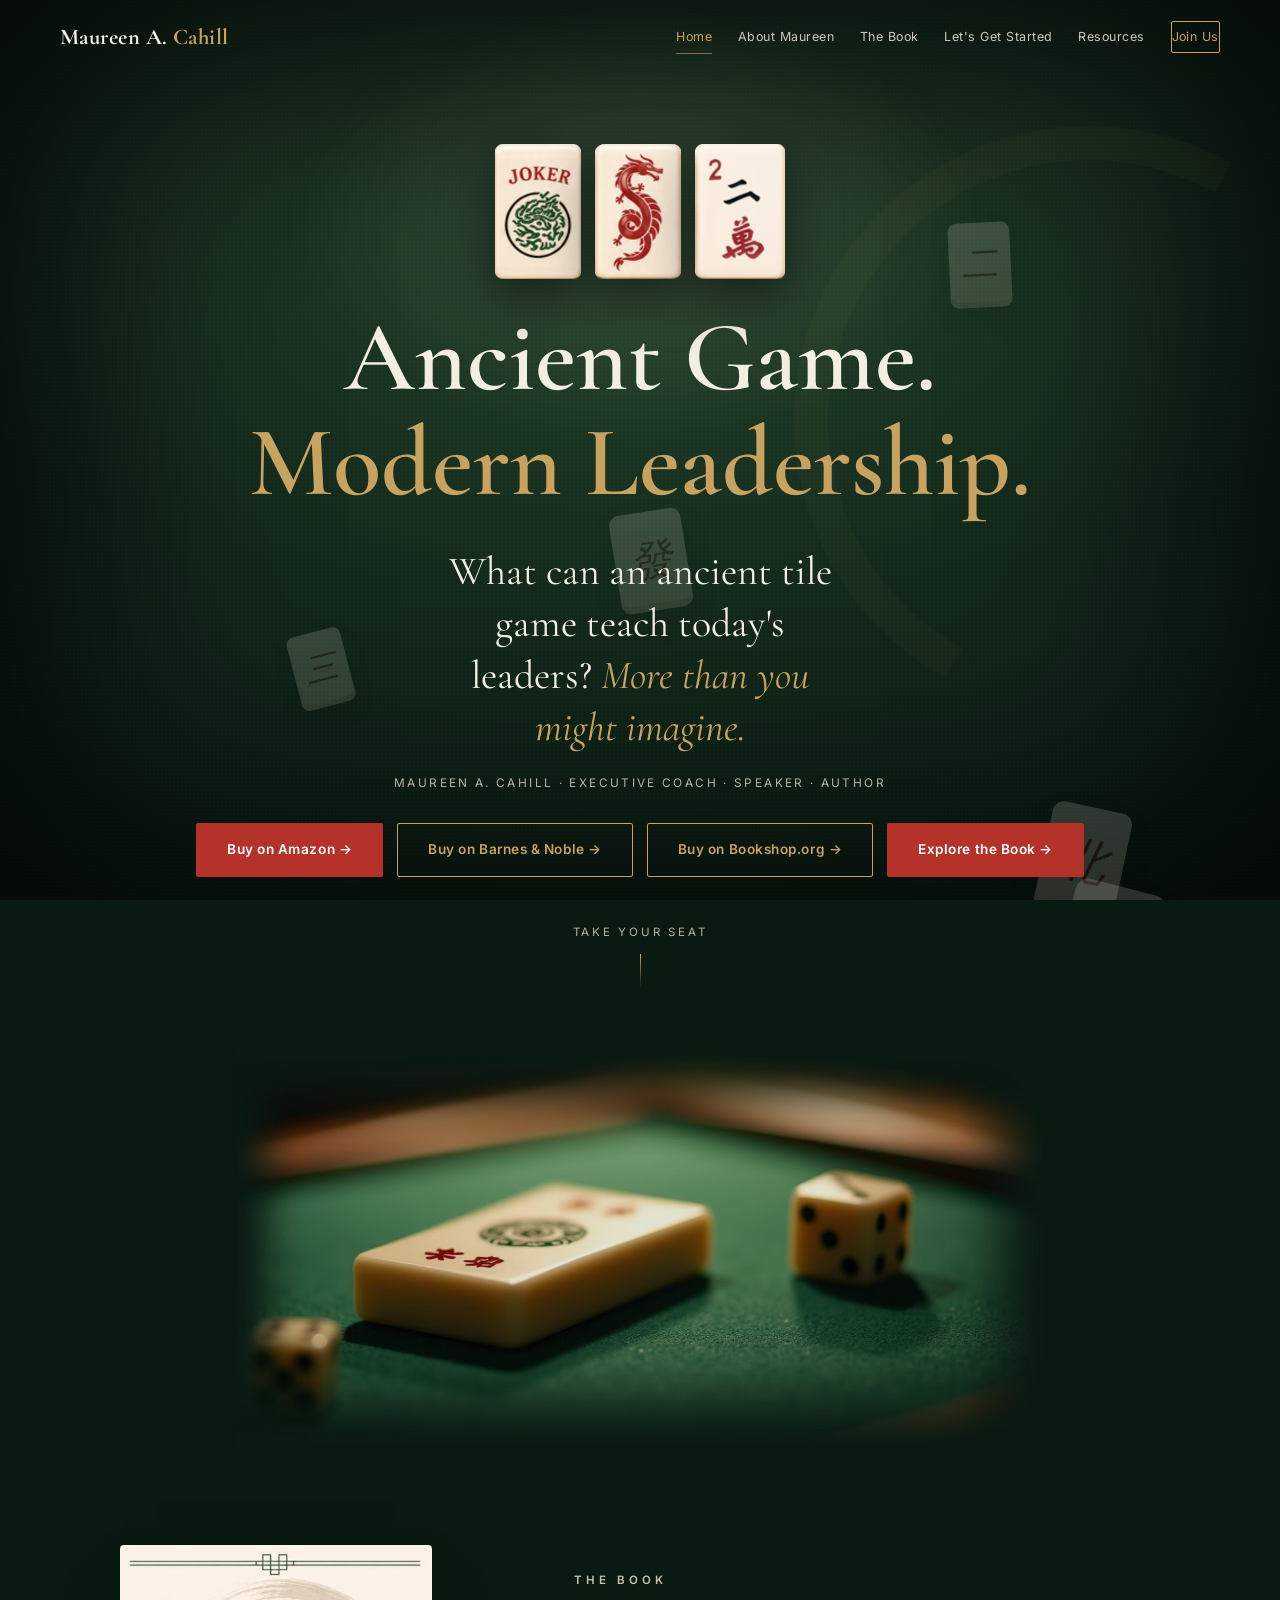
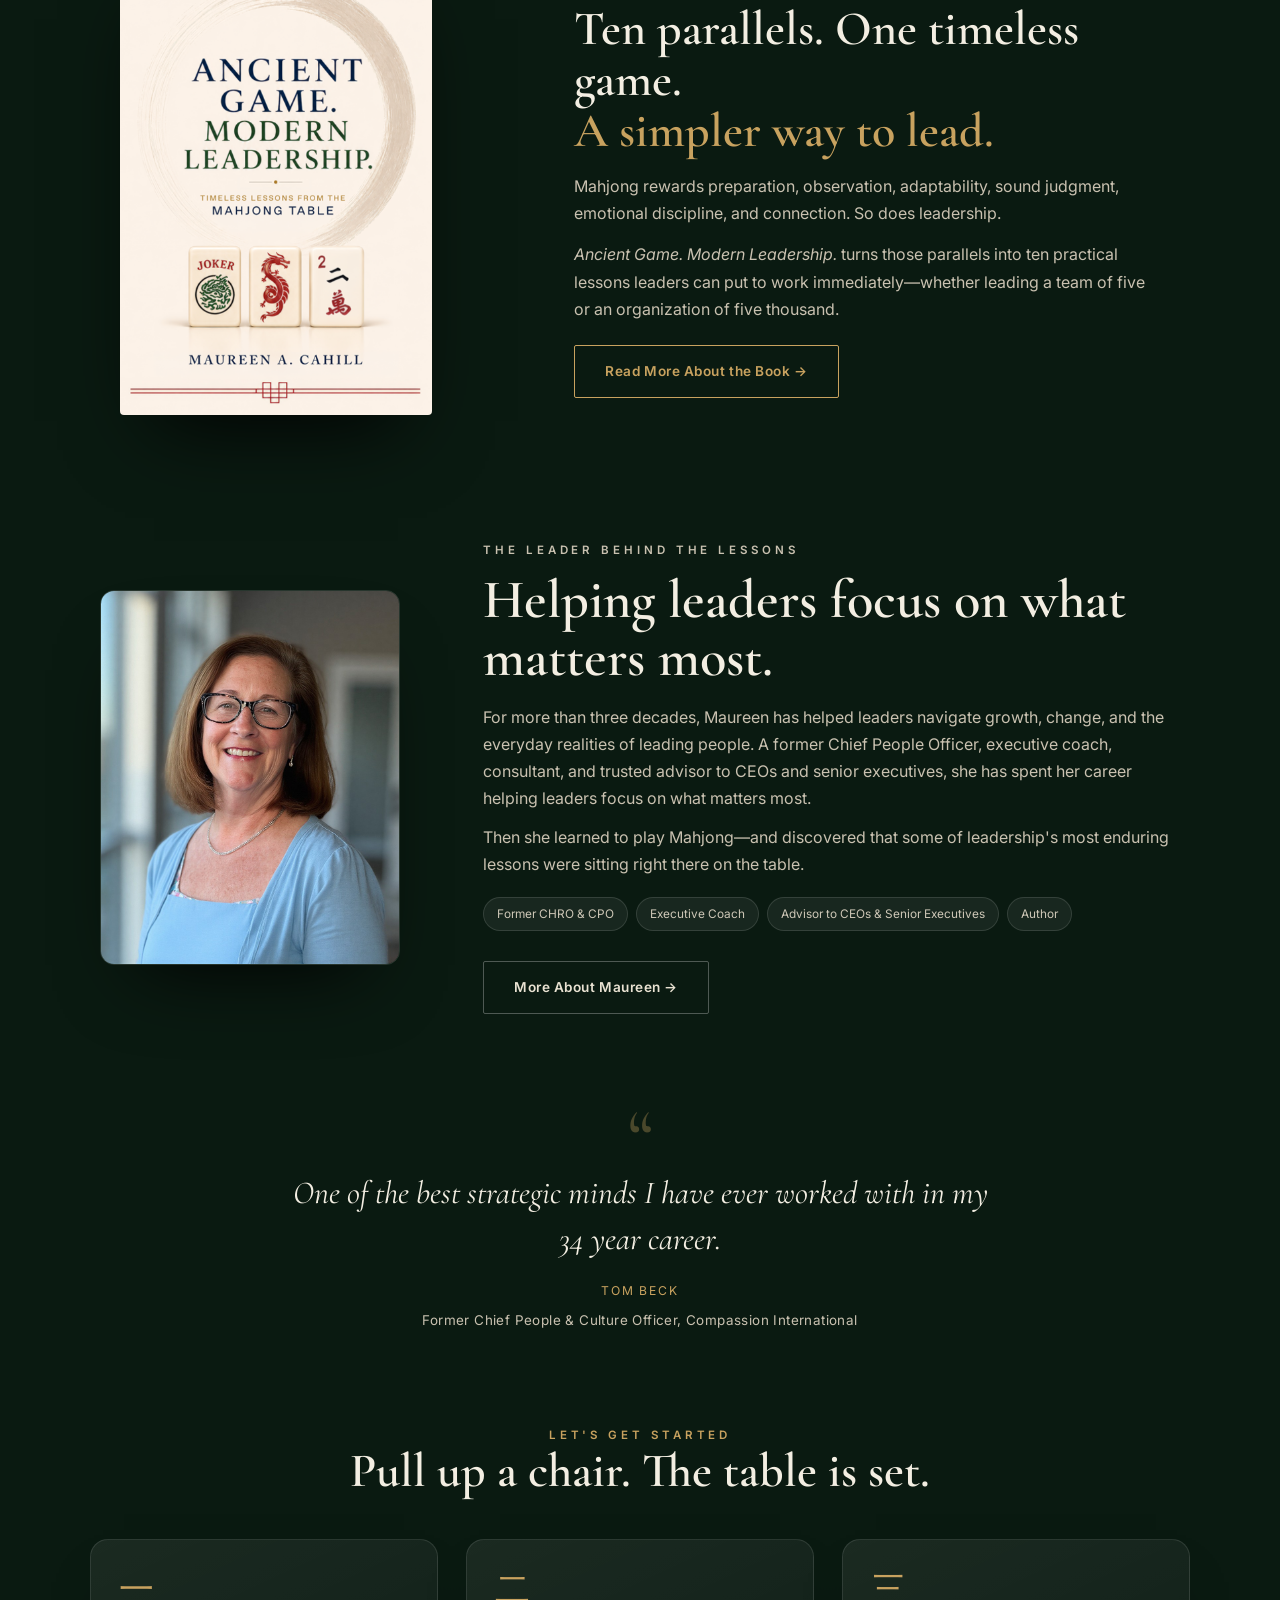
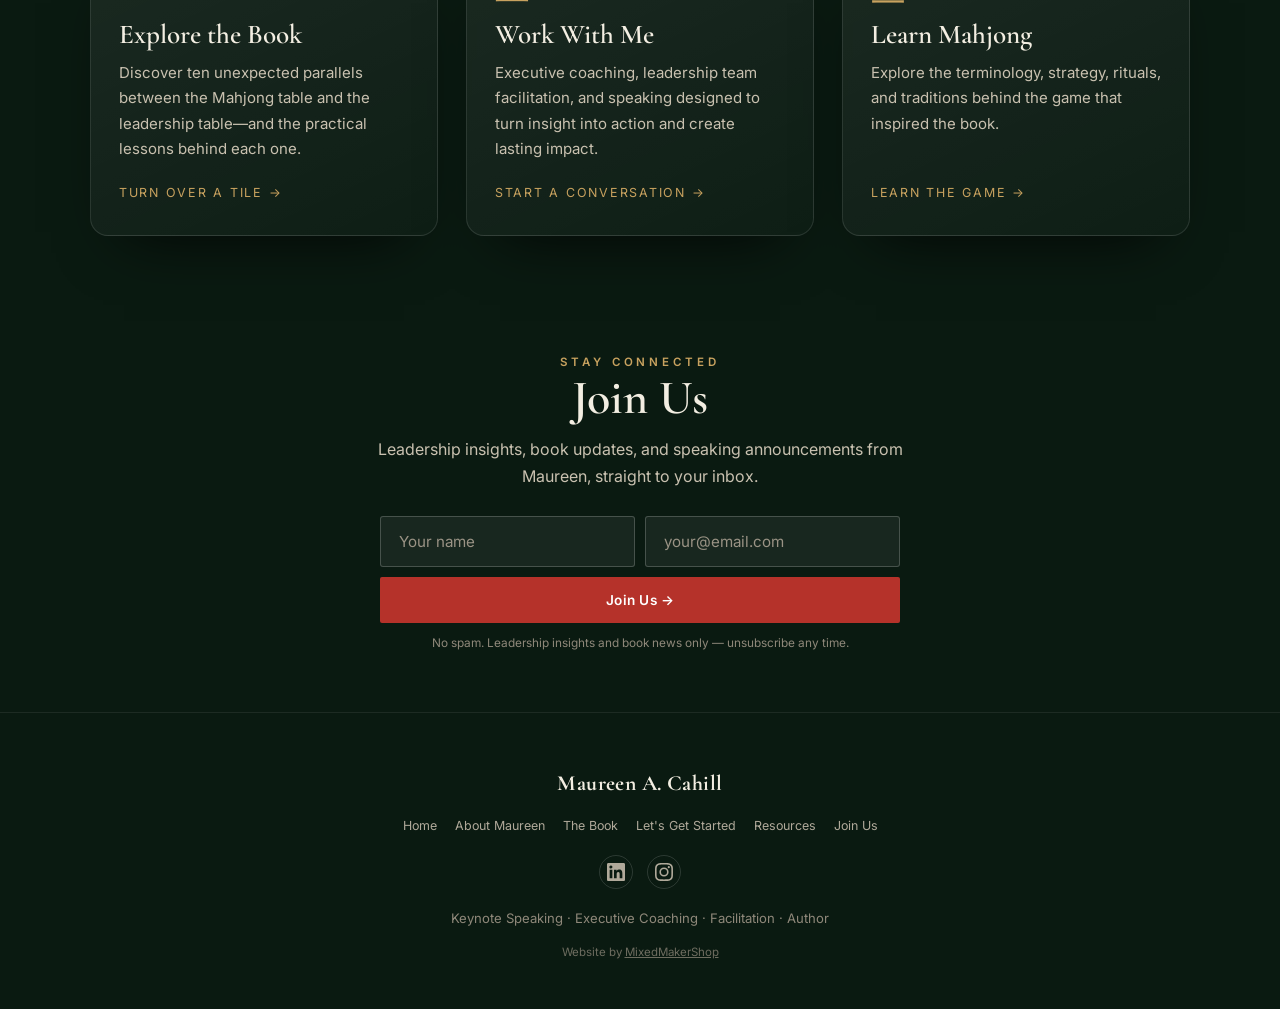
==== commit 887d868a: "Footer: add small 'Website by MixedMakerShop' credit link Co-Authored-By: Claude Fable 5.2 <noreply@" ====
--- a/index.html
+++ b/index.html
@@ -181,6 +181,7 @@
     </a>
   </div>
   Keynote Speaking · Executive Coaching · Facilitation · Author
+  <div style="margin-top:14px;font-size:.72rem;opacity:.75">Website by <a href="https://mixedmakershop.com/web-design" target="_blank" rel="noopener" style="color:inherit;text-decoration:underline">MixedMakerShop</a></div>
 </footer>
 
 <script src="assets/site.js"></script>
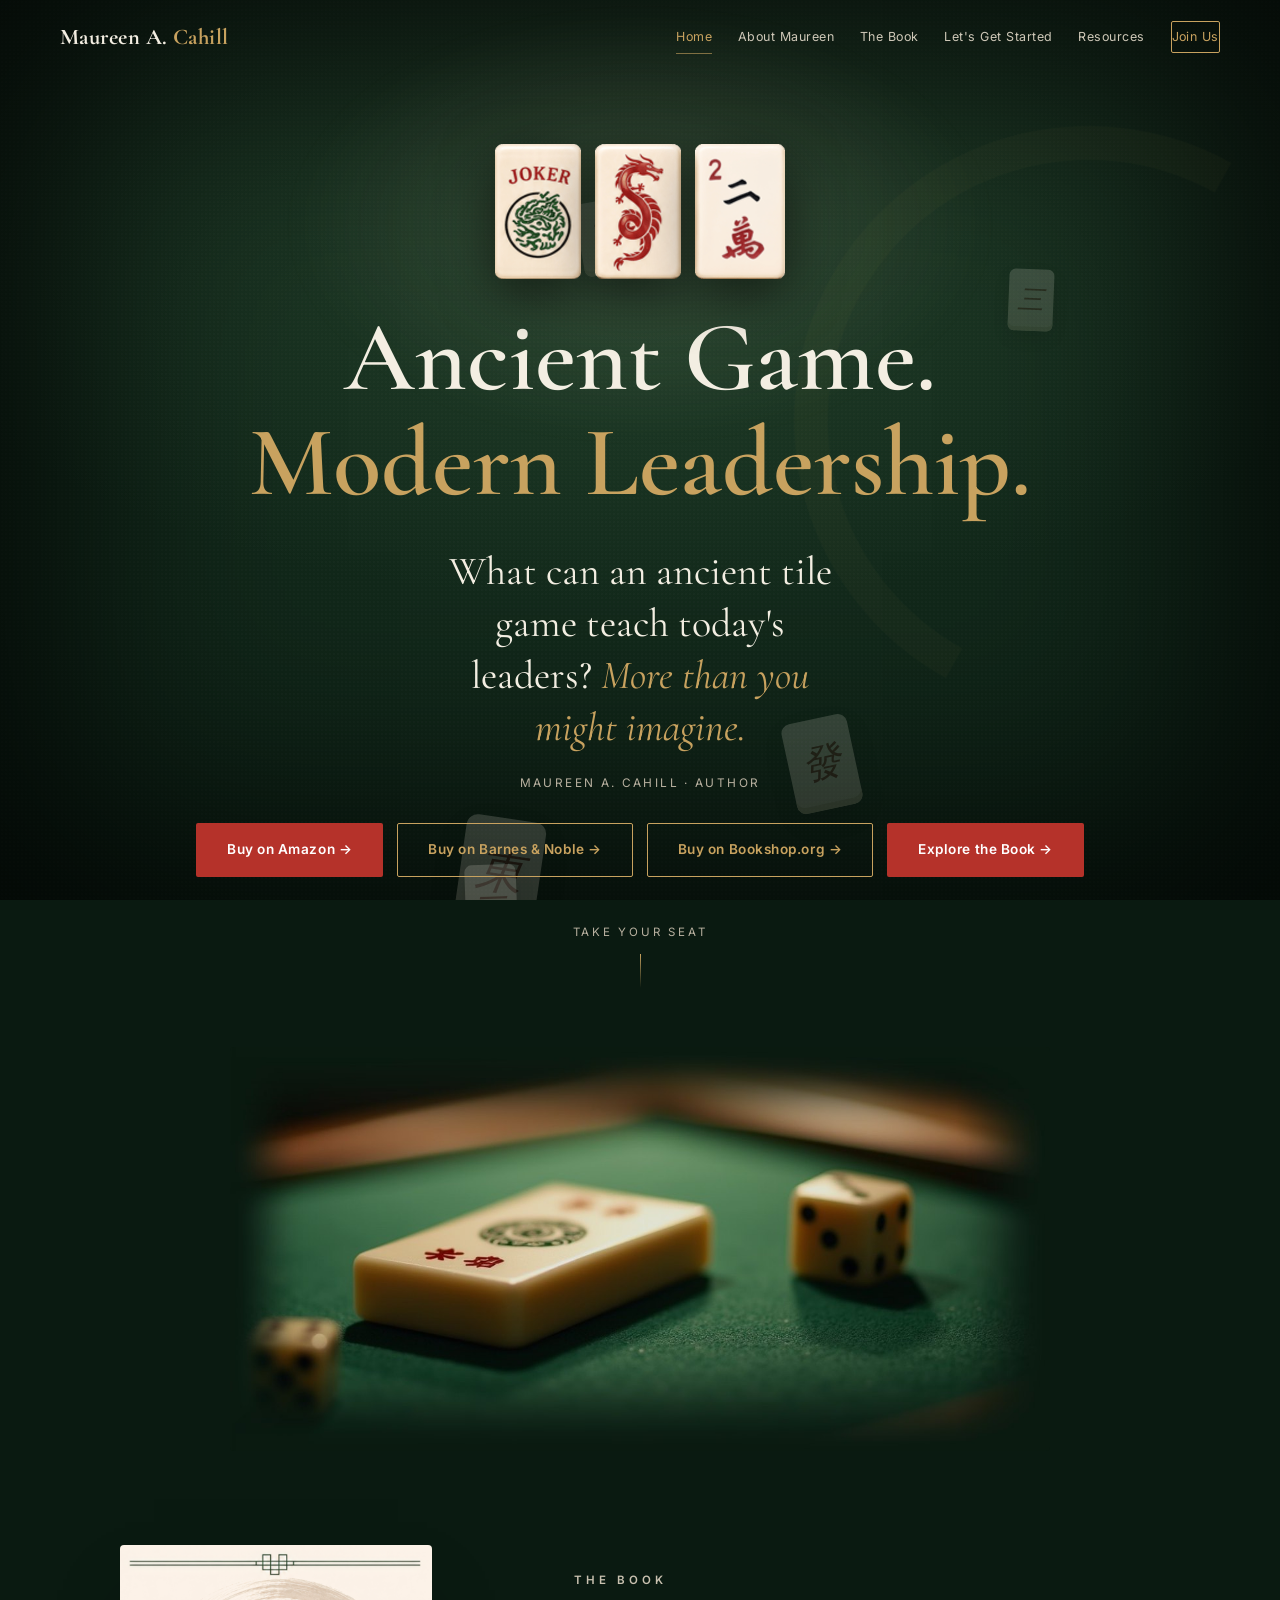
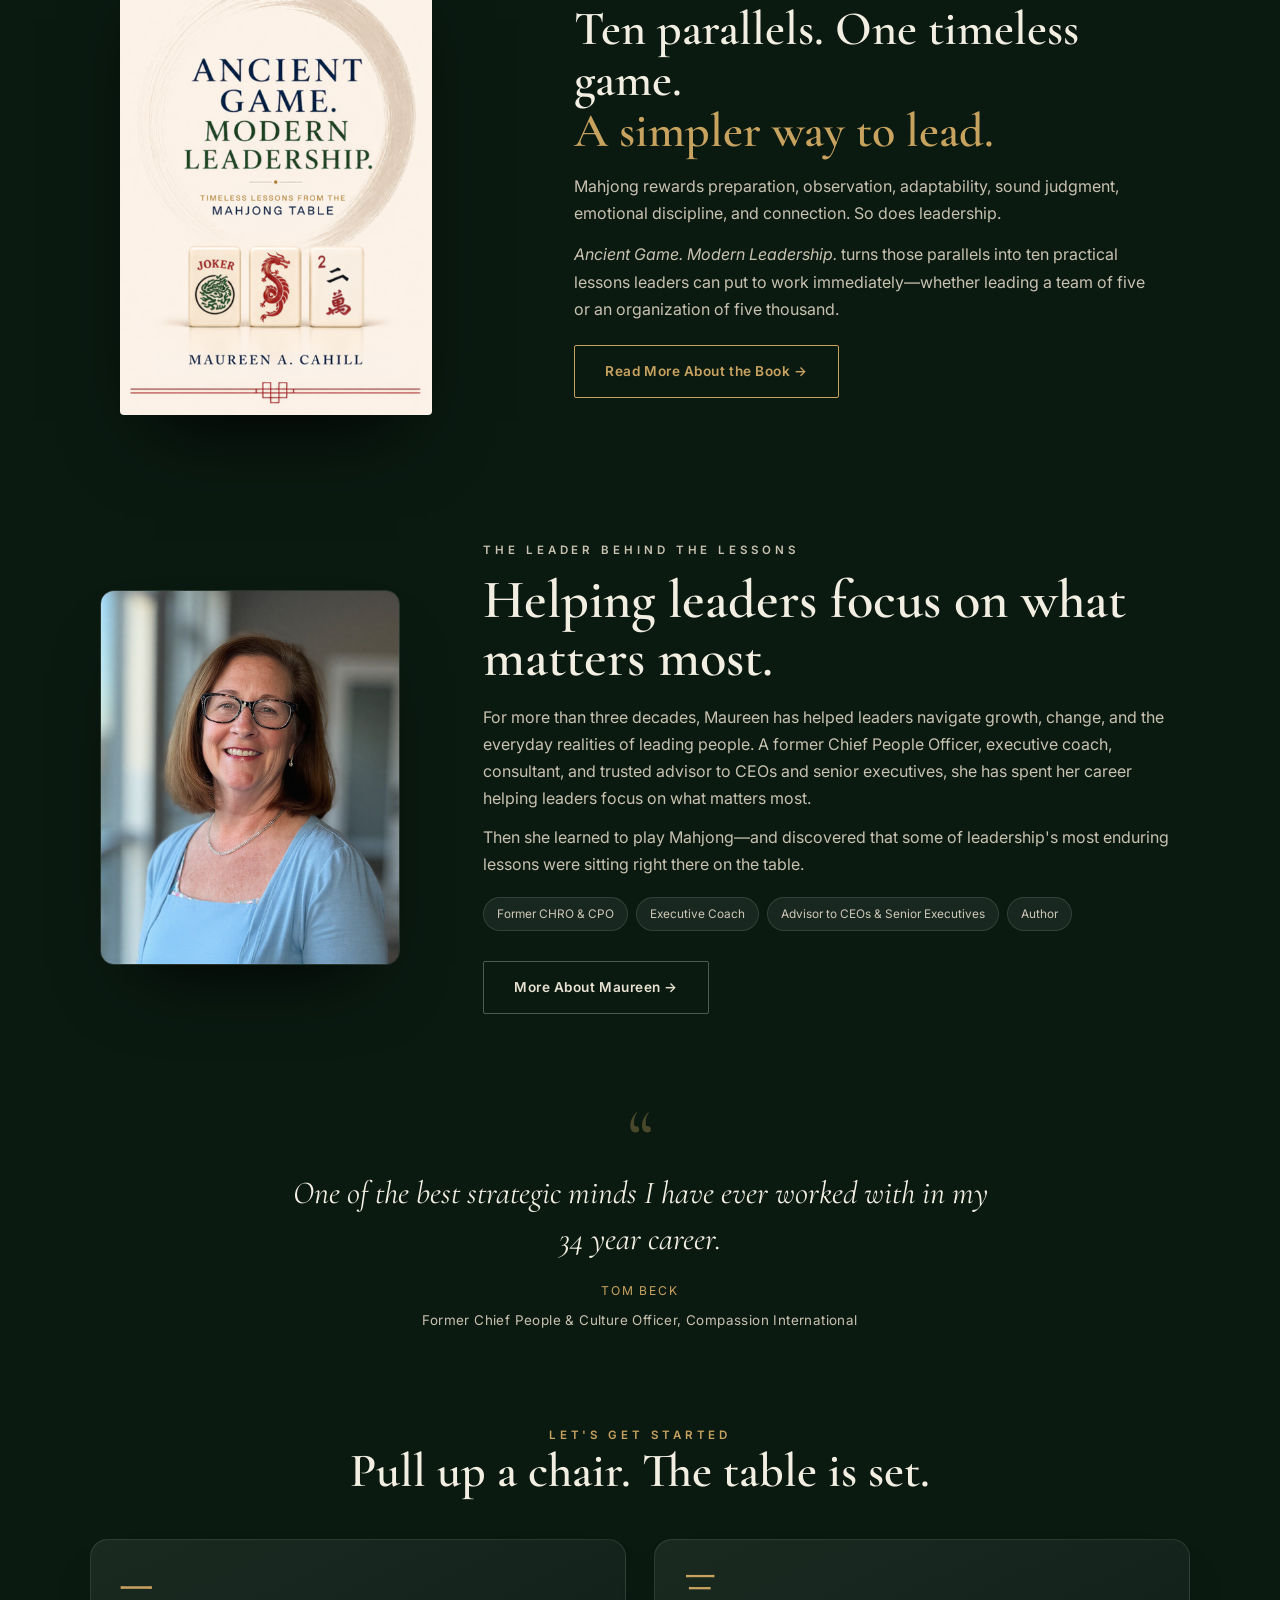
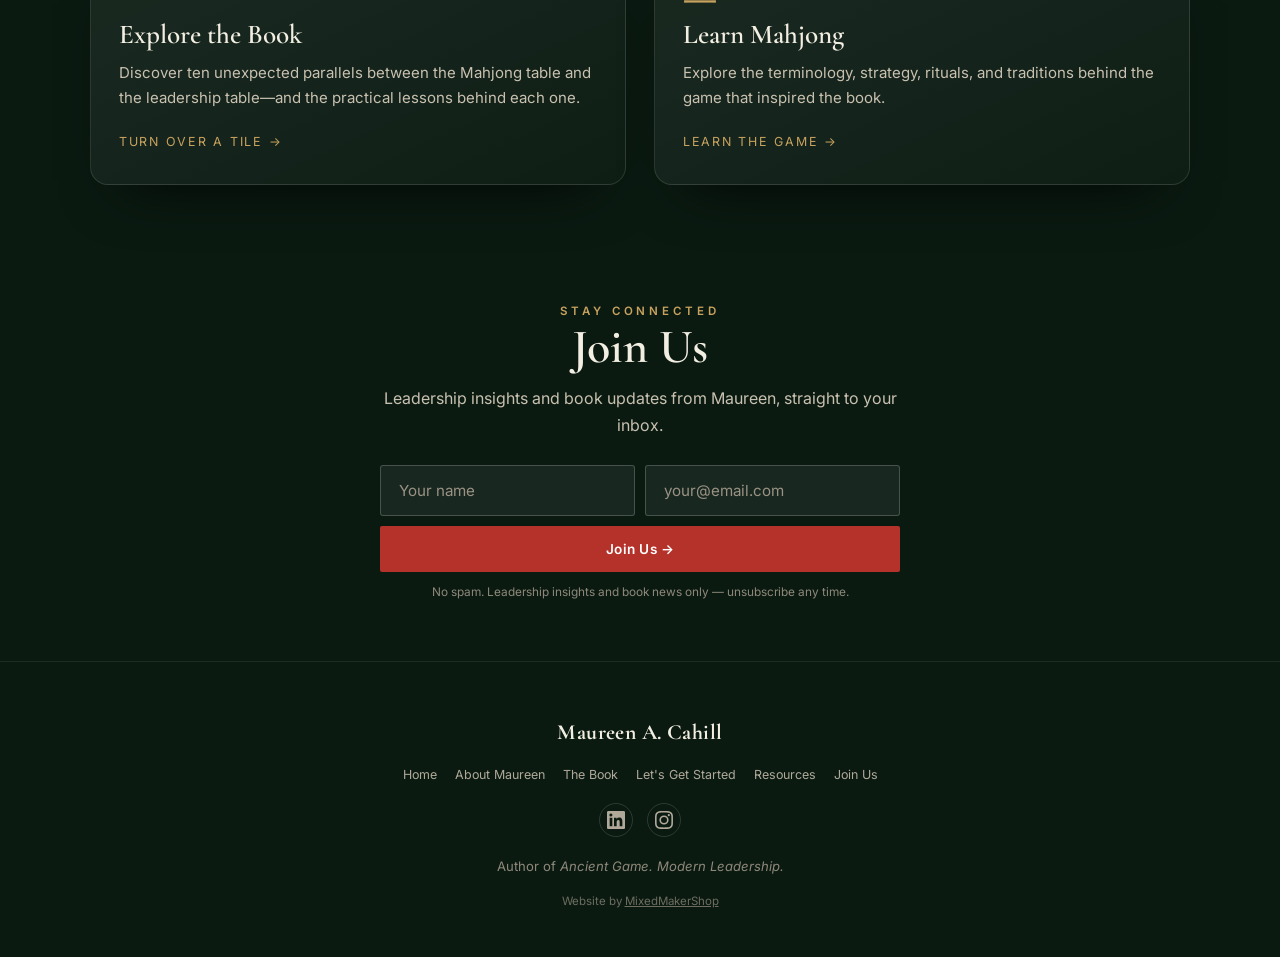
==== commit a5bd33ef: "Remove speaking and coaching: Speaker Kit, Work With Me section, speaking mentions; title now Author" ====
--- a/index.html
+++ b/index.html
@@ -4,7 +4,7 @@
 <meta charset="utf-8">
 <meta name="viewport" content="width=device-width, initial-scale=1">
 <title>Maureen A. Cahill — Ancient Game. Modern Leadership.</title>
-<meta name="description" content="What can an ancient tile game teach today's leaders? Author, executive coach and speaker Maureen A. Cahill draws ten leadership parallels from the Mahjong table.">
+<meta name="description" content="What can an ancient tile game teach today's leaders? Author Maureen A. Cahill draws ten leadership parallels from the Mahjong table.">
 <meta name="robots" content="index, follow">
 <meta name="author" content="Maureen A. Cahill">
 <link rel="canonical" href="https://maureenacahill.com/">
@@ -18,7 +18,7 @@
 <meta name="twitter:title" content="Maureen A. Cahill — Ancient Game. Modern Leadership.">
 <meta name="twitter:description" content="Ten leadership parallels drawn from one of the world's oldest games.">
 <meta name="twitter:image" content="https://maureenacahill.com/assets/book-cover.png">
-<script type="application/ld+json">{"@context": "https://schema.org", "@graph": [{"@type": "WebSite", "@id": "https://maureenacahill.com/#website", "name": "Maureen A. Cahill", "url": "https://maureenacahill.com/", "description": "Ten leadership parallels drawn from the ancient game of Mahjong.", "publisher": {"@id": "https://maureenacahill.com/#practice"}}, {"@type": "ProfessionalService", "@id": "https://maureenacahill.com/#practice", "name": "Maureen A. Cahill — Executive Coaching & Keynote Speaking", "url": "https://maureenacahill.com/", "image": "https://maureenacahill.com/assets/maureen-2.jpg", "description": "Executive coaching, leadership team facilitation and keynote speaking for new managers and senior executives.", "address": {"@type": "PostalAddress", "addressLocality": "Bentonville", "addressRegion": "AR", "postalCode": "72712", "addressCountry": "US"}, "geo": {"@type": "GeoCoordinates", "latitude": 36.3729, "longitude": -94.2088}, "areaServed": {"@type": "Country", "name": "United States"}, "founder": {"@id": "https://maureenacahill.com/#maureen"}, "sameAs": ["https://www.linkedin.com/in/maureencahill", "https://www.instagram.com/maureen_a_cahill/"], "knowsAbout": ["Leadership", "Executive coaching", "Leadership development", "Team facilitation", "Keynote speaking", "Mahjong"], "hasOfferCatalog": {"@type": "OfferCatalog", "name": "Services", "itemListElement": [{"@type": "Offer", "itemOffered": {"@type": "Service", "name": "Keynote Speaking", "provider": {"@id": "https://maureenacahill.com/#practice"}}}, {"@type": "Offer", "itemOffered": {"@type": "Service", "name": "Executive Coaching", "provider": {"@id": "https://maureenacahill.com/#practice"}}}, {"@type": "Offer", "itemOffered": {"@type": "Service", "name": "Leadership Team Facilitation", "provider": {"@id": "https://maureenacahill.com/#practice"}}}]}}, {"@type": "Person", "@id": "https://maureenacahill.com/#maureen", "name": "Maureen A. Cahill", "jobTitle": "Executive Coach, Speaker & Author", "url": "https://maureenacahill.com/about.html", "sameAs": ["https://www.linkedin.com/in/maureencahill", "https://www.instagram.com/maureen_a_cahill/"], "worksFor": {"@id": "https://maureenacahill.com/#practice"}}]}</script>
+<script type="application/ld+json">{"@context": "https://schema.org", "@graph": [{"@type": "WebSite", "@id": "https://maureenacahill.com/#website", "name": "Maureen A. Cahill", "url": "https://maureenacahill.com/", "description": "Ten leadership parallels drawn from the ancient game of Mahjong."}, {"@type": "Person", "@id": "https://maureenacahill.com/#maureen", "name": "Maureen A. Cahill", "jobTitle": "Author", "url": "https://maureenacahill.com/about.html", "sameAs": ["https://www.linkedin.com/in/maureencahill", "https://www.instagram.com/maureen_a_cahill/"]}]}</script>
 <link rel="preconnect" href="https://fonts.googleapis.com">
 <link rel="preconnect" href="https://fonts.gstatic.com" crossorigin>
 <link href="https://fonts.googleapis.com/css2?family=Cormorant+Garamond:ital,wght@0,400;0,500;0,600;0,700;1,400;1,600&family=Inter:wght@300;400;500;600&display=swap" rel="stylesheet">
@@ -58,7 +58,7 @@
   </div>
   <h1 class="reveal d1">Ancient Game.<br><span class="g">Modern Leadership.</span></h1>
   <p class="hook reveal d2">What can an ancient tile game teach today's leaders? <em>More than you might imagine.</em></p>
-  <p class="who reveal d3">Maureen A. Cahill · Executive Coach · Speaker · Author</p>
+  <p class="who reveal d3">Maureen A. Cahill · Author</p>
   <div class="btn-row reveal d3">
     <a class="btn btn-red" data-buy hidden>Buy the Book →</a>
     <a href="book.html" class="btn btn-red">Explore the Book →</a>
@@ -129,12 +129,6 @@
       <p>Discover ten unexpected parallels between the Mahjong table and the leadership table—and the practical lessons behind each one.</p>
       <div class="go">Turn over a tile →</div>
     </a>
-    <a class="path link reveal d2" href="start.html#work">
-      <div class="mark">二</div>
-      <h3>Work With Me</h3>
-      <p>Executive coaching, leadership team facilitation, and speaking designed to turn insight into action and create lasting impact.</p>
-      <div class="go">Start a conversation →</div>
-    </a>
     <a class="path link reveal d3" href="start.html#mahjong">
       <div class="mark">三</div>
       <h3>Learn Mahjong</h3>
@@ -148,8 +142,8 @@
 <section class="act">
   <p class="eyebrow reveal"><span data-prelaunch hidden>Be First</span><span data-launched>Stay Connected</span></p>
   <h2 class="reveal d1" style="font-size:clamp(2rem,5vw,3rem);color:var(--ivory)"><span data-prelaunch hidden>Join the Launch List</span><span data-launched>Join Us</span></h2>
-  <p class="lead reveal d2" style="margin-top:12px" data-launched>Leadership insights, book updates, and speaking announcements from Maureen, straight to your inbox.</p>
-  <p class="lead reveal d2" style="margin-top:12px" data-prelaunch hidden>Get leadership insights, book updates, speaking announcements, and occasional behind-the-scenes notes as <em>Ancient Game. Modern Leadership.</em> makes its way into the world.</p>
+  <p class="lead reveal d2" style="margin-top:12px" data-launched>Leadership insights and book updates from Maureen, straight to your inbox.</p>
+  <p class="lead reveal d2" style="margin-top:12px" data-prelaunch hidden>Get leadership insights, book updates, and occasional behind-the-scenes notes as <em>Ancient Game. Modern Leadership.</em> makes its way into the world.</p>
   <div class="capture reveal d2">
     <form data-capture data-source="Launch List (Home)">
       <div class="fields">
@@ -180,7 +174,7 @@
       <svg viewBox="0 0 24 24" width="18" height="18" aria-hidden="true" focusable="false"><path fill="currentColor" d="M12 2.16c3.2 0 3.58.01 4.85.07 1.17.05 1.8.25 2.23.41.56.22.96.48 1.38.9.42.42.68.82.9 1.38.16.42.36 1.06.41 2.23.06 1.27.07 1.65.07 4.85s-.01 3.58-.07 4.85c-.05 1.17-.25 1.8-.41 2.23-.22.56-.48.96-.9 1.38-.42.42-.82.68-1.38.9-.42.16-1.06.36-2.23.41-1.27.06-1.65.07-4.85.07s-3.58-.01-4.85-.07c-1.17-.05-1.8-.25-2.23-.41a3.7 3.7 0 0 1-1.38-.9 3.7 3.7 0 0 1-.9-1.38c-.16-.42-.36-1.06-.41-2.23C2.17 15.58 2.16 15.2 2.16 12s.01-3.58.07-4.85c.05-1.17.25-1.8.41-2.23.22-.56.48-.96.9-1.38.42-.42.82-.68 1.38-.9.42-.16 1.06-.36 2.23-.41C8.42 2.17 8.8 2.16 12 2.16M12 0C8.74 0 8.33.01 7.05.07 5.78.13 4.9.33 4.14.63a5.9 5.9 0 0 0-2.13 1.38A5.9 5.9 0 0 0 .63 4.14C.33 4.9.13 5.78.07 7.05.01 8.33 0 8.74 0 12s.01 3.67.07 4.95c.06 1.27.26 2.15.56 2.91.3.79.72 1.46 1.38 2.13a5.9 5.9 0 0 0 2.13 1.38c.76.3 1.64.5 2.91.56C8.33 23.99 8.74 24 12 24s3.67-.01 4.95-.07c1.27-.06 2.15-.26 2.91-.56a5.9 5.9 0 0 0 2.13-1.38 5.9 5.9 0 0 0 1.38-2.13c.3-.76.5-1.64.56-2.91.06-1.28.07-1.69.07-4.95s-.01-3.67-.07-4.95c-.06-1.27-.26-2.15-.56-2.91a5.9 5.9 0 0 0-1.38-2.13A5.9 5.9 0 0 0 19.86.63C19.1.33 18.22.13 16.95.07 15.67.01 15.26 0 12 0m0 5.84a6.16 6.16 0 1 0 0 12.32 6.16 6.16 0 0 0 0-12.32M12 16a4 4 0 1 1 0-8 4 4 0 0 1 0 8m6.4-11.85a1.44 1.44 0 1 0 0 2.88 1.44 1.44 0 0 0 0-2.88"/></svg>
     </a>
   </div>
-  Keynote Speaking · Executive Coaching · Facilitation · Author
+  Author of <em>Ancient Game. Modern Leadership.</em>
   <div style="margin-top:14px;font-size:.72rem;opacity:.75">Website by <a href="https://mixedmakershop.com/web-design" target="_blank" rel="noopener" style="color:inherit;text-decoration:underline">MixedMakerShop</a></div>
 </footer>
 
